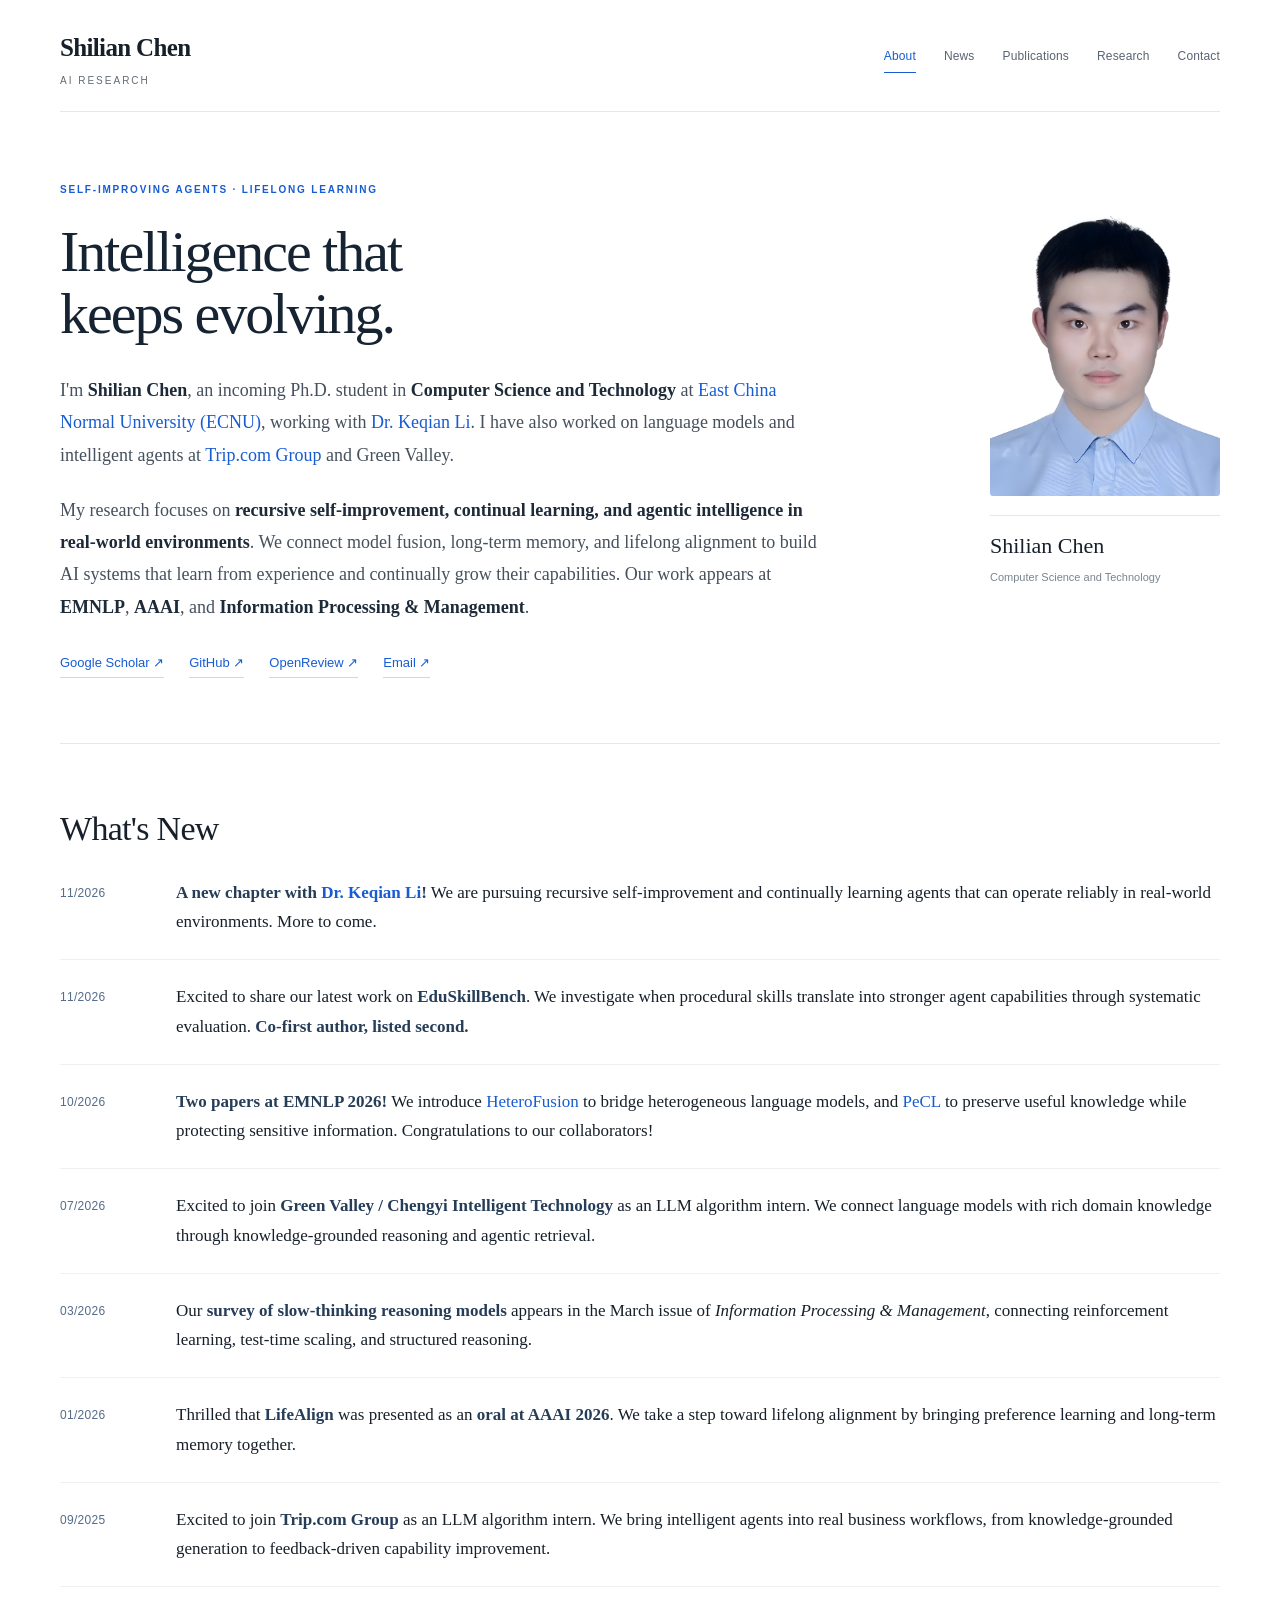
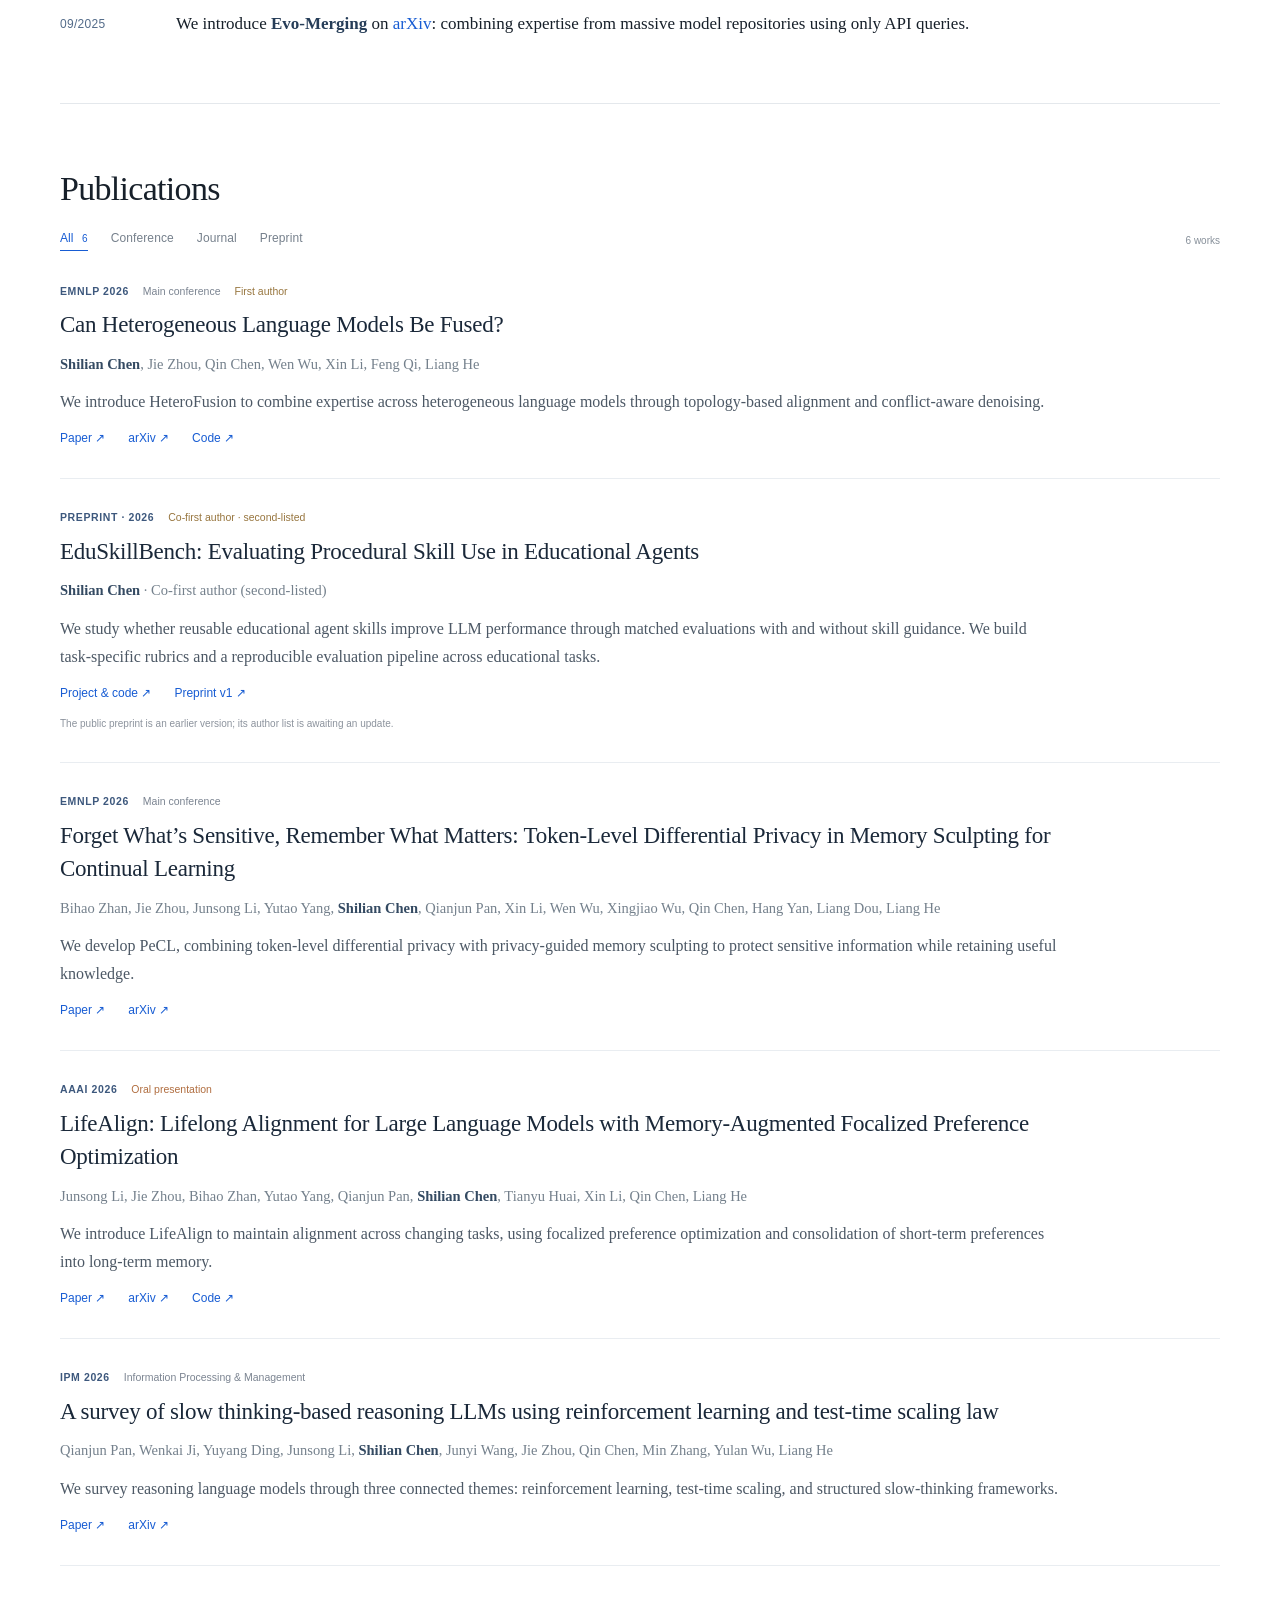
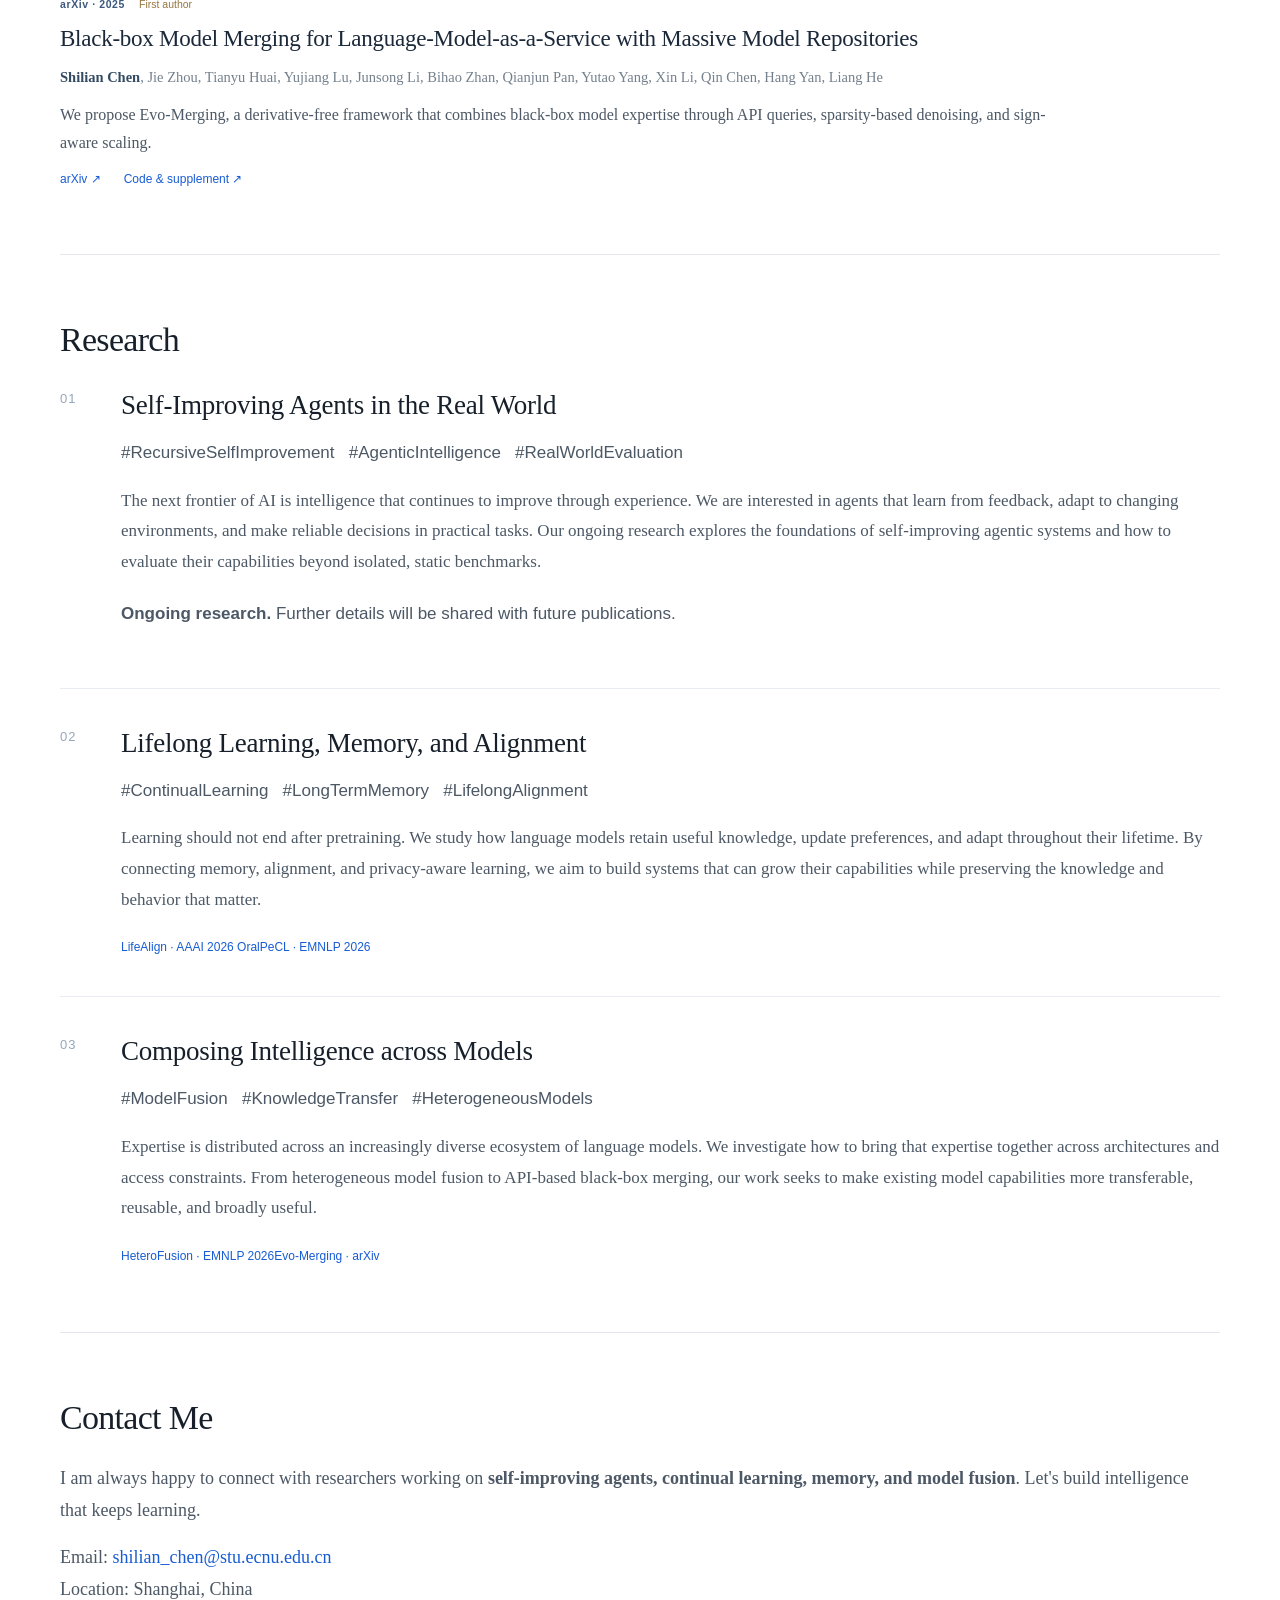
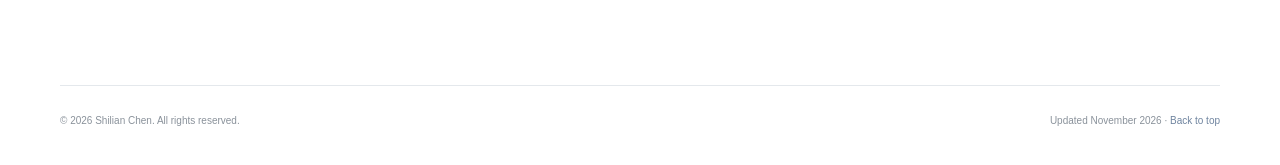
==== index.html @ fda42d35 "Use verified months and refine research announcements" ====
<!doctype html>
<html lang="en">
<head>
  <meta charset="utf-8">
  <meta name="viewport" content="width=device-width, initial-scale=1">
  <title>Shilian Chen — Recursive Self-Improvement & Agentic Intelligence</title>
  <meta name="description" content="Shilian Chen at East China Normal University. Research in recursive self-improvement, continual learning, language model fusion, and agentic intelligence in real-world environments.">
  <meta name="author" content="Shilian Chen">
  <meta name="robots" content="index, follow, max-image-preview:large">
  <meta name="theme-color" content="#0080ff">
  <link rel="canonical" href="https://chansl-lucky.github.io/">
  <meta property="og:type" content="profile">
  <meta property="og:title" content="Shilian Chen">
  <meta property="og:description" content="Recursive self-improvement, continual learning, and agentic intelligence in real-world environments. Academic homepage of Shilian Chen.">
  <meta property="og:url" content="https://chansl-lucky.github.io/">
  <meta property="og:image" content="https://chansl-lucky.github.io/assets/shilian-chen.png">
  <meta name="twitter:card" content="summary">
  <link rel="icon" href="assets/favicon.svg" type="image/svg+xml">
  <link rel="stylesheet" href="style.css">
  <script type="application/ld+json">
  {"@context":"https://schema.org","@type":"ProfilePage","url":"https://chansl-lucky.github.io/","dateModified":"2026-11-03","mainEntity":{"@type":"Person","name":"Shilian Chen","url":"https://chansl-lucky.github.io/","image":"https://chansl-lucky.github.io/assets/shilian-chen.png","email":"mailto:shilian_chen@stu.ecnu.edu.cn","description":"Incoming Ph.D. student in Computer Science and Technology at East China Normal University, researching recursive self-improvement, continual learning, and agentic intelligence.","affiliation":{"@type":"CollegeOrUniversity","name":"East China Normal University","url":"https://english.ecnu.edu.cn/"},"alumniOf":{"@type":"CollegeOrUniversity","name":"Shenzhen University"},"sameAs":["https://scholar.google.com/citations?user=aW4NPd4AAAAJ","https://openreview.net/profile?id=~Shilian_Chen2","https://github.com/Chansl-Lucky"],"knowsAbout":["Language model fusion","Continual learning","Language model alignment","Agent evaluation","Recursive self-improvement"]}}
  </script>
  <script src="script.js" defer></script>
</head>
<body>
<a class="skip-link" href="#main">Skip to content</a>
<header class="site-header">
  <a class="brand" href="#about">Shilian Chen<span>AI RESEARCH</span></a>
  <nav id="nav" aria-label="Main navigation"><a href="#about" class="active" aria-current="location">About</a><a href="#news">News</a><a href="#publications">Publications</a><a href="#research">Research</a><a href="#contact">Contact</a></nav>
</header>
<main id="main">
  <section id="about"><div class="container hero">
    <div class="hero-copy">
      <p class="eyebrow">SELF-IMPROVING AGENTS · LIFELONG LEARNING</p>
      <h1 class="hero-title">Intelligence that<br>keeps evolving.</h1>
      <p>I'm <strong>Shilian Chen</strong>, an incoming Ph.D. student in <strong>Computer Science and Technology</strong> at <a href="https://english.ecnu.edu.cn/">East China Normal University (ECNU)</a>, working with <a href="https://keqian-li.github.io/">Dr. Keqian Li</a>. I have also worked on language models and intelligent agents at <a href="https://group.trip.com/">Trip.com Group</a> and Green Valley.</p>
      <p>My research focuses on <strong>recursive self-improvement, continual learning, and agentic intelligence in real-world environments</strong>. We connect model fusion, long-term memory, and lifelong alignment to build AI systems that learn from experience and continually grow their capabilities. Our work appears at <strong>EMNLP</strong>, <strong>AAAI</strong>, and <strong>Information Processing &amp; Management</strong>.</p>
      <div class="about-links"><a href="https://scholar.google.com/citations?user=aW4NPd4AAAAJ&amp;hl=en">Google Scholar ↗</a><a href="https://github.com/Chansl-Lucky">GitHub ↗</a><a href="https://openreview.net/profile?id=~Shilian_Chen2">OpenReview ↗</a><a href="mailto:shilian_chen@stu.ecnu.edu.cn">Email ↗</a></div>
    </div>
    <figure class="hero-portrait"><img class="portrait" src="assets/shilian-chen.png" width="1392" height="1824" alt="Shilian Chen" fetchpriority="high"><figcaption><strong>Shilian Chen</strong><span>Computer Science and Technology</span></figcaption></figure>
  </div></section>
  <section id="news"><div class="container">
    <h2>What's New</h2>
    <ul class="news-list">
      <li><time class="news-date" datetime="2026-11">11/2026</time><p><strong>A new chapter with <a href="https://keqian-li.github.io/">Dr. Keqian Li</a>!</strong> We are pursuing recursive self-improvement and continually learning agents that can operate reliably in real-world environments. More to come.</p></li>
      <li><time class="news-date" datetime="2026-11">11/2026</time><p>Excited to share our latest work on <a href="#eduskillbench"><strong>EduSkillBench</strong></a>. We investigate when procedural skills translate into stronger agent capabilities through systematic evaluation. <strong>Co-first author, listed second.</strong></p></li>
      <li><time class="news-date" datetime="2026-10">10/2026</time><p><strong>Two papers at EMNLP 2026!</strong> We introduce <a href="#heterofusion">HeteroFusion</a> to bridge heterogeneous language models, and <a href="#pecl">PeCL</a> to preserve useful knowledge while protecting sensitive information. Congratulations to our collaborators!</p></li>
      <li><time class="news-date" datetime="2026-07">07/2026</time><p>Excited to join <strong>Green Valley / Chengyi Intelligent Technology</strong> as an LLM algorithm intern. We connect language models with rich domain knowledge through knowledge-grounded reasoning and agentic retrieval.</p></li>
      <li><time class="news-date" datetime="2026-03">03/2026</time><p>Our <a href="#slow-thinking"><strong>survey of slow-thinking reasoning models</strong></a> appears in the March issue of <em>Information Processing &amp; Management</em>, connecting reinforcement learning, test-time scaling, and structured reasoning.</p></li>
      <li><time class="news-date" datetime="2026-01">01/2026</time><p>Thrilled that <a href="#lifealign"><strong>LifeAlign</strong></a> was presented as an <strong>oral at AAAI 2026</strong>. We take a step toward lifelong alignment by bringing preference learning and long-term memory together.</p></li>
      <li><time class="news-date" datetime="2025-09">09/2025</time><p>Excited to join <a href="https://group.trip.com/"><strong>Trip.com Group</strong></a> as an LLM algorithm intern. We bring intelligent agents into real business workflows, from knowledge-grounded generation to feedback-driven capability improvement.</p></li>
      <li><time class="news-date" datetime="2025-09">09/2025</time><p>We introduce <a href="#evo-merging"><strong>Evo-Merging</strong></a> on <a href="https://arxiv.org/abs/2509.12951">arXiv</a>: combining expertise from massive model repositories using only API queries.</p></li>
    </ul>
  </div></section>
  <section id="publications"><div class="container">
    <h2>Publications</h2>
        <div class="publication-tools" hidden>
          <div class="filters" role="group" aria-label="Filter publications"><button type="button" class="active" data-filter="all" aria-pressed="true">All <span>6</span></button><button type="button" data-filter="conference" aria-pressed="false">Conference</button><button type="button" data-filter="journal" aria-pressed="false">Journal</button><button type="button" data-filter="preprint" aria-pressed="false">Preprint</button></div>
          <span class="result-count" role="status" aria-live="polite">6 works</span>
        </div>
        <div class="publication-list">
          <article id="heterofusion" class="publication" data-type="conference">
            <div class="pub-meta"><span class="venue">EMNLP 2026</span><span>Main conference</span><span class="author-badge">First author</span></div>
            <h3><a href="https://aclanthology.org/2026.emnlp-main.939/">Can Heterogeneous Language Models Be Fused?</a></h3>
            <p class="authors"><strong>Shilian Chen</strong>, Jie Zhou, Qin Chen, Wen Wu, Xin Li, Feng Qi, Liang He</p>
            <p class="pub-summary">We introduce HeteroFusion to combine expertise across heterogeneous language models through topology-based alignment and conflict-aware denoising.</p>
            <div class="paper-links"><a href="https://aclanthology.org/2026.emnlp-main.939/">Paper ↗</a><a href="https://arxiv.org/abs/2604.01674">arXiv ↗</a><a href="https://github.com/ECNU-ICALK/HeteroFusion">Code ↗</a></div>
          </article>
          <article id="eduskillbench" class="publication" data-type="preprint">
            <div class="pub-meta"><span class="venue preprint">PREPRINT · 2026</span><span class="author-badge">Co-first author · second-listed</span></div>
            <h3><a href="https://github.com/Airlivy/EduSkillBench">EduSkillBench: Evaluating Procedural Skill Use in Educational Agents</a></h3>
            <p class="authors"><strong>Shilian Chen</strong> · Co-first author (second-listed)</p>
            <p class="pub-summary">We study whether reusable educational agent skills improve LLM performance through matched evaluations with and without skill guidance. We build task-specific rubrics and a reproducible evaluation pipeline across educational tasks.</p>
            <div class="paper-links"><a href="https://github.com/Airlivy/EduSkillBench">Project & code ↗</a><a href="https://www.preprints.org/manuscript/202608.2214">Preprint v1 ↗</a></div>
            <p class="version-note">The public preprint is an earlier version; its author list is awaiting an update.</p>
          </article>
          <article id="pecl" class="publication" data-type="conference">
            <div class="pub-meta"><span class="venue">EMNLP 2026</span><span>Main conference</span></div>
            <h3><a href="https://aclanthology.org/2026.emnlp-main.39/">Forget What’s Sensitive, Remember What Matters: Token-Level Differential Privacy in Memory Sculpting for Continual Learning</a></h3>
            <p class="authors">Bihao Zhan, Jie Zhou, Junsong Li, Yutao Yang, <strong>Shilian Chen</strong>, Qianjun Pan, Xin Li, Wen Wu, Xingjiao Wu, Qin Chen, Hang Yan, Liang Dou, Liang He</p>
            <p class="pub-summary">We develop PeCL, combining token-level differential privacy with privacy-guided memory sculpting to protect sensitive information while retaining useful knowledge.</p>
            <div class="paper-links"><a href="https://aclanthology.org/2026.emnlp-main.39/">Paper ↗</a><a href="https://arxiv.org/abs/2509.12958">arXiv ↗</a></div>
          </article>
          <article id="lifealign" class="publication" data-type="conference">
            <div class="pub-meta"><span class="venue">AAAI 2026</span><span class="oral">Oral presentation</span></div>
            <h3><a href="https://ojs.aaai.org/index.php/AAAI/article/view/40428">LifeAlign: Lifelong Alignment for Large Language Models with Memory-Augmented Focalized Preference Optimization</a></h3>
            <p class="authors">Junsong Li, Jie Zhou, Bihao Zhan, Yutao Yang, Qianjun Pan, <strong>Shilian Chen</strong>, Tianyu Huai, Xin Li, Qin Chen, Liang He</p>
            <p class="pub-summary">We introduce LifeAlign to maintain alignment across changing tasks, using focalized preference optimization and consolidation of short-term preferences into long-term memory.</p>
            <div class="paper-links"><a href="https://ojs.aaai.org/index.php/AAAI/article/view/40428">Paper ↗</a><a href="https://arxiv.org/abs/2509.17183">arXiv ↗</a><a href="https://github.com/real-ljs/LifeAlign">Code ↗</a></div>
          </article>
          <article id="slow-thinking" class="publication" data-type="journal">
            <div class="pub-meta"><span class="venue journal">IPM 2026</span><span>Information Processing & Management</span></div>
            <h3><a href="https://doi.org/10.1016/j.ipm.2025.104394">A survey of slow thinking-based reasoning LLMs using reinforcement learning and test-time scaling law</a></h3>
            <p class="authors">Qianjun Pan, Wenkai Ji, Yuyang Ding, Junsong Li, <strong>Shilian Chen</strong>, Junyi Wang, Jie Zhou, Qin Chen, Min Zhang, Yulan Wu, Liang He</p>
            <p class="pub-summary">We survey reasoning language models through three connected themes: reinforcement learning, test-time scaling, and structured slow-thinking frameworks.</p>
            <div class="paper-links"><a href="https://doi.org/10.1016/j.ipm.2025.104394">Paper ↗</a><a href="https://arxiv.org/abs/2505.02665">arXiv ↗</a></div>
          </article>
          <article id="evo-merging" class="publication" data-type="preprint">
            <div class="pub-meta"><span class="venue preprint">arXiv · 2025</span><span class="author-badge">First author</span></div>
            <h3><a href="https://arxiv.org/abs/2509.12951">Black-box Model Merging for Language-Model-as-a-Service with Massive Model Repositories</a></h3>
            <p class="authors"><strong>Shilian Chen</strong>, Jie Zhou, Tianyu Huai, Yujiang Lu, Junsong Li, Bihao Zhan, Qianjun Pan, Yutao Yang, Xin Li, Qin Chen, Hang Yan, Liang He</p>
            <p class="pub-summary">We propose Evo-Merging, a derivative-free framework that combines black-box model expertise through API queries, sparsity-based denoising, and sign-aware scaling.</p>
            <div class="paper-links"><a href="https://arxiv.org/abs/2509.12951">arXiv ↗</a><a href="https://github.com/Chansl-Lucky/Black-Box-Merging">Code & supplement ↗</a></div>
          </article>
        </div>
      
  </div></section>
  <section id="research"><div class="container">
    <h2>Research</h2>
    <div class="research-item">
      <h3>Self-Improving Agents in the Real World</h3>
      <p class="research-tags">#RecursiveSelfImprovement &nbsp; #AgenticIntelligence &nbsp; #RealWorldEvaluation</p>
      <p>The next frontier of AI is intelligence that continues to improve through experience. We are interested in agents that learn from feedback, adapt to changing environments, and make reliable decisions in practical tasks. Our ongoing research explores the foundations of self-improving agentic systems and how to evaluate their capabilities beyond isolated, static benchmarks.</p>
      <p class="research-links"><strong>Ongoing research.</strong> Further details will be shared with future publications.</p>
    </div>
    <div class="research-item">
      <h3>Lifelong Learning, Memory, and Alignment</h3>
      <p class="research-tags">#ContinualLearning &nbsp; #LongTermMemory &nbsp; #LifelongAlignment</p>
      <p>Learning should not end after pretraining. We study how language models retain useful knowledge, update preferences, and adapt throughout their lifetime. By connecting memory, alignment, and privacy-aware learning, we aim to build systems that can grow their capabilities while preserving the knowledge and behavior that matter.</p>
      <div class="research-links"><a href="#lifealign">LifeAlign · AAAI 2026 Oral</a><a href="#pecl">PeCL · EMNLP 2026</a></div>
    </div>
    <div class="research-item">
      <h3>Composing Intelligence across Models</h3>
      <p class="research-tags">#ModelFusion &nbsp; #KnowledgeTransfer &nbsp; #HeterogeneousModels</p>
      <p>Expertise is distributed across an increasingly diverse ecosystem of language models. We investigate how to bring that expertise together across architectures and access constraints. From heterogeneous model fusion to API-based black-box merging, our work seeks to make existing model capabilities more transferable, reusable, and broadly useful.</p>
      <div class="research-links"><a href="#heterofusion">HeteroFusion · EMNLP 2026</a><a href="#evo-merging">Evo-Merging · arXiv</a></div>
    </div>
  </div></section>
  <section id="contact"><div class="container">
    <h2>Contact Me</h2>
    <p>I am always happy to connect with researchers working on <strong>self-improving agents, continual learning, memory, and model fusion</strong>. Let's build intelligence that keeps learning.</p>
    <p>Email: <a href="mailto:shilian_chen@stu.ecnu.edu.cn">shilian_chen@stu.ecnu.edu.cn</a><br>Location: Shanghai, China</p>
  </div></section>
  <footer class="page-footer"><span>© 2026 Shilian Chen. All rights reserved.</span><span>Updated November 2026 · <a href="#about">Back to top</a></span></footer>
</main>
</body>
</html>
---- style.css ----
:root{--ink:#17202a;--muted:#626b74;--link:#175cd3;--line:#e4e8ec;--soft:#f7f9fb;--serif:Georgia,"Times New Roman",Times,serif;--sans:-apple-system,BlinkMacSystemFont,"Segoe UI",Arial,sans-serif}
*{box-sizing:border-box}
html{scroll-behavior:smooth;scroll-padding-top:100px}
body{margin:0;background:#fff;color:var(--ink);font-family:var(--serif);font-size:18px;line-height:1.75;-webkit-font-smoothing:antialiased}
a{color:var(--link);text-decoration:none;text-underline-offset:4px}a:hover{text-decoration:underline}a:focus-visible,button:focus-visible{outline:3px solid #91b4ed;outline-offset:5px}
p{margin:0 0 1.25em}strong{font-weight:700}h1,h2,h3,h4{line-height:1.25;margin:0 0 .8em;font-weight:500}h2{font-size:34px;letter-spacing:-.7px}h3{font-size:23px;letter-spacing:-.25px}
.skip-link{position:fixed;top:-70px;left:20px;z-index:20;padding:8px 15px;background:#17202a;color:#fff}.skip-link:focus{top:10px}
.site-header{max-width:1160px;margin:0 auto;padding:26px 0 23px;display:flex;align-items:center;justify-content:space-between;gap:30px;border-bottom:1px solid var(--line)}
.brand span{display:block;font-family:var(--sans);font-size:10px;font-weight:500;line-height:1.4;letter-spacing:2px;color:var(--muted);margin-top:4px}
.brand{font-family:var(--serif);font-size:25px;font-weight:600;letter-spacing:-.65px;white-space:nowrap;color:var(--ink)}.brand:hover{text-decoration:none;color:var(--link)}
#nav{display:flex;gap:28px;align-items:center;flex-wrap:wrap;font-family:var(--sans);font-size:12px;letter-spacing:.15px}#nav a{color:#596473;padding:5px 0;border-bottom:1px solid transparent}#nav a:hover,#nav a.active,#nav a[aria-current="location"]{color:var(--link);text-decoration:none;border-bottom-color:var(--link)}
#main{width:100%}.container{max-width:1160px;margin:0 auto;padding:64px 0}.container.hero{display:grid;grid-template-columns:minmax(0,1fr) 230px;gap:76px;padding-top:70px;padding-bottom:65px;align-items:start}
#main>section{scroll-margin-top:15px}#main>section+section>.container{border-top:1px solid var(--line)}
.eyebrow{font-family:var(--sans);font-size:10px;font-weight:600;letter-spacing:1.8px;color:var(--link);margin:0 0 23px;line-height:1.6}
.hero-title{font-size:58px;line-height:1.08;letter-spacing:-2px;font-weight:400;margin:0 0 28px;color:#162332}
.hero-copy>p:not(.eyebrow){font-size:18px;line-height:1.8;color:#46515d;max-width:760px}.hero-copy>p strong{font-weight:600;color:#1d2a38}
.about-links{display:flex;gap:25px;flex-wrap:wrap;margin:29px 0 0;font-family:var(--sans);font-size:13px}.about-links a{white-space:nowrap;border-bottom:1px solid #cbd8eb;padding-bottom:2px}.about-links a:hover{text-decoration:none;border-color:var(--link)}
.hero-portrait{margin:13px 0 0}.portrait{width:230px;max-width:100%;height:auto;display:block;border-radius:3px;background:#fff}
.hero-portrait figcaption{font-family:var(--sans);font-size:11px;line-height:1.7;color:#7a838e;margin-top:19px;padding-top:15px;border-top:1px solid var(--line)}
.hero-portrait figcaption strong,.hero-portrait figcaption .portrait-name{display:block;font-family:var(--serif);font-size:22px;font-weight:500;line-height:1.35;color:var(--ink);margin-bottom:7px}.hero-portrait figcaption span{display:block}
.section-heading{display:flex;align-items:baseline;justify-content:space-between;gap:20px;margin-bottom:31px}.section-heading h2{margin-bottom:0}.section-aside{font-family:var(--sans);font-size:12px;color:#7a8593}
.news-list{padding:0;margin:0;list-style:none}.news-list li{padding:0 0 19px;margin-bottom:19px;border-bottom:1px solid #eef0f3}.news-list li:last-child{padding-bottom:0;margin-bottom:0;border-bottom:0}.news-list p{margin:0;font-size:17px;line-height:1.75}.news-date{font-family:var(--sans);font-size:11px;letter-spacing:.35px;color:#7b8591;white-space:nowrap;margin-right:15px;font-variant-numeric:tabular-nums}.news-date:after{content:" "}.news-list strong{color:#263d58}.news-highlight{color:#a44026}
.publication-tools{margin:-7px 0 32px;display:flex;justify-content:space-between;align-items:center;gap:20px;font-family:var(--sans)}.publication-tools[hidden]{display:none}.filters{display:flex;flex-wrap:wrap;gap:23px}.filters button{font-family:inherit;font-size:12px;letter-spacing:.1px;border:0;border-bottom:1px solid transparent;padding:0 0 5px;background:transparent;color:#76808c;cursor:pointer}.filters button:hover,.filters button.active{color:var(--link);border-bottom-color:var(--link)}.filters button span{font-size:10px;margin-left:5px}.result-count{font-size:10px;color:#87909a;white-space:nowrap}
.publication{padding:0 0 30px;margin-bottom:30px;border-bottom:1px solid #e9edf1;scroll-margin-top:30px}.publication:last-child{padding-bottom:0;margin-bottom:0;border-bottom:0}.publication[hidden]{display:none}
.pub-meta{font-family:var(--sans);font-size:10.5px;display:flex;flex-wrap:wrap;gap:6px 14px;color:#7b8491;line-height:1.6;margin-bottom:9px}.venue{font-weight:650;letter-spacing:.6px;color:#3d587d}.author-badge{color:#97753e}.oral{color:#b06d3f}
.publication h3{font-size:23px;line-height:1.45;font-weight:500;margin-bottom:10px;max-width:1000px}.publication h3 a{color:#1a2839}.publication h3 a:hover{color:var(--link)}
.authors{font-size:14.5px;line-height:1.75;color:#74808c;margin-bottom:11px}.authors strong{font-weight:600;color:#344a62}.pub-summary{font-size:16px;line-height:1.75;color:#4c5865;margin-bottom:13px;max-width:1000px}.paper-links{display:flex;flex-wrap:wrap;gap:12px 23px;font-family:var(--sans);font-size:12px;line-height:1.6}.version-note{font-family:var(--sans);font-size:10px;line-height:1.7;color:#8c939d;margin:12px 0 0}
#research>.container{counter-reset:research}.research-item{position:relative;padding:0 0 37px 61px;margin-bottom:37px;border-bottom:1px solid #e9edf1;counter-increment:research}.research-item:before{content:"0" counter(research);position:absolute;left:0;top:0;font-family:var(--sans);font-size:13px;letter-spacing:1px;color:#94a7bd}.research-item:last-child{padding-bottom:0;margin-bottom:0;border-bottom:0}.research-item h3{font-size:27px;line-height:1.3;margin-bottom:15px}.research-item p{font-size:17px;line-height:1.8;color:#4c5865}.research-tags{display:flex;flex-wrap:wrap;gap:8px 18px;font-family:var(--sans);font-size:11px;line-height:1.7;color:#7d8fa6;margin-bottom:17px}.research-links{font-family:var(--sans);font-size:12px;line-height:1.9}.research-item img,.research-item svg{max-width:100%;height:auto}.research-figure{width:100%;margin-bottom:24px}
#contact h2{margin-bottom:24px}#contact p{font-size:18px;color:#4c5865;margin-bottom:16px}#contact .container>a{font-size:20px}
.page-footer{max-width:1160px;margin:0 auto;border-top:1px solid var(--line);padding:26px 0 35px;color:#8a929b;font-family:var(--sans);font-size:10px;line-height:1.8;display:flex;justify-content:space-between;gap:20px;flex-wrap:wrap}.page-footer a{color:#6f849f}
@media(min-width:1600px){.site-header,.container,.page-footer{max-width:1200px}.container.hero{gap:95px;grid-template-columns:minmax(0,1fr) 250px;padding-top:83px;padding-bottom:78px}.portrait{width:250px}.hero-title{font-size:64px}.hero-copy>p:not(.eyebrow){font-size:19px}.container{padding:72px 0}}
@media(max-width:1260px){.site-header,.container,.page-footer{margin-left:42px;margin-right:42px}.container.hero{gap:58px;grid-template-columns:minmax(0,1fr) 210px}.portrait{width:210px}.hero-title{font-size:53px}.hero-copy>p:not(.eyebrow){font-size:17px}}
@media(max-width:960px){.site-header,.container,.page-footer{margin-left:32px;margin-right:32px}#nav{gap:21px;font-size:11px}.brand{font-size:23px}.container.hero{gap:37px;grid-template-columns:minmax(0,1fr) 180px;padding-top:53px;padding-bottom:53px}.portrait{width:180px}.hero-title{font-size:46px;letter-spacing:-1.6px}.eyebrow{font-size:8.5px;letter-spacing:1.3px}.hero-copy>p:not(.eyebrow){font-size:16px}.hero-portrait figcaption{font-size:10px}.hero-portrait figcaption strong,.hero-portrait figcaption .portrait-name{font-size:20px}.about-links{gap:19px;font-size:12px}.container{padding:48px 0}h2{font-size:31px}.news-list p{font-size:16px}.publication h3{font-size:22px}.research-item p{font-size:16px}.research-item h3{font-size:25px}}
@media(max-width:760px){html{scroll-padding-top:20px}.site-header{padding:22px 0 18px;flex-wrap:wrap;gap:13px}.brand{font-size:25px}#nav{width:100%;gap:23px;font-size:11px}.site-header,.container,.page-footer{margin-left:24px;margin-right:24px}.container.hero{display:flex;flex-direction:column;gap:29px;padding-top:38px;padding-bottom:40px}.hero-copy{width:100%}.hero-title{font-size:48px;letter-spacing:-1.8px;margin-bottom:25px}.eyebrow{font-size:8.5px;letter-spacing:1.4px;margin-bottom:19px}.hero-copy>p:not(.eyebrow){font-size:17px;line-height:1.75}.hero-portrait{display:flex;align-items:center;gap:22px;margin:0}.portrait{width:104px;flex-shrink:0}.hero-portrait figcaption{font-size:11px;border-top:0;padding:0;margin:0;line-height:1.8}.hero-portrait figcaption strong,.hero-portrait figcaption .portrait-name{font-size:25px}.about-links{font-size:12px;gap:15px 22px;margin-top:24px}.container{padding:38px 0}.section-heading{gap:10px;flex-wrap:wrap;margin-bottom:27px}h2{font-size:30px}.section-aside{font-size:10px}.news-list p{font-size:16px}.news-date{font-size:10px;margin-right:9px}.publication-tools{gap:12px;margin-bottom:26px}.filters{gap:17px}.filters button{font-size:11px}.result-count{font-size:9px}.publication{padding-bottom:25px;margin-bottom:25px}.publication h3{font-size:21px}.pub-meta{font-size:9px;gap:5px 11px}.authors{font-size:13px}.pub-summary{font-size:15px}.paper-links{font-size:11px;gap:12px 19px}.version-note{font-size:9px}.research-item{padding-left:38px;padding-bottom:27px;margin-bottom:27px}.research-item:before{font-size:11px;top:4px}.research-item h3{font-size:24px}.research-item p{font-size:16px}.research-tags{font-size:10px;gap:6px 13px}.research-links{font-size:11px}#contact p{font-size:17px}#contact .container>a{font-size:17px}.page-footer{font-size:9px;padding:22px 0 28px;gap:10px}}
@media(max-width:390px){.site-header,.container,.page-footer{margin-left:21px;margin-right:21px}.hero-title{font-size:42px}.eyebrow{font-size:8px;letter-spacing:1.05px}#nav{gap:17px;font-size:10px}.about-links{gap:13px 17px}.publication-tools{flex-wrap:wrap}.filters{gap:16px}}
@media(prefers-reduced-motion:reduce){html{scroll-behavior:auto}}

/* Month-led research announcements. */
.news-list li{display:grid;grid-template-columns:90px minmax(0,1fr);gap:26px;padding-bottom:22px;margin-bottom:22px}
.news-date{display:block;margin:0;padding-top:5px;color:#536b89;font-size:12px;font-weight:500;letter-spacing:.3px}
.news-date:after{content:none}
@media(max-width:760px){.news-list li{grid-template-columns:68px minmax(0,1fr);gap:16px;padding-bottom:19px;margin-bottom:19px}.news-date{font-size:10px;padding-top:5px}}
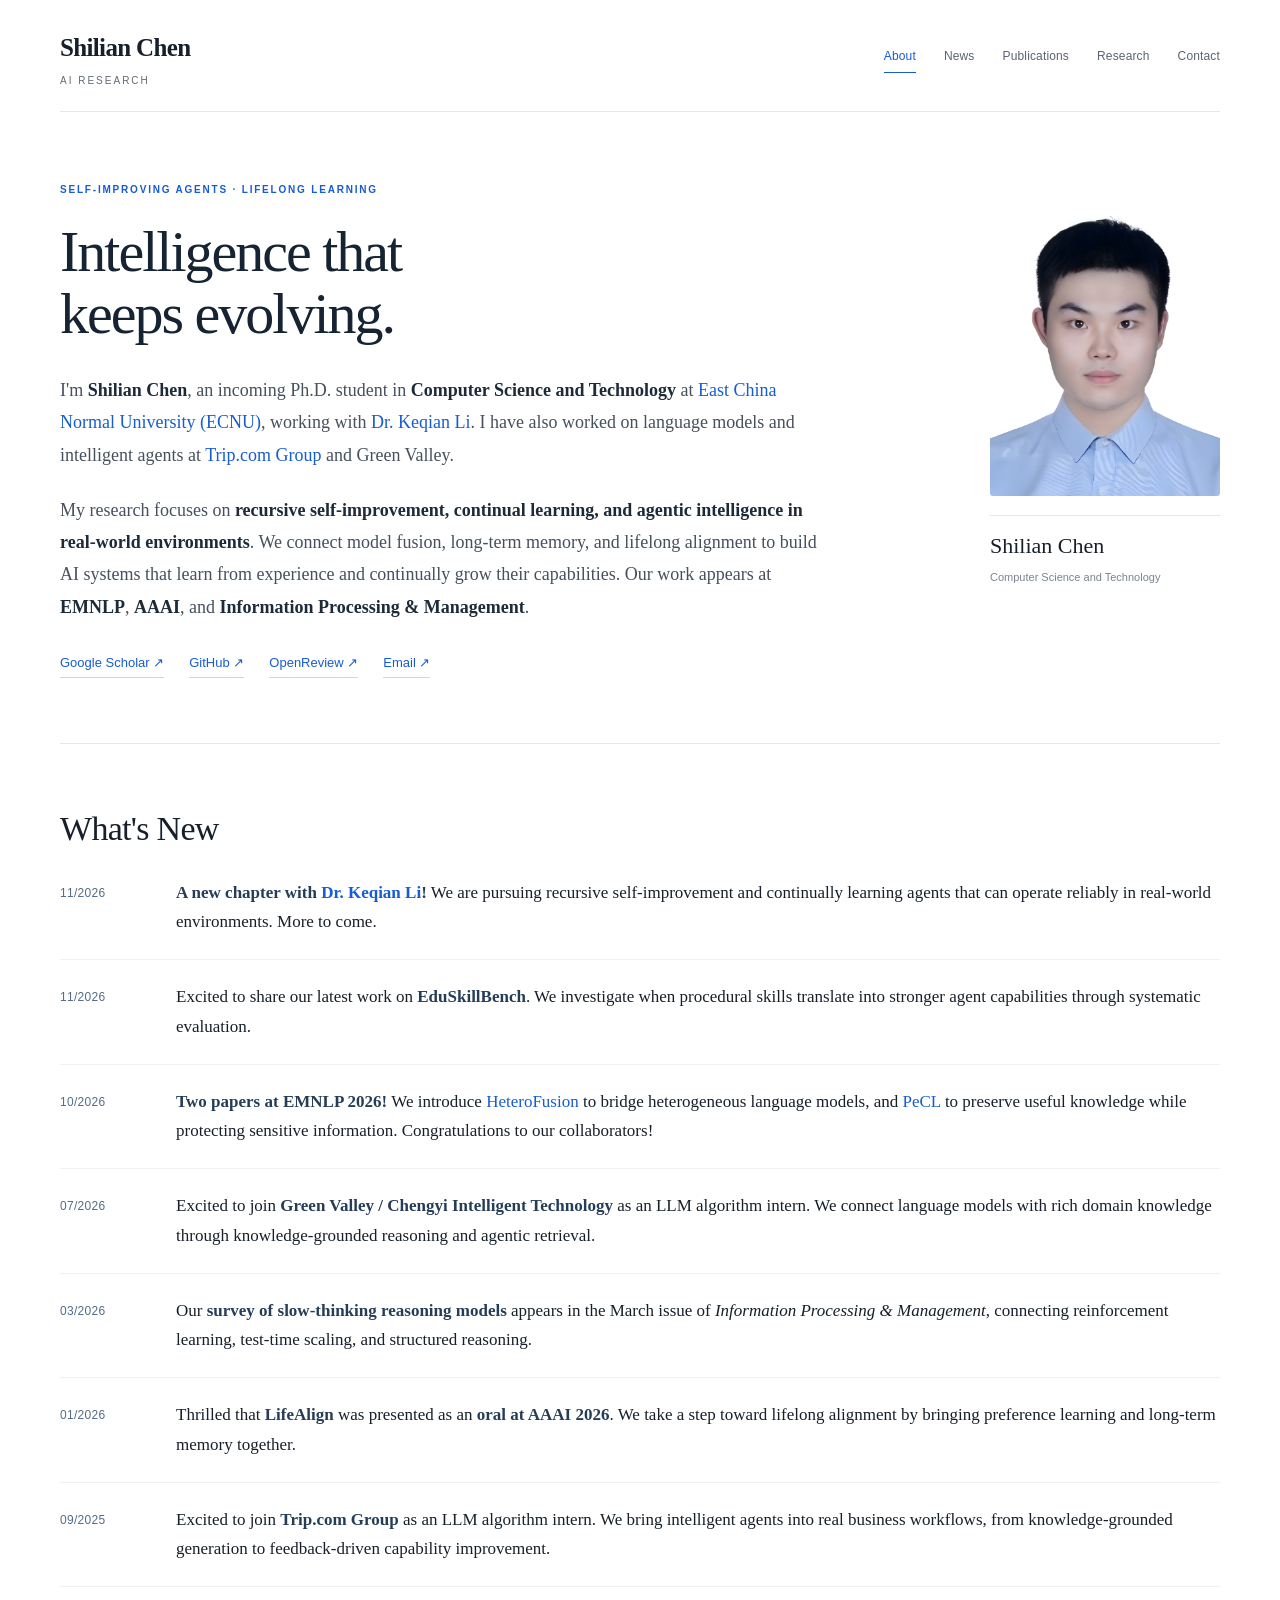
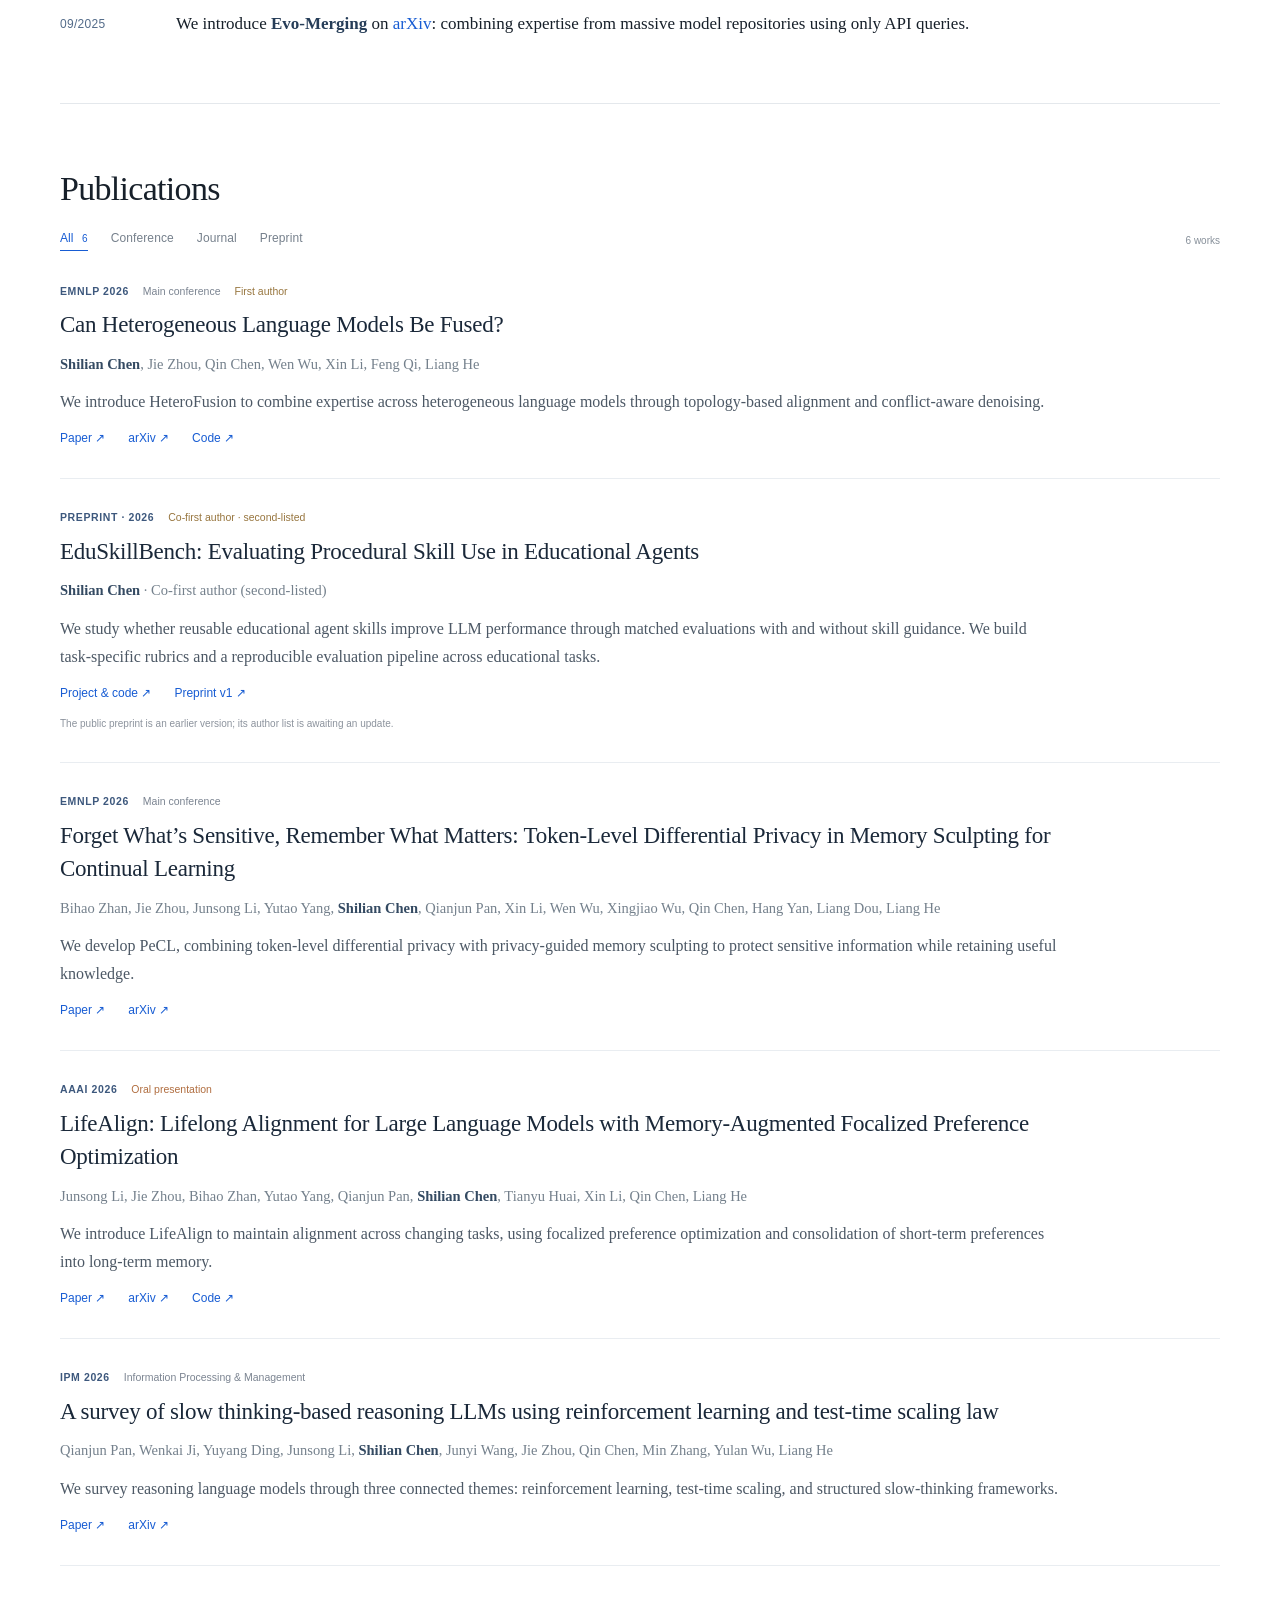
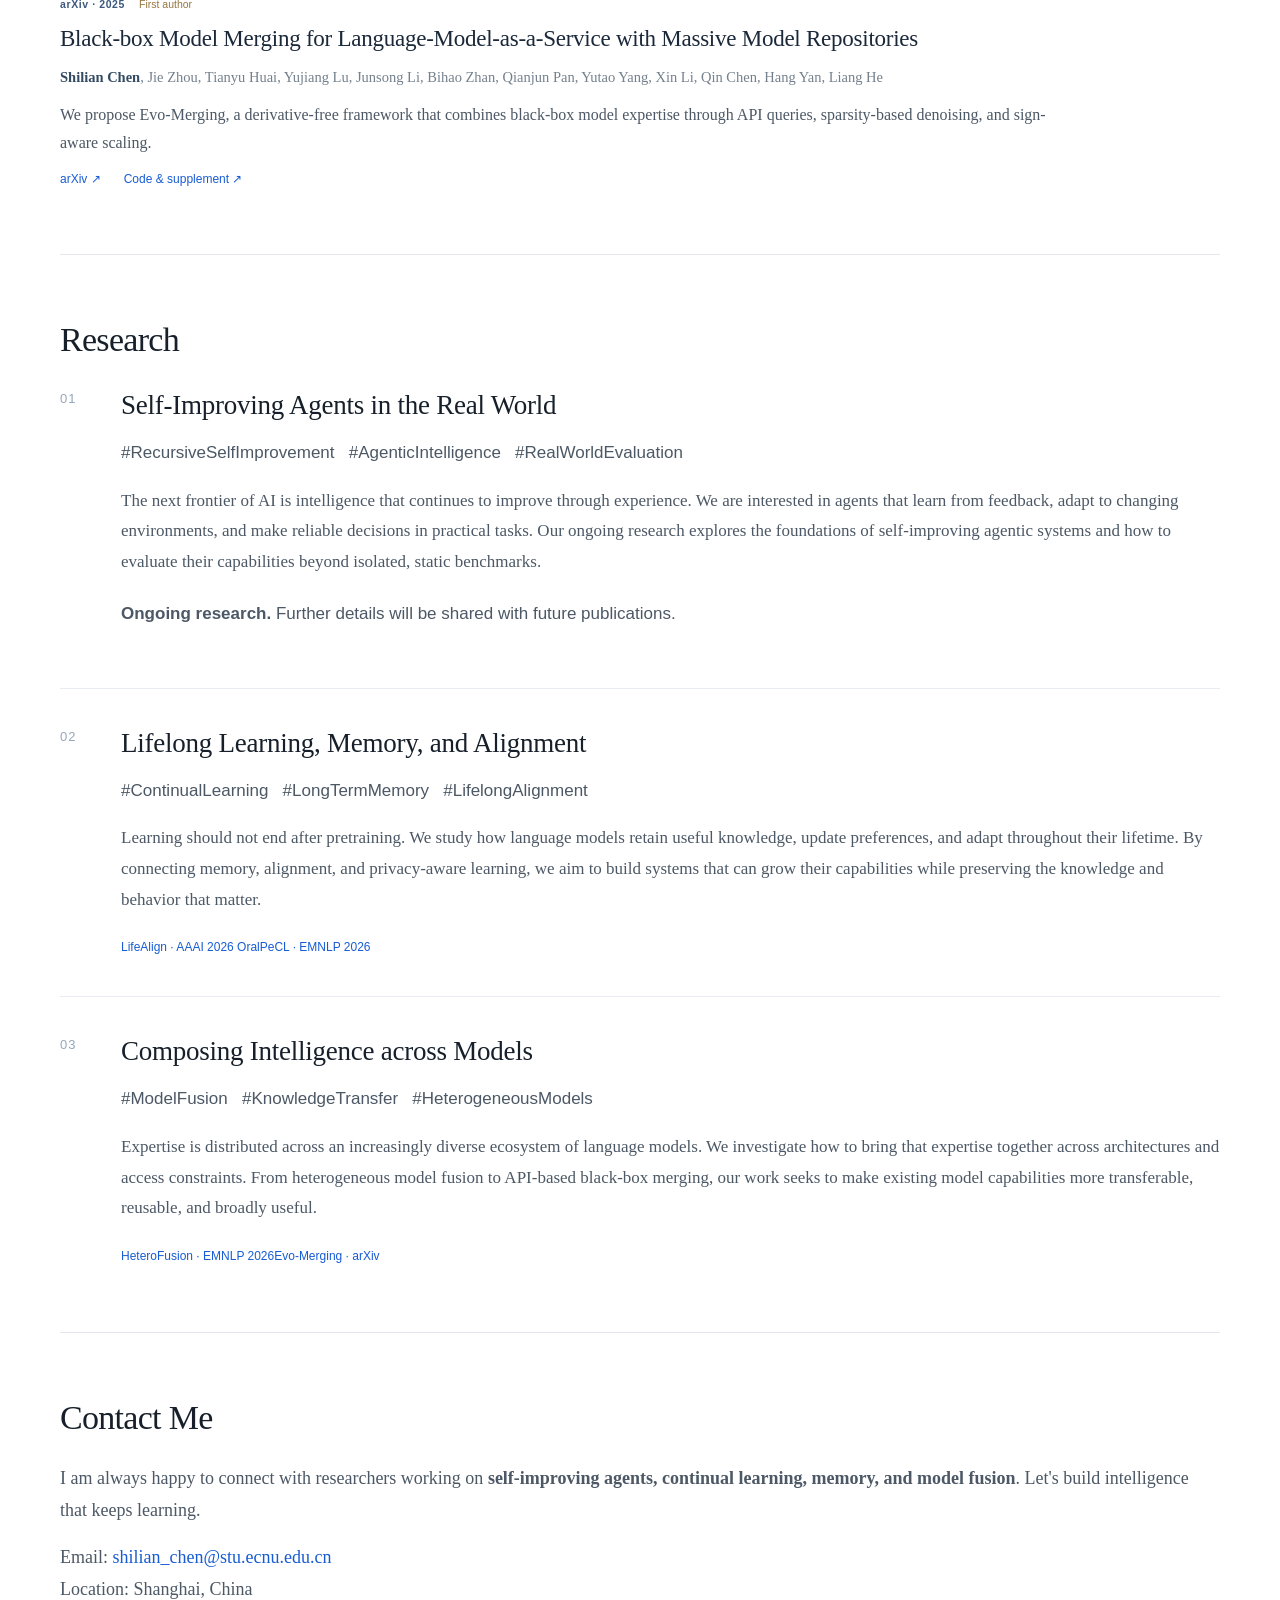
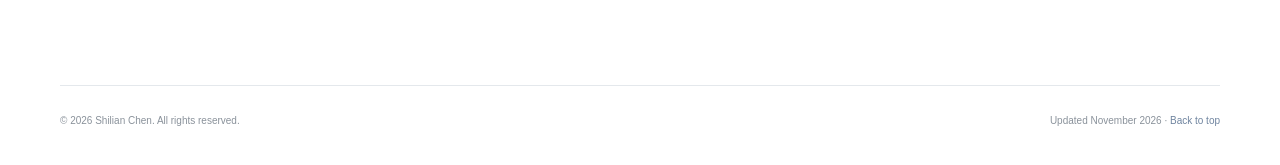
==== commit 73647cc7: "Simplify EduSkillBench news announcement" ====
--- a/index.html
+++ b/index.html
@@ -43,7 +43,7 @@
     <h2>What's New</h2>
     <ul class="news-list">
       <li><time class="news-date" datetime="2026-11">11/2026</time><p><strong>A new chapter with <a href="https://keqian-li.github.io/">Dr. Keqian Li</a>!</strong> We are pursuing recursive self-improvement and continually learning agents that can operate reliably in real-world environments. More to come.</p></li>
-      <li><time class="news-date" datetime="2026-11">11/2026</time><p>Excited to share our latest work on <a href="#eduskillbench"><strong>EduSkillBench</strong></a>. We investigate when procedural skills translate into stronger agent capabilities through systematic evaluation. <strong>Co-first author, listed second.</strong></p></li>
+      <li><time class="news-date" datetime="2026-11">11/2026</time><p>Excited to share our latest work on <a href="#eduskillbench"><strong>EduSkillBench</strong></a>. We investigate when procedural skills translate into stronger agent capabilities through systematic evaluation.</p></li>
       <li><time class="news-date" datetime="2026-10">10/2026</time><p><strong>Two papers at EMNLP 2026!</strong> We introduce <a href="#heterofusion">HeteroFusion</a> to bridge heterogeneous language models, and <a href="#pecl">PeCL</a> to preserve useful knowledge while protecting sensitive information. Congratulations to our collaborators!</p></li>
       <li><time class="news-date" datetime="2026-07">07/2026</time><p>Excited to join <strong>Green Valley / Chengyi Intelligent Technology</strong> as an LLM algorithm intern. We connect language models with rich domain knowledge through knowledge-grounded reasoning and agentic retrieval.</p></li>
       <li><time class="news-date" datetime="2026-03">03/2026</time><p>Our <a href="#slow-thinking"><strong>survey of slow-thinking reasoning models</strong></a> appears in the March issue of <em>Information Processing &amp; Management</em>, connecting reinforcement learning, test-time scaling, and structured reasoning.</p></li>
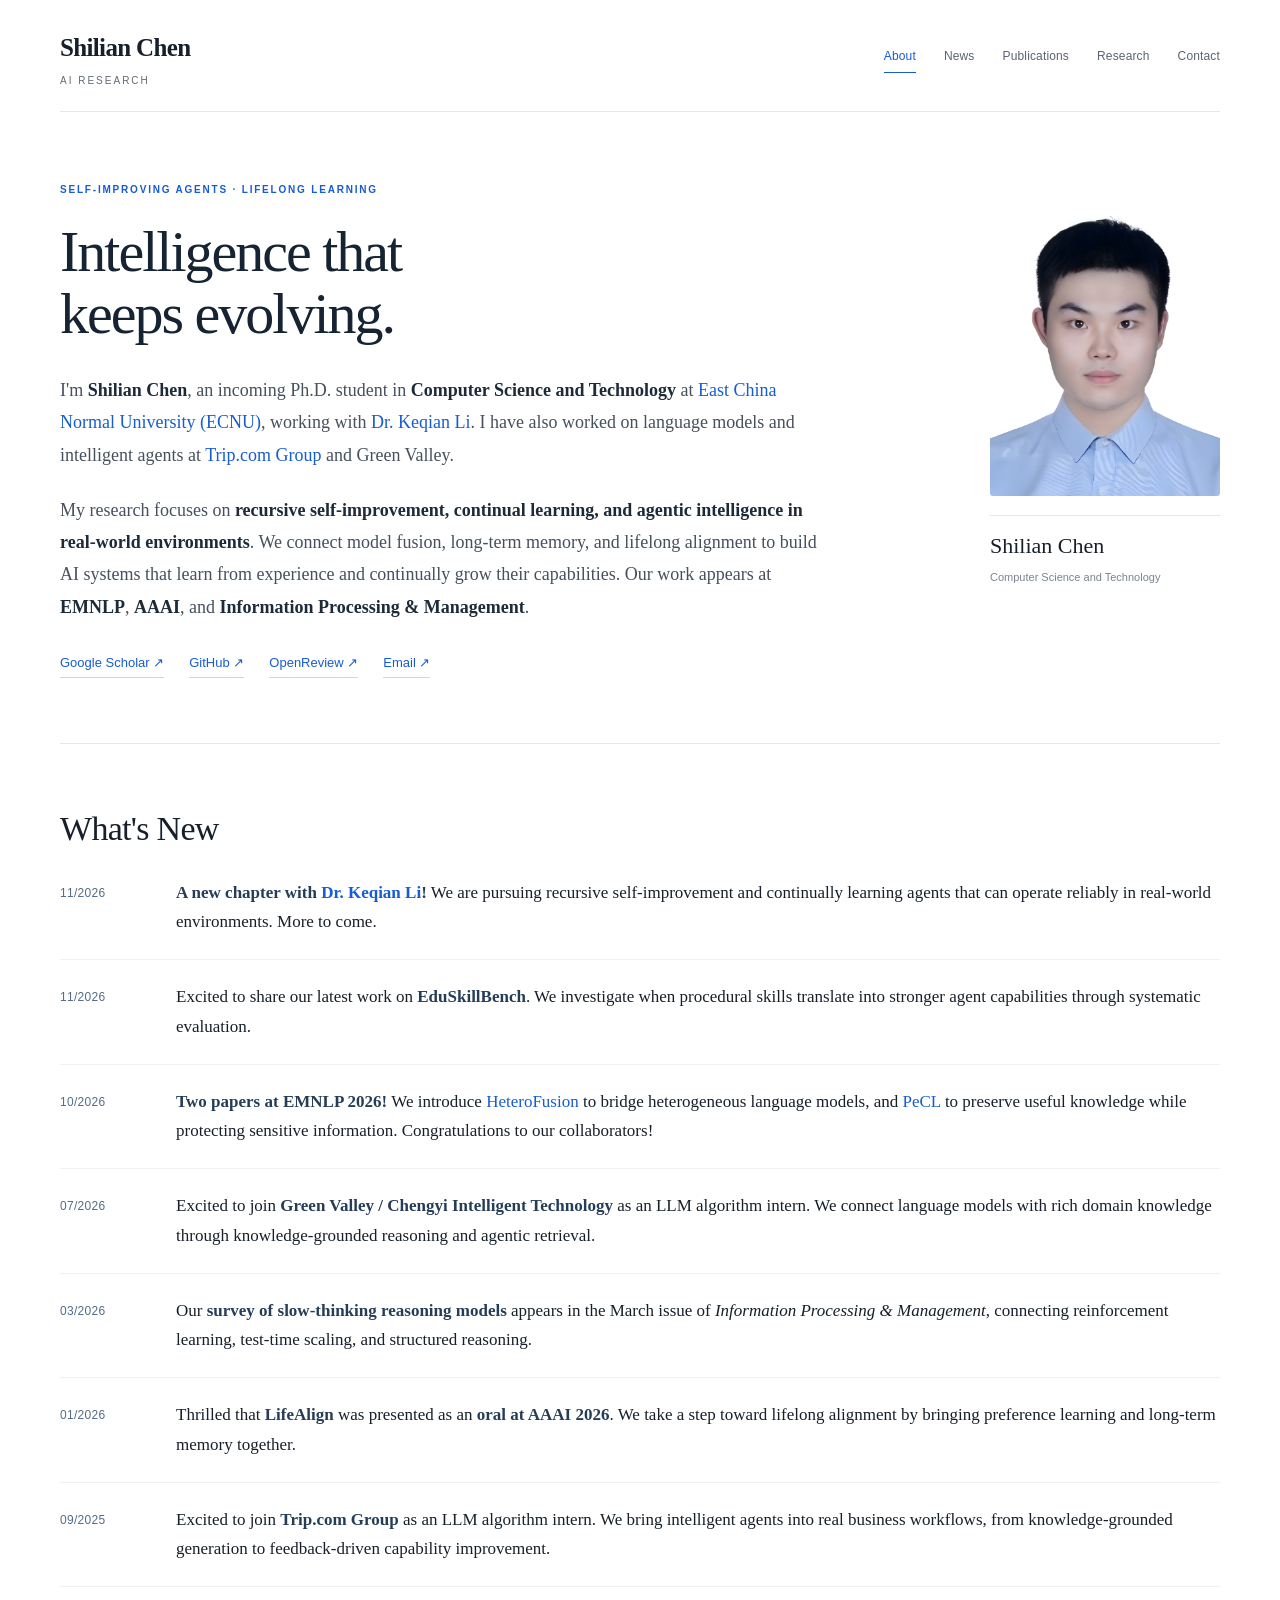
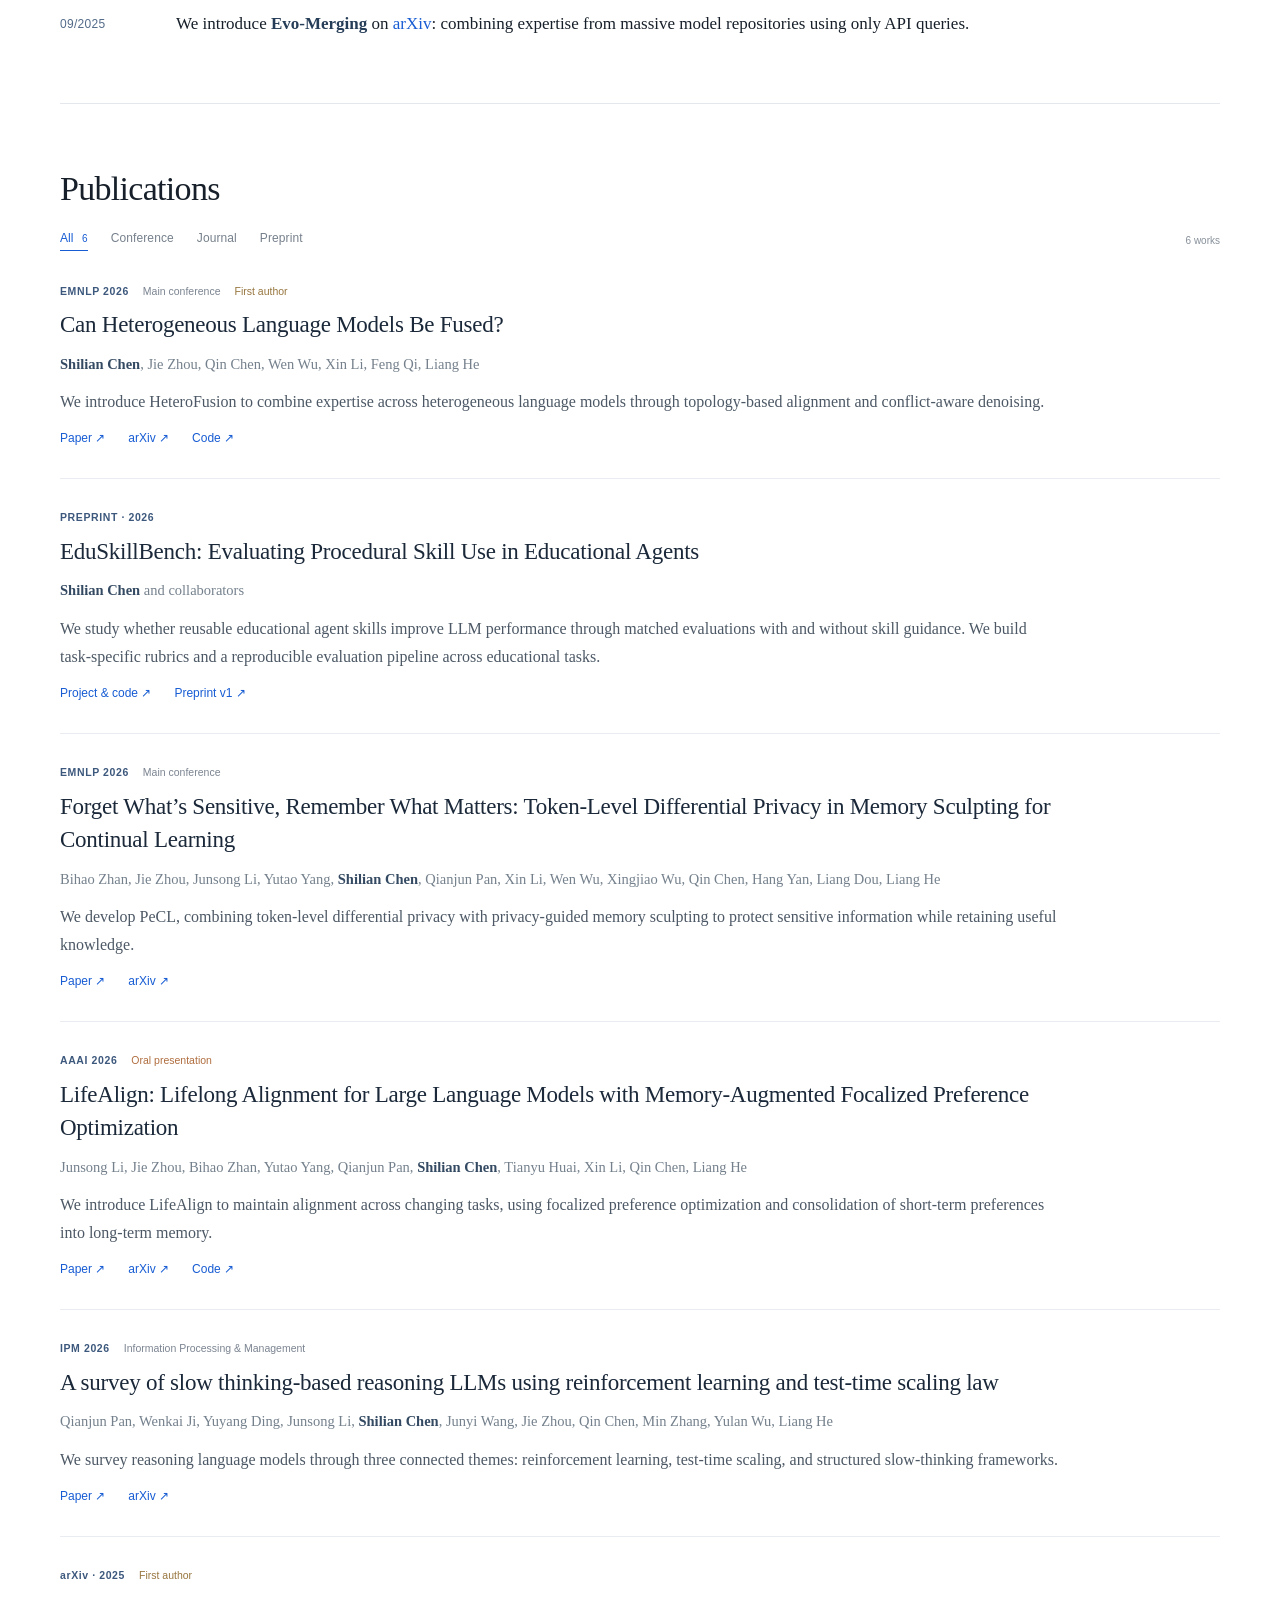
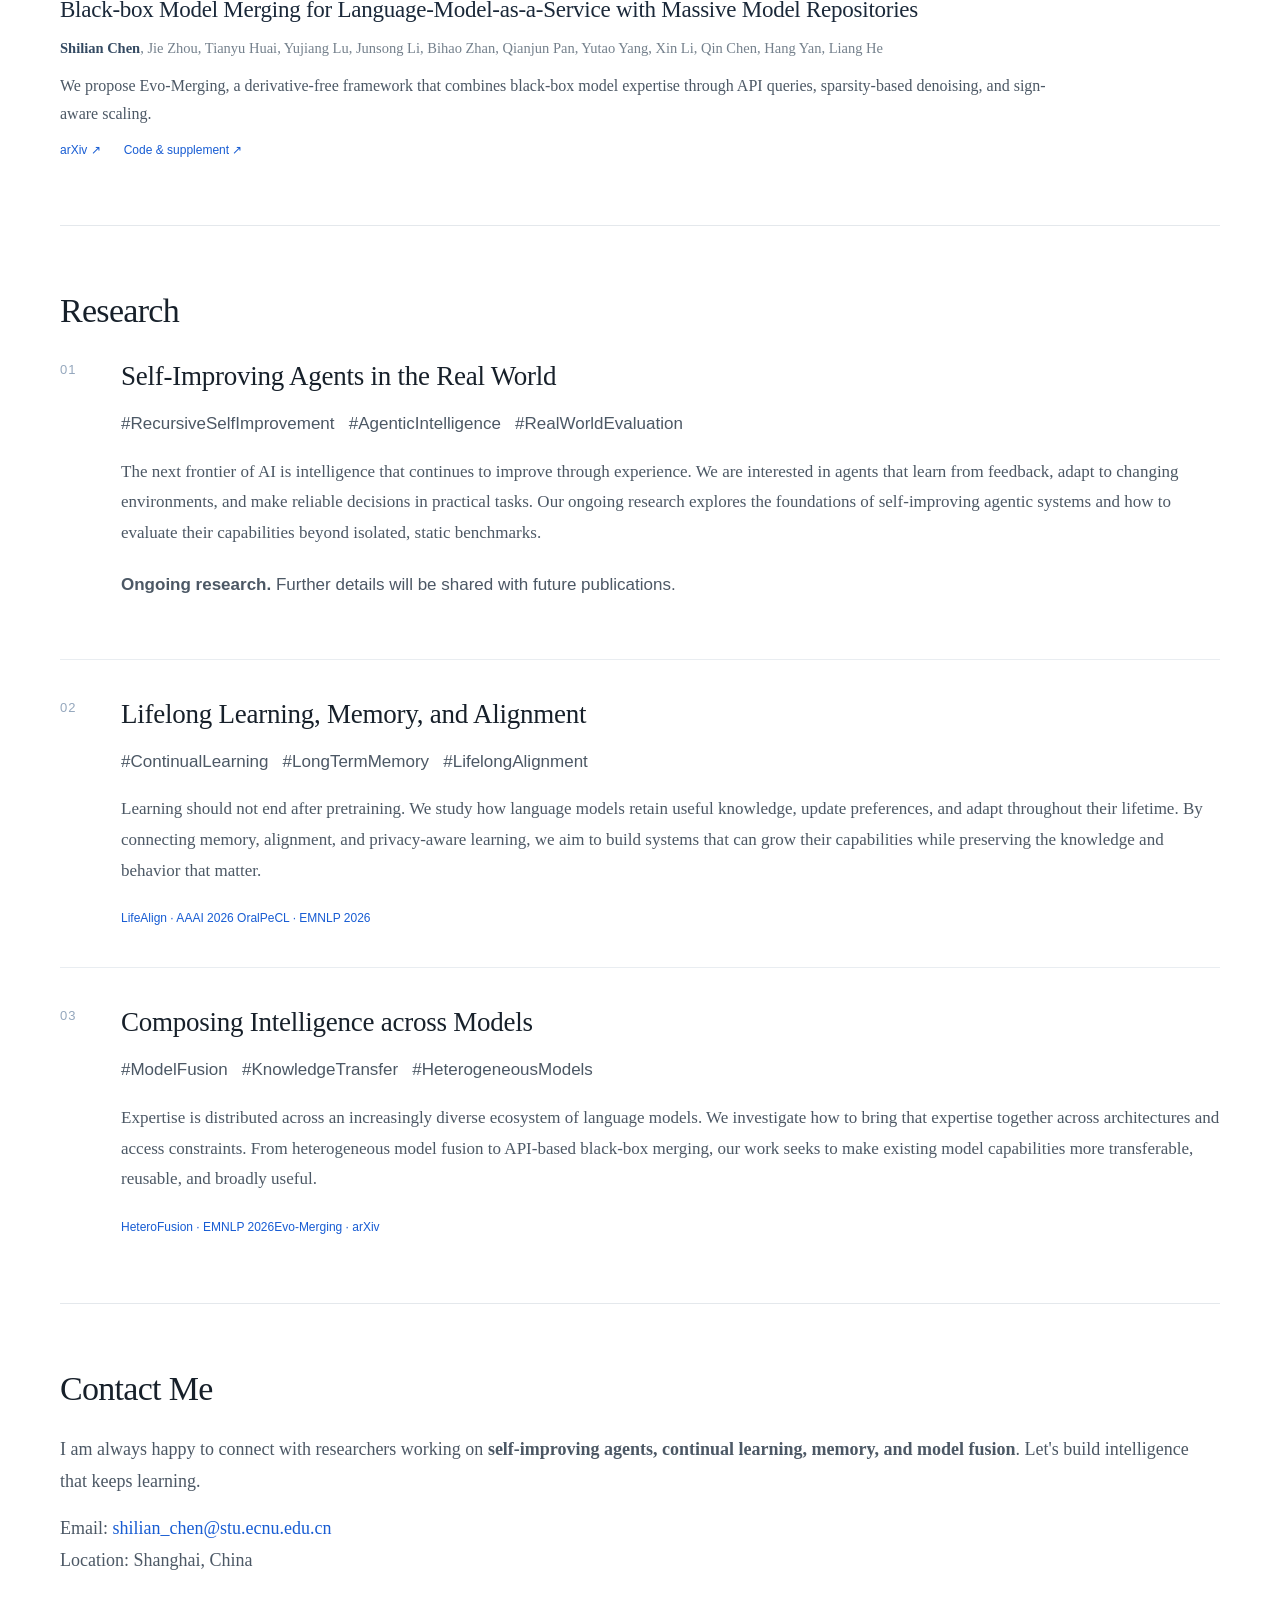
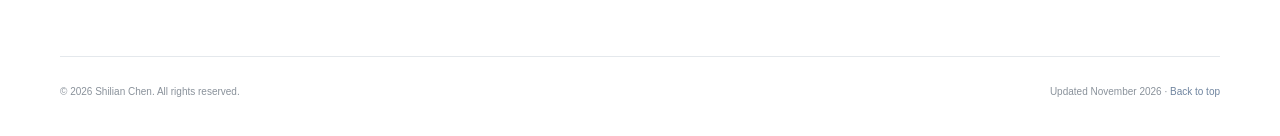
==== commit ad927ca9: "Present EduSkillBench without author-order annotations" ====
--- a/index.html
+++ b/index.html
@@ -67,12 +67,11 @@
             <div class="paper-links"><a href="https://aclanthology.org/2026.emnlp-main.939/">Paper ↗</a><a href="https://arxiv.org/abs/2604.01674">arXiv ↗</a><a href="https://github.com/ECNU-ICALK/HeteroFusion">Code ↗</a></div>
           </article>
           <article id="eduskillbench" class="publication" data-type="preprint">
-            <div class="pub-meta"><span class="venue preprint">PREPRINT · 2026</span><span class="author-badge">Co-first author · second-listed</span></div>
+            <div class="pub-meta"><span class="venue preprint">PREPRINT · 2026</span></div>
             <h3><a href="https://github.com/Airlivy/EduSkillBench">EduSkillBench: Evaluating Procedural Skill Use in Educational Agents</a></h3>
-            <p class="authors"><strong>Shilian Chen</strong> · Co-first author (second-listed)</p>
+            <p class="authors"><strong>Shilian Chen</strong> and collaborators</p>
             <p class="pub-summary">We study whether reusable educational agent skills improve LLM performance through matched evaluations with and without skill guidance. We build task-specific rubrics and a reproducible evaluation pipeline across educational tasks.</p>
             <div class="paper-links"><a href="https://github.com/Airlivy/EduSkillBench">Project & code ↗</a><a href="https://www.preprints.org/manuscript/202608.2214">Preprint v1 ↗</a></div>
-            <p class="version-note">The public preprint is an earlier version; its author list is awaiting an update.</p>
           </article>
           <article id="pecl" class="publication" data-type="conference">
             <div class="pub-meta"><span class="venue">EMNLP 2026</span><span>Main conference</span></div>
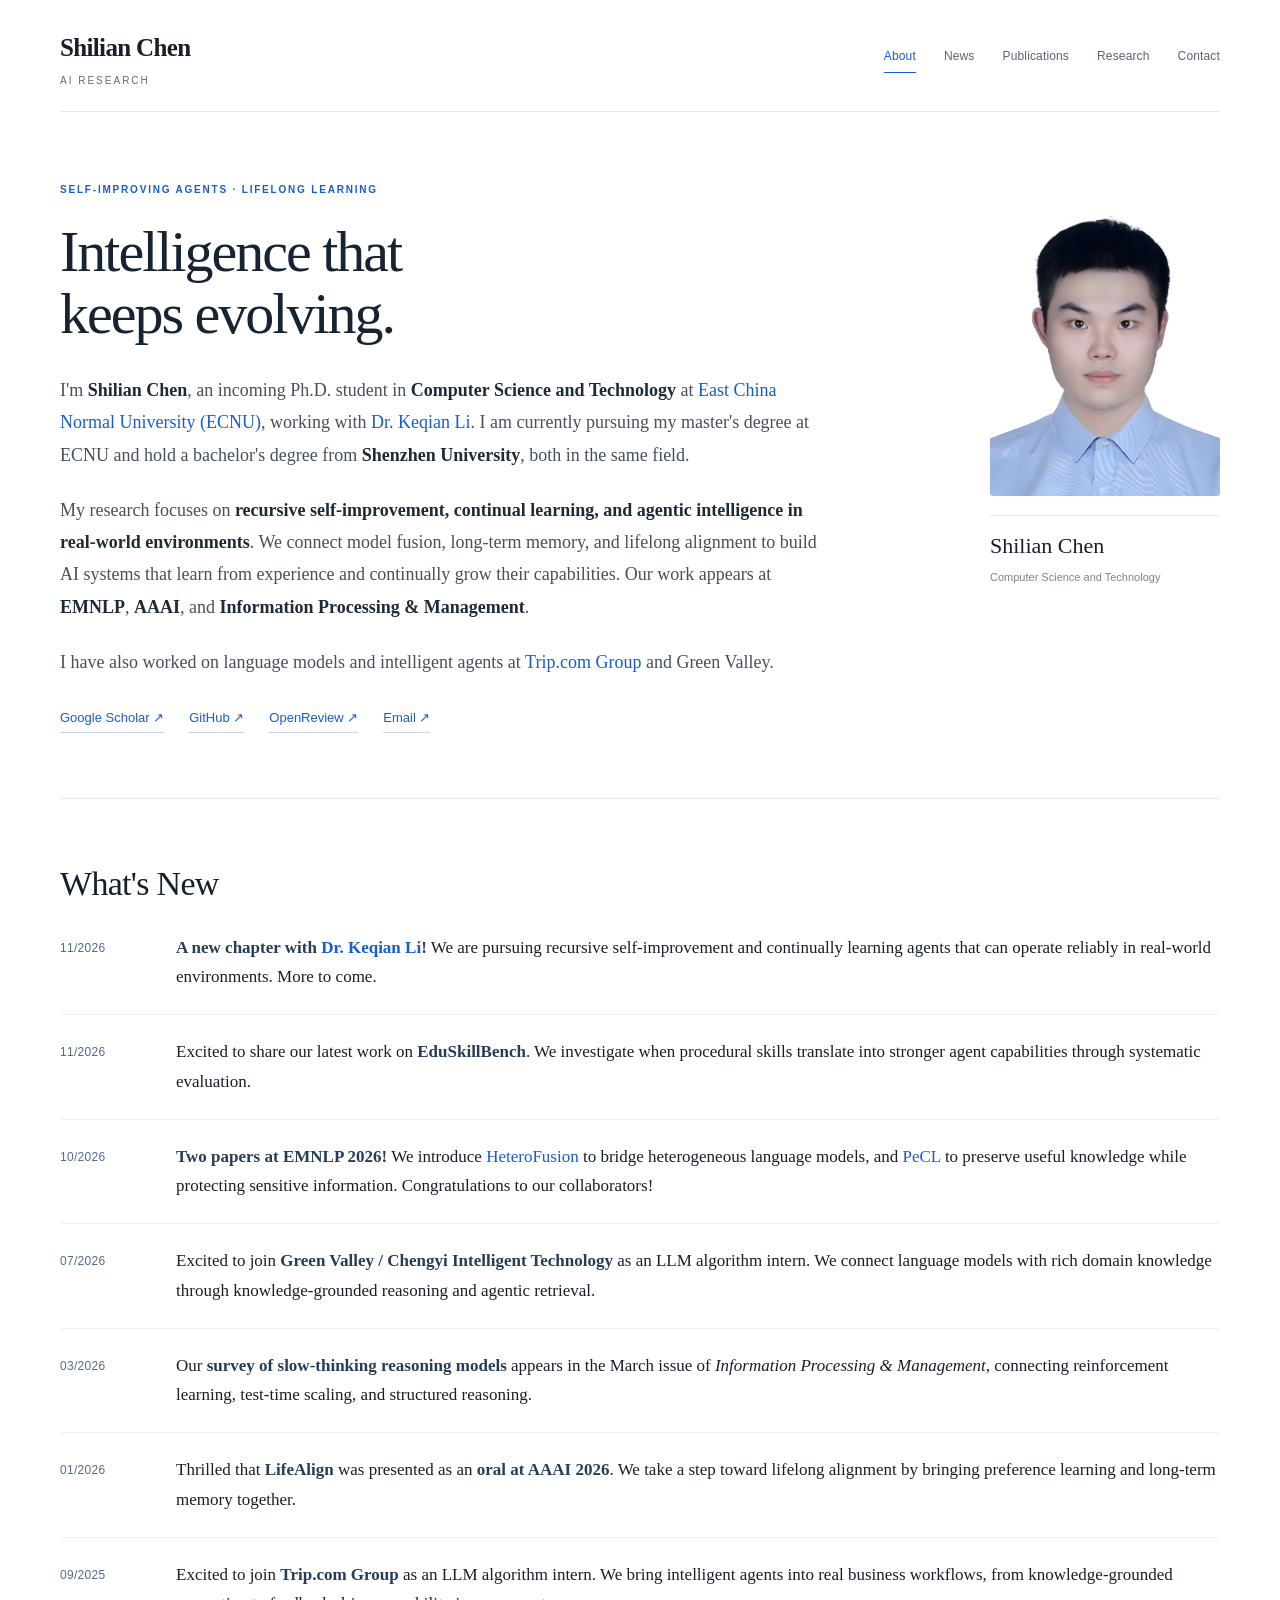
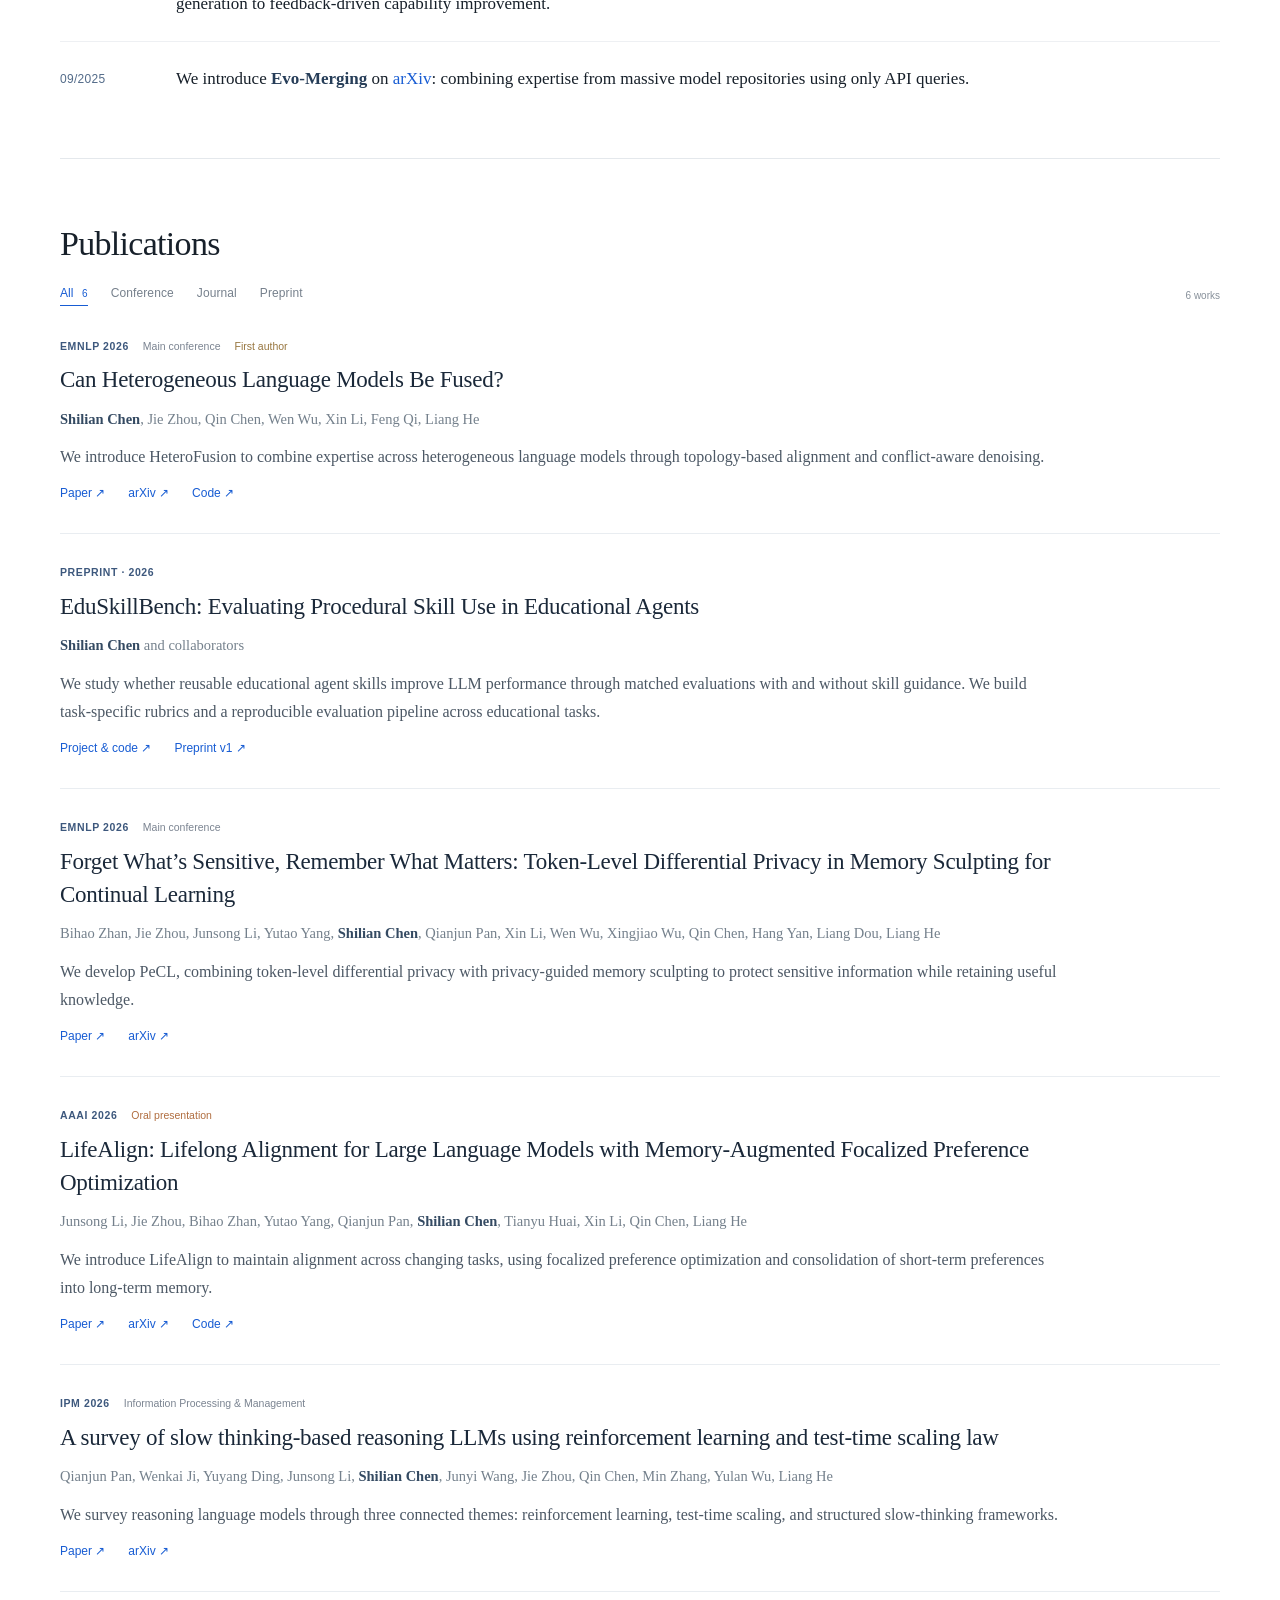
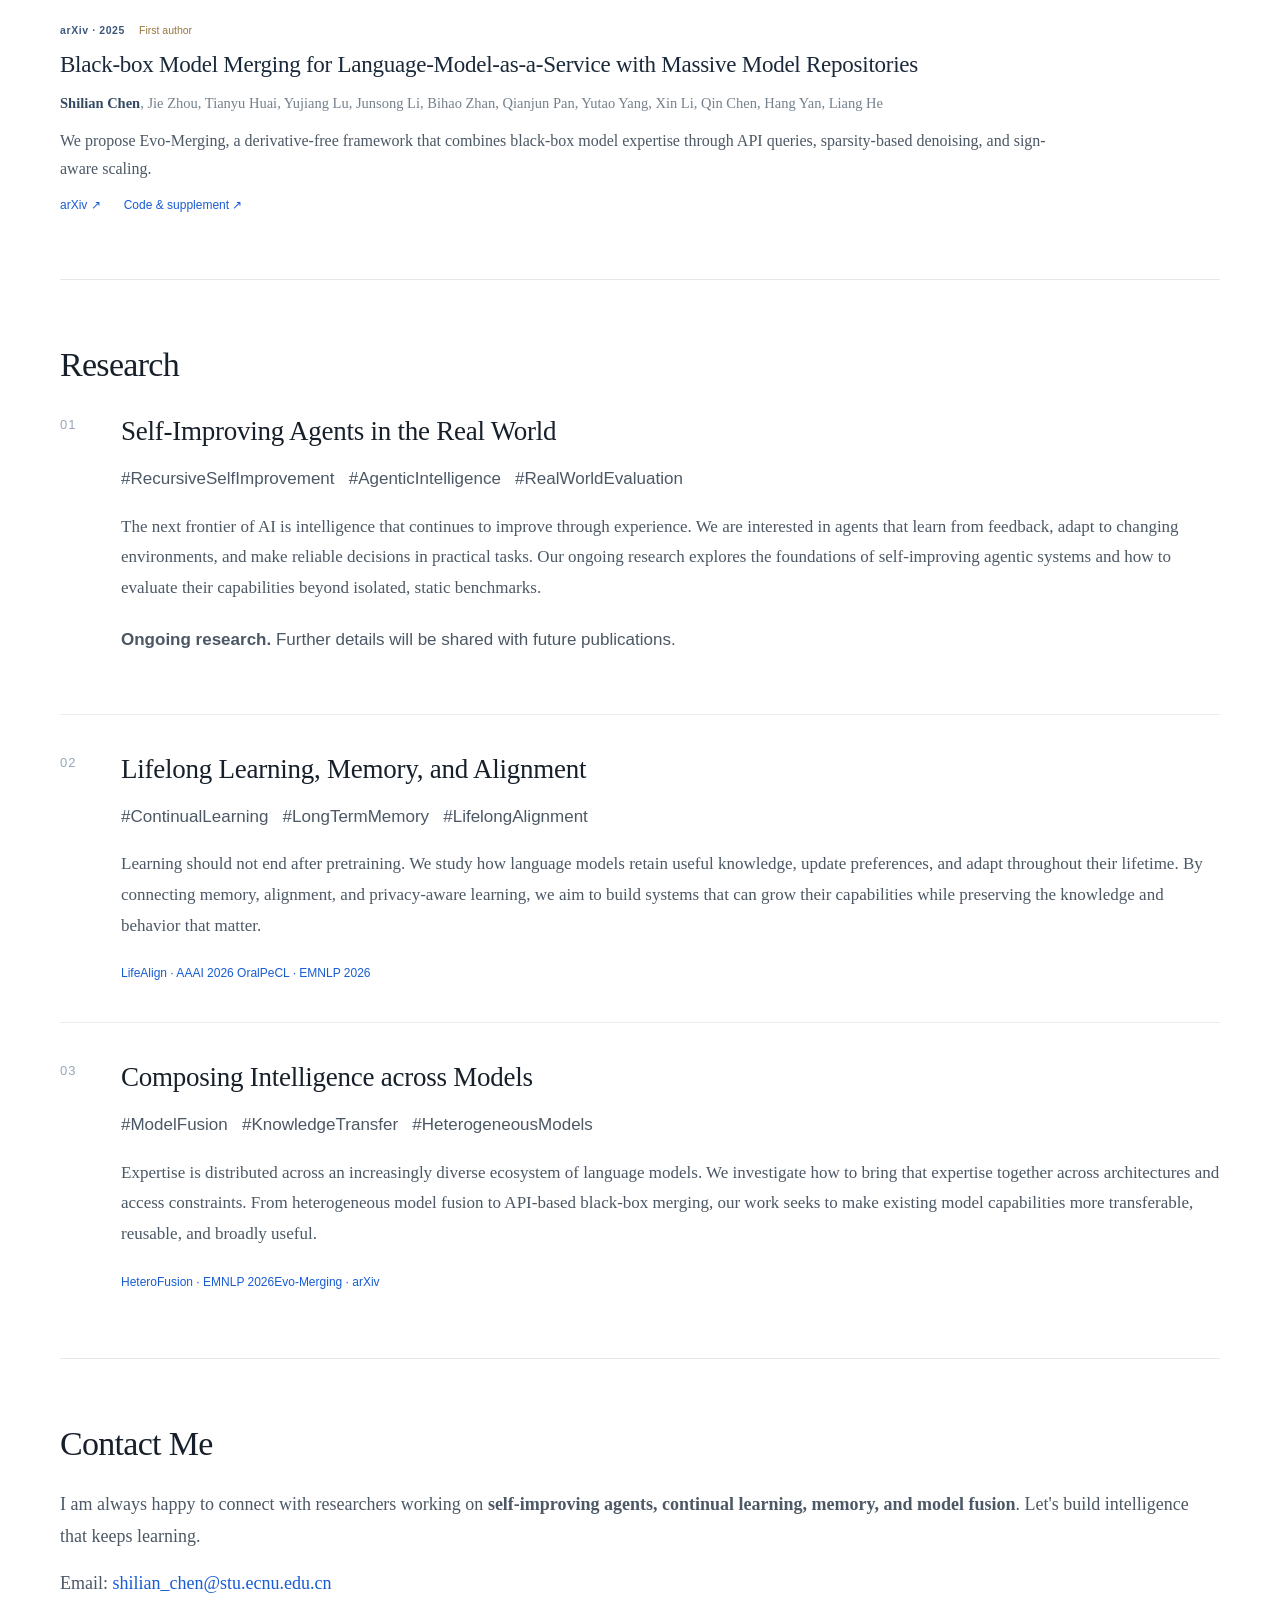
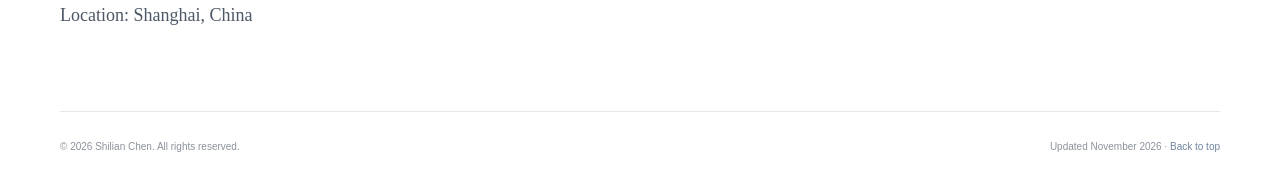
==== commit 3db2e540: "Include undergraduate and masters CS background in biography" ====
--- a/index.html
+++ b/index.html
@@ -18,7 +18,7 @@
   <link rel="icon" href="assets/favicon.svg" type="image/svg+xml">
   <link rel="stylesheet" href="style.css">
   <script type="application/ld+json">
-  {"@context":"https://schema.org","@type":"ProfilePage","url":"https://chansl-lucky.github.io/","dateModified":"2026-11-03","mainEntity":{"@type":"Person","name":"Shilian Chen","url":"https://chansl-lucky.github.io/","image":"https://chansl-lucky.github.io/assets/shilian-chen.png","email":"mailto:shilian_chen@stu.ecnu.edu.cn","description":"Incoming Ph.D. student in Computer Science and Technology at East China Normal University, researching recursive self-improvement, continual learning, and agentic intelligence.","affiliation":{"@type":"CollegeOrUniversity","name":"East China Normal University","url":"https://english.ecnu.edu.cn/"},"alumniOf":{"@type":"CollegeOrUniversity","name":"Shenzhen University"},"sameAs":["https://scholar.google.com/citations?user=aW4NPd4AAAAJ","https://openreview.net/profile?id=~Shilian_Chen2","https://github.com/Chansl-Lucky"],"knowsAbout":["Language model fusion","Continual learning","Language model alignment","Agent evaluation","Recursive self-improvement"]}}
+  {"@context":"https://schema.org","@type":"ProfilePage","url":"https://chansl-lucky.github.io/","dateModified":"2026-11-03","mainEntity":{"@type":"Person","name":"Shilian Chen","url":"https://chansl-lucky.github.io/","image":"https://chansl-lucky.github.io/assets/shilian-chen.png","email":"mailto:shilian_chen@stu.ecnu.edu.cn","description":"Master's student and incoming Ph.D. student in Computer Science and Technology at East China Normal University, with a bachelor's degree in the same field from Shenzhen University. Researching recursive self-improvement, continual learning, and agentic intelligence.","affiliation":{"@type":"CollegeOrUniversity","name":"East China Normal University","url":"https://english.ecnu.edu.cn/"},"alumniOf":{"@type":"CollegeOrUniversity","name":"Shenzhen University"},"sameAs":["https://scholar.google.com/citations?user=aW4NPd4AAAAJ","https://openreview.net/profile?id=~Shilian_Chen2","https://github.com/Chansl-Lucky"],"knowsAbout":["Language model fusion","Continual learning","Language model alignment","Agent evaluation","Recursive self-improvement"]}}
   </script>
   <script src="script.js" defer></script>
 </head>
@@ -33,8 +33,9 @@
     <div class="hero-copy">
       <p class="eyebrow">SELF-IMPROVING AGENTS · LIFELONG LEARNING</p>
       <h1 class="hero-title">Intelligence that<br>keeps evolving.</h1>
-      <p>I'm <strong>Shilian Chen</strong>, an incoming Ph.D. student in <strong>Computer Science and Technology</strong> at <a href="https://english.ecnu.edu.cn/">East China Normal University (ECNU)</a>, working with <a href="https://keqian-li.github.io/">Dr. Keqian Li</a>. I have also worked on language models and intelligent agents at <a href="https://group.trip.com/">Trip.com Group</a> and Green Valley.</p>
+      <p>I'm <strong>Shilian Chen</strong>, an incoming Ph.D. student in <strong>Computer Science and Technology</strong> at <a href="https://english.ecnu.edu.cn/">East China Normal University (ECNU)</a>, working with <a href="https://keqian-li.github.io/">Dr. Keqian Li</a>. I am currently pursuing my master's degree at ECNU and hold a bachelor's degree from <strong>Shenzhen University</strong>, both in the same field.</p>
       <p>My research focuses on <strong>recursive self-improvement, continual learning, and agentic intelligence in real-world environments</strong>. We connect model fusion, long-term memory, and lifelong alignment to build AI systems that learn from experience and continually grow their capabilities. Our work appears at <strong>EMNLP</strong>, <strong>AAAI</strong>, and <strong>Information Processing &amp; Management</strong>.</p>
+      <p>I have also worked on language models and intelligent agents at <a href="https://group.trip.com/">Trip.com Group</a> and Green Valley.</p>
       <div class="about-links"><a href="https://scholar.google.com/citations?user=aW4NPd4AAAAJ&amp;hl=en">Google Scholar ↗</a><a href="https://github.com/Chansl-Lucky">GitHub ↗</a><a href="https://openreview.net/profile?id=~Shilian_Chen2">OpenReview ↗</a><a href="mailto:shilian_chen@stu.ecnu.edu.cn">Email ↗</a></div>
     </div>
     <figure class="hero-portrait"><img class="portrait" src="assets/shilian-chen.png" width="1392" height="1824" alt="Shilian Chen" fetchpriority="high"><figcaption><strong>Shilian Chen</strong><span>Computer Science and Technology</span></figcaption></figure>
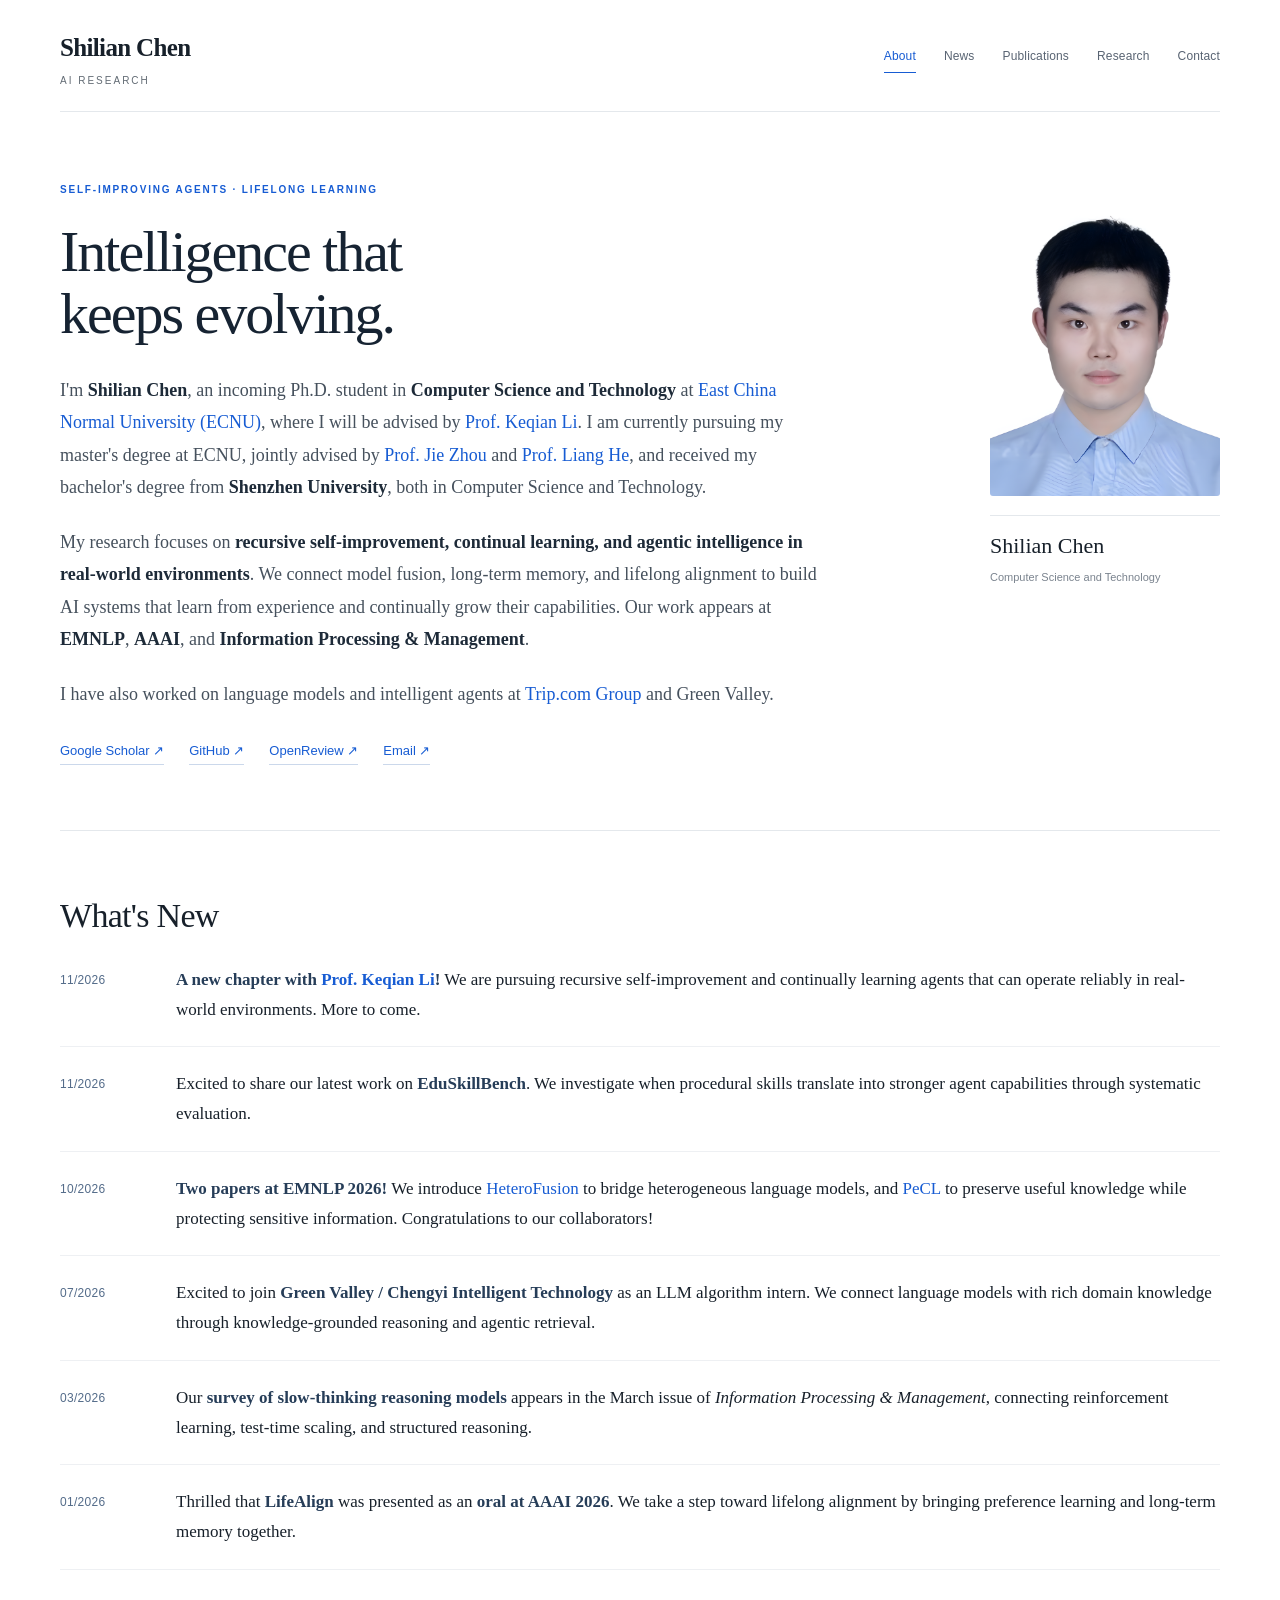
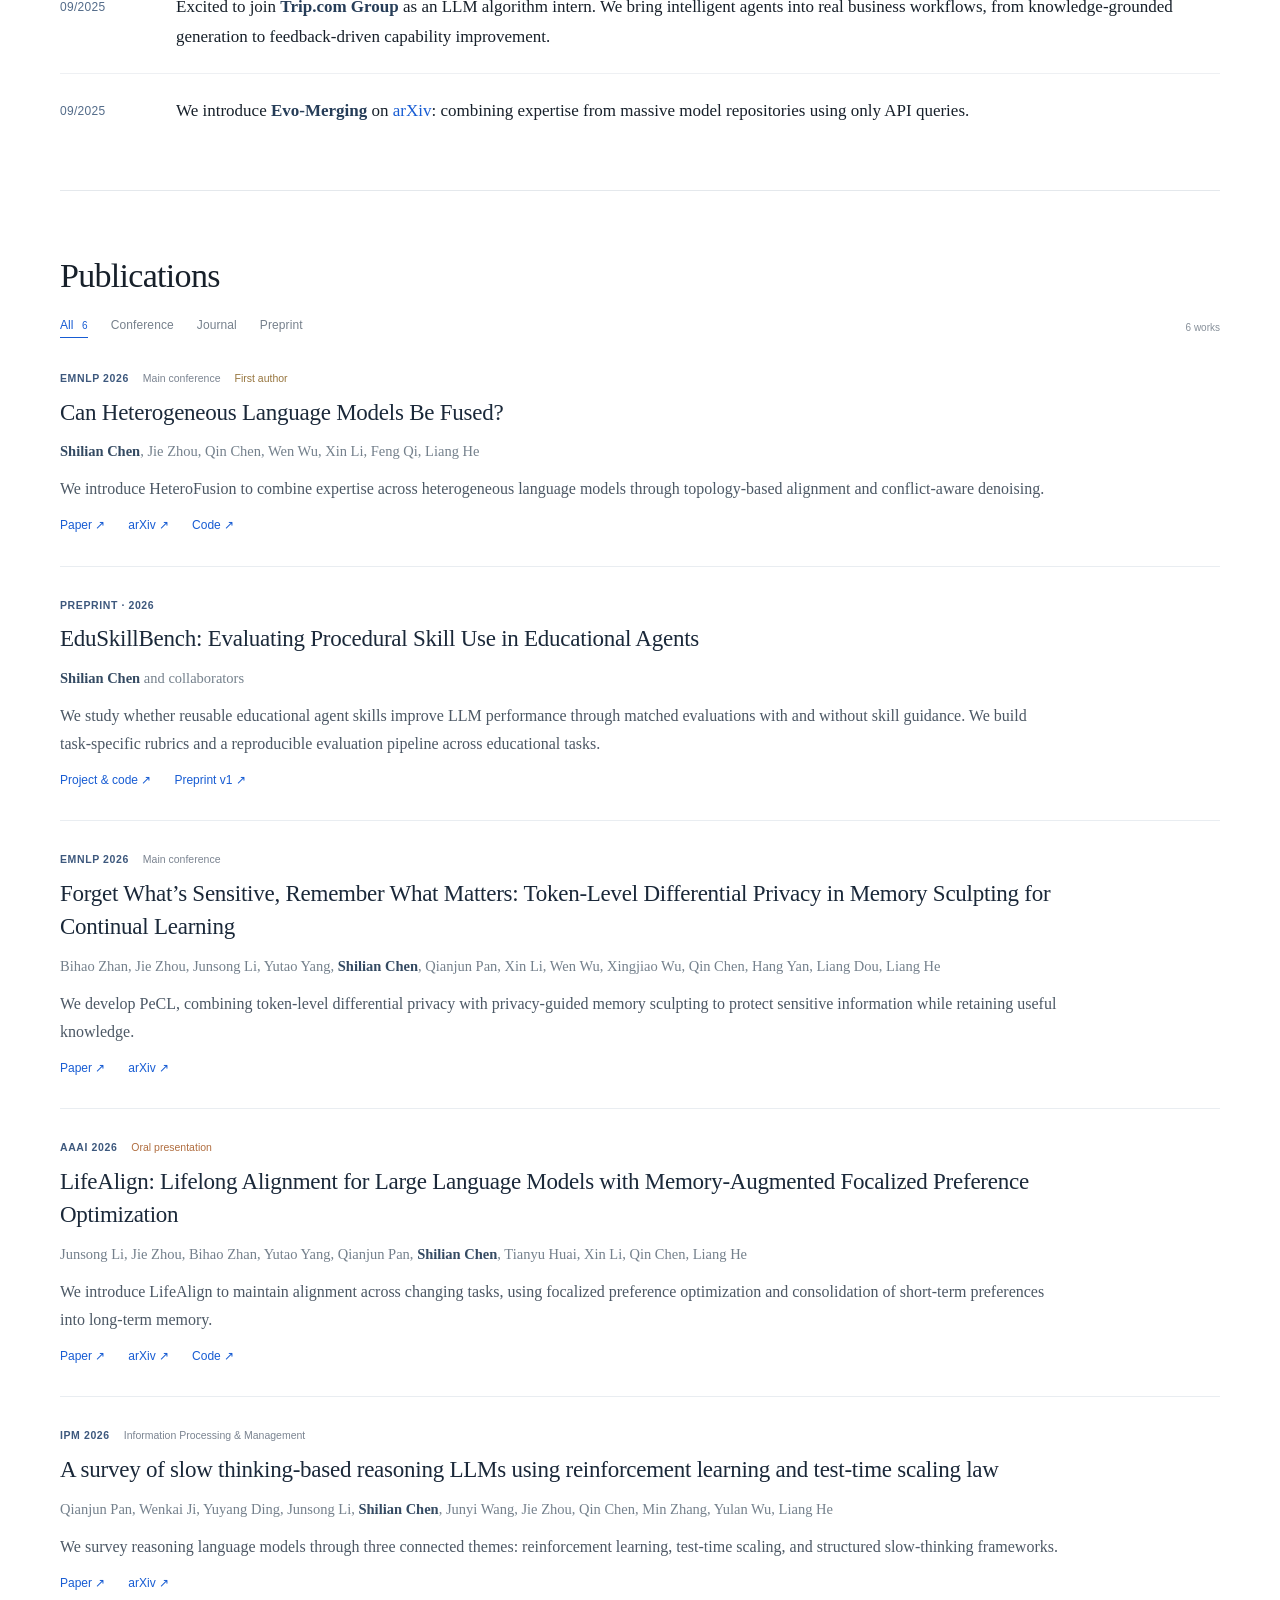
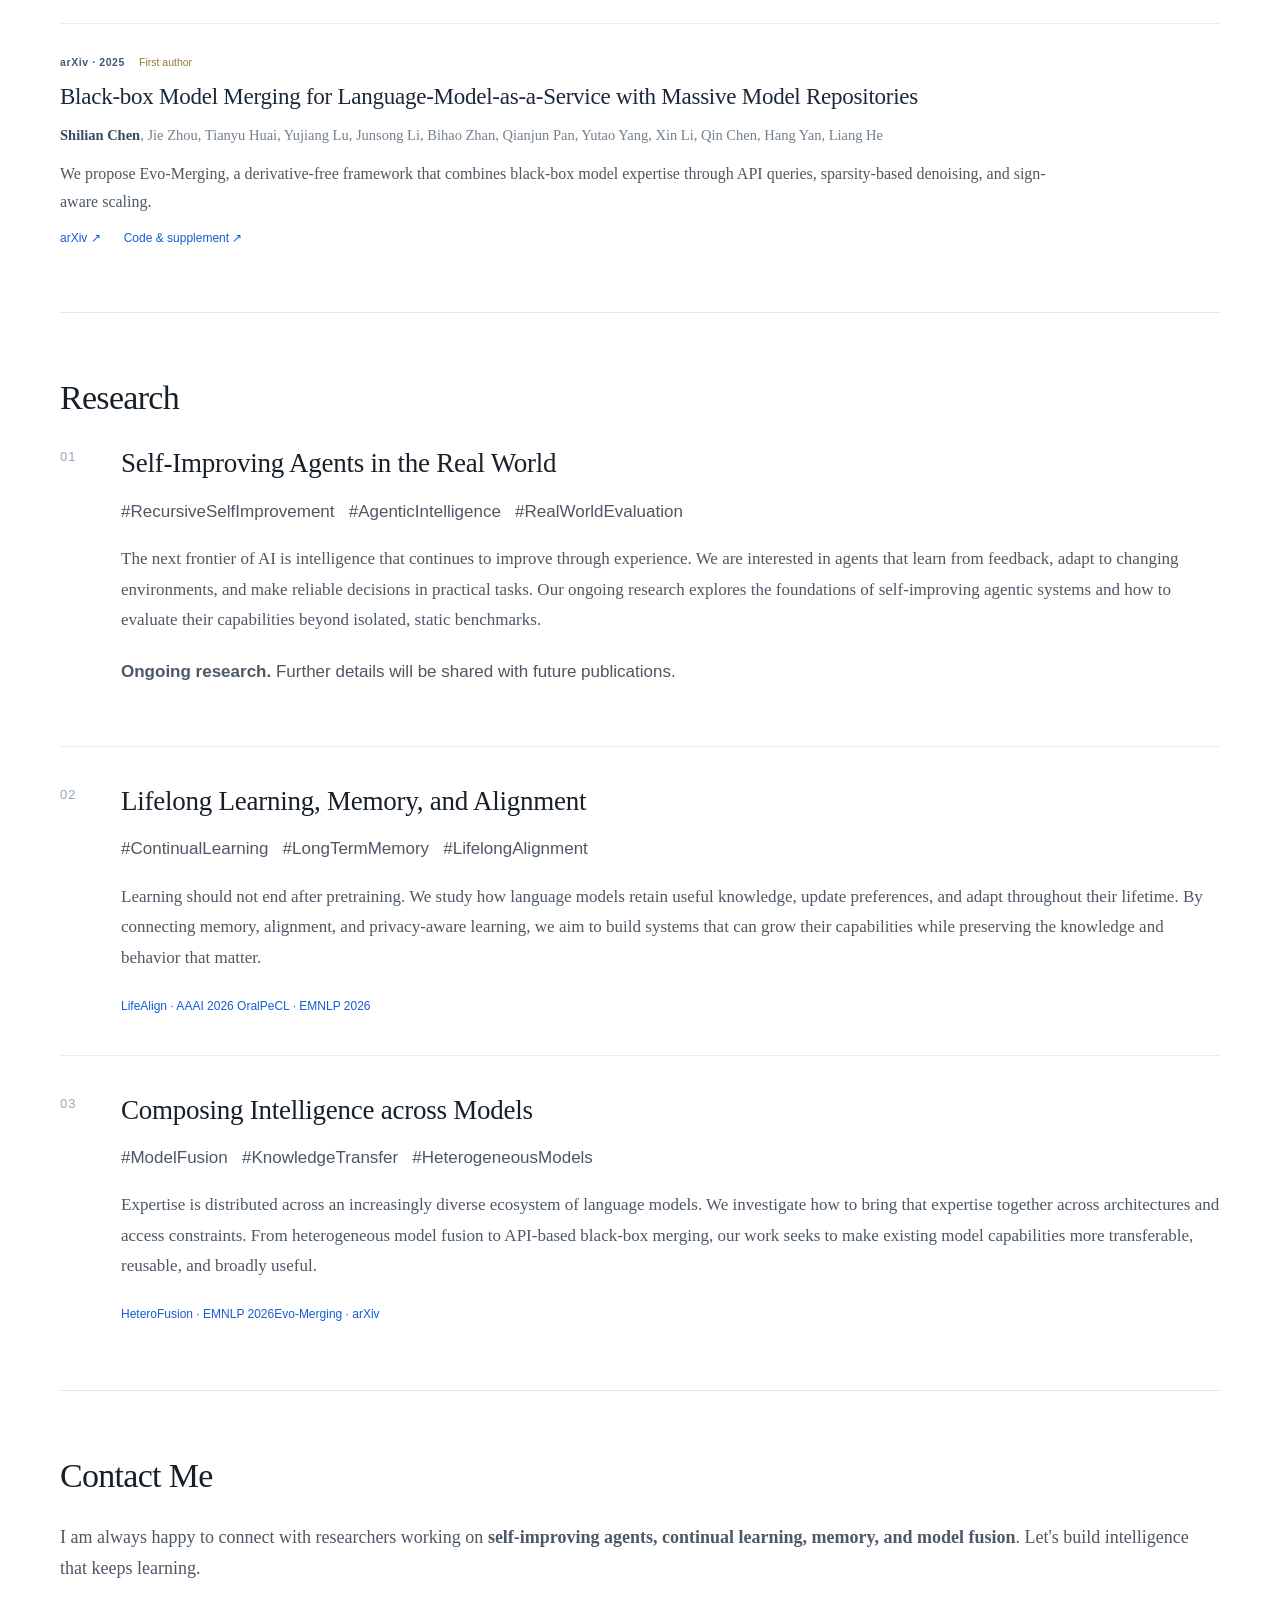
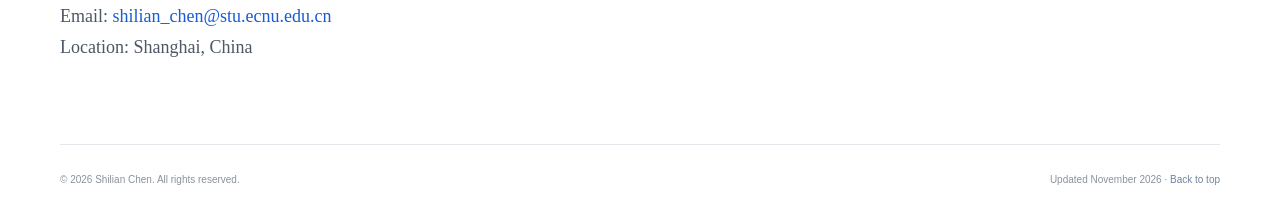
==== commit d48228cf: "Clarify masters and doctoral advisors in academic biography" ====
--- a/index.html
+++ b/index.html
@@ -33,7 +33,7 @@
     <div class="hero-copy">
       <p class="eyebrow">SELF-IMPROVING AGENTS · LIFELONG LEARNING</p>
       <h1 class="hero-title">Intelligence that<br>keeps evolving.</h1>
-      <p>I'm <strong>Shilian Chen</strong>, an incoming Ph.D. student in <strong>Computer Science and Technology</strong> at <a href="https://english.ecnu.edu.cn/">East China Normal University (ECNU)</a>, working with <a href="https://keqian-li.github.io/">Dr. Keqian Li</a>. I am currently pursuing my master's degree at ECNU and hold a bachelor's degree from <strong>Shenzhen University</strong>, both in the same field.</p>
+      <p>I'm <strong>Shilian Chen</strong>, an incoming Ph.D. student in <strong>Computer Science and Technology</strong> at <a href="https://english.ecnu.edu.cn/">East China Normal University (ECNU)</a>, where I will be advised by <a href="https://keqian-li.github.io/">Prof. Keqian Li</a>. I am currently pursuing my master's degree at ECNU, jointly advised by <a href="https://drjzhou.github.io/">Prof. Jie Zhou</a> and <a href="https://faculty.ecnu.edu.cn/_s16/hl2/main.psp">Prof. Liang He</a>, and received my bachelor's degree from <strong>Shenzhen University</strong>, both in Computer Science and Technology.</p>
       <p>My research focuses on <strong>recursive self-improvement, continual learning, and agentic intelligence in real-world environments</strong>. We connect model fusion, long-term memory, and lifelong alignment to build AI systems that learn from experience and continually grow their capabilities. Our work appears at <strong>EMNLP</strong>, <strong>AAAI</strong>, and <strong>Information Processing &amp; Management</strong>.</p>
       <p>I have also worked on language models and intelligent agents at <a href="https://group.trip.com/">Trip.com Group</a> and Green Valley.</p>
       <div class="about-links"><a href="https://scholar.google.com/citations?user=aW4NPd4AAAAJ&amp;hl=en">Google Scholar ↗</a><a href="https://github.com/Chansl-Lucky">GitHub ↗</a><a href="https://openreview.net/profile?id=~Shilian_Chen2">OpenReview ↗</a><a href="mailto:shilian_chen@stu.ecnu.edu.cn">Email ↗</a></div>
@@ -43,7 +43,7 @@
   <section id="news"><div class="container">
     <h2>What's New</h2>
     <ul class="news-list">
-      <li><time class="news-date" datetime="2026-11">11/2026</time><p><strong>A new chapter with <a href="https://keqian-li.github.io/">Dr. Keqian Li</a>!</strong> We are pursuing recursive self-improvement and continually learning agents that can operate reliably in real-world environments. More to come.</p></li>
+      <li><time class="news-date" datetime="2026-11">11/2026</time><p><strong>A new chapter with <a href="https://keqian-li.github.io/">Prof. Keqian Li</a>!</strong> We are pursuing recursive self-improvement and continually learning agents that can operate reliably in real-world environments. More to come.</p></li>
       <li><time class="news-date" datetime="2026-11">11/2026</time><p>Excited to share our latest work on <a href="#eduskillbench"><strong>EduSkillBench</strong></a>. We investigate when procedural skills translate into stronger agent capabilities through systematic evaluation.</p></li>
       <li><time class="news-date" datetime="2026-10">10/2026</time><p><strong>Two papers at EMNLP 2026!</strong> We introduce <a href="#heterofusion">HeteroFusion</a> to bridge heterogeneous language models, and <a href="#pecl">PeCL</a> to preserve useful knowledge while protecting sensitive information. Congratulations to our collaborators!</p></li>
       <li><time class="news-date" datetime="2026-07">07/2026</time><p>Excited to join <strong>Green Valley / Chengyi Intelligent Technology</strong> as an LLM algorithm intern. We connect language models with rich domain knowledge through knowledge-grounded reasoning and agentic retrieval.</p></li>
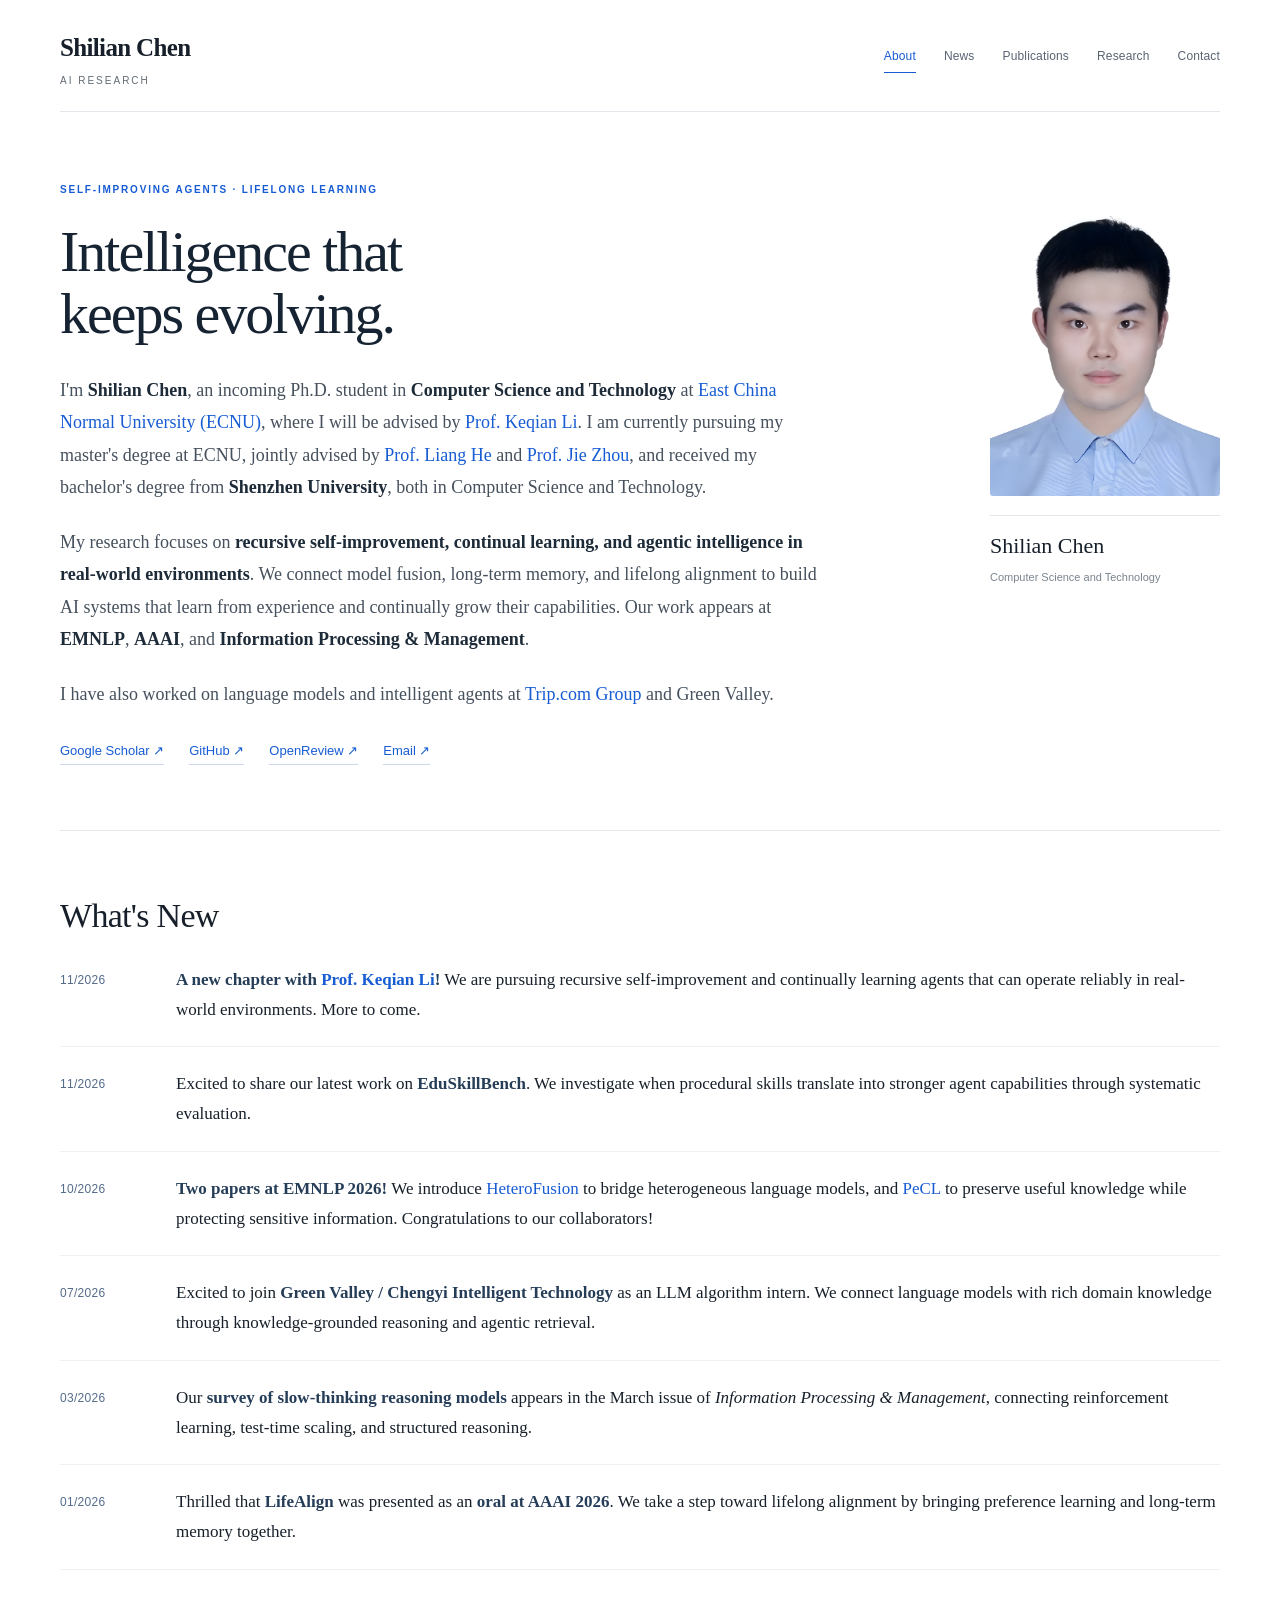
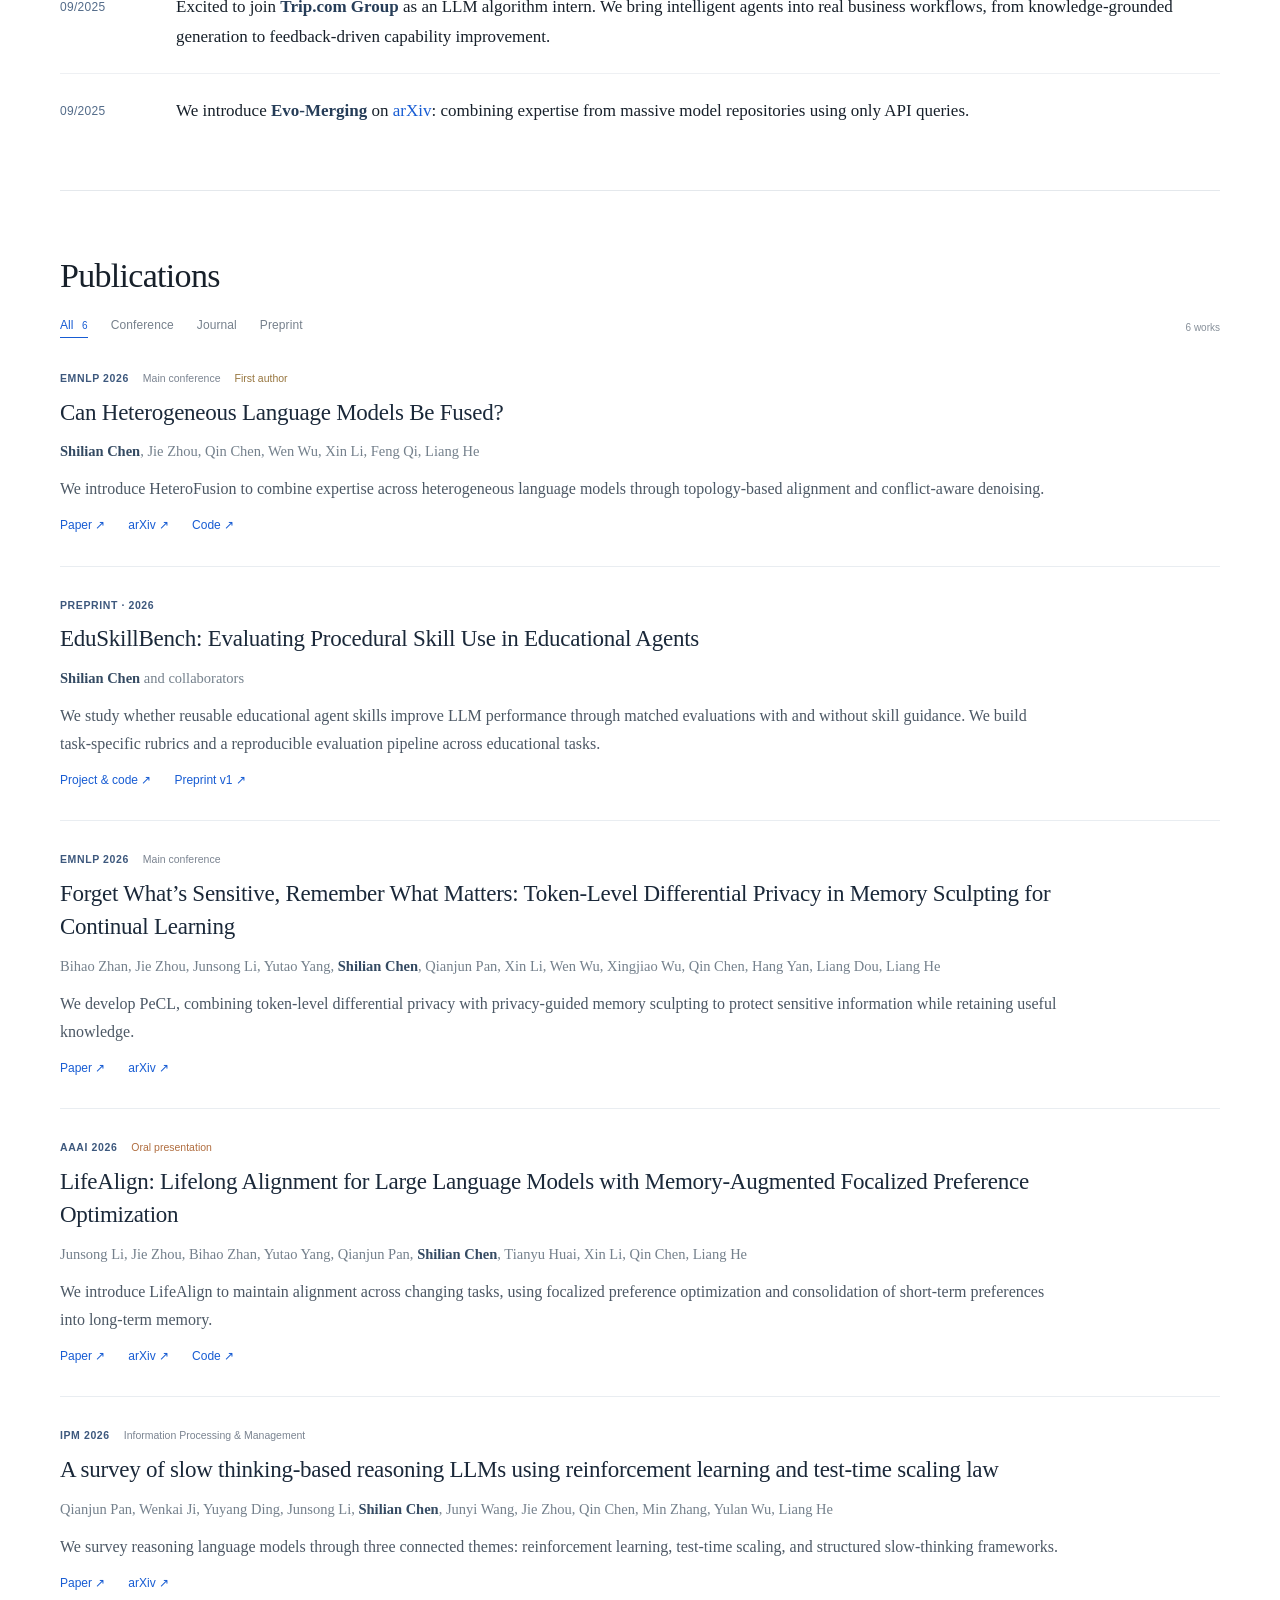
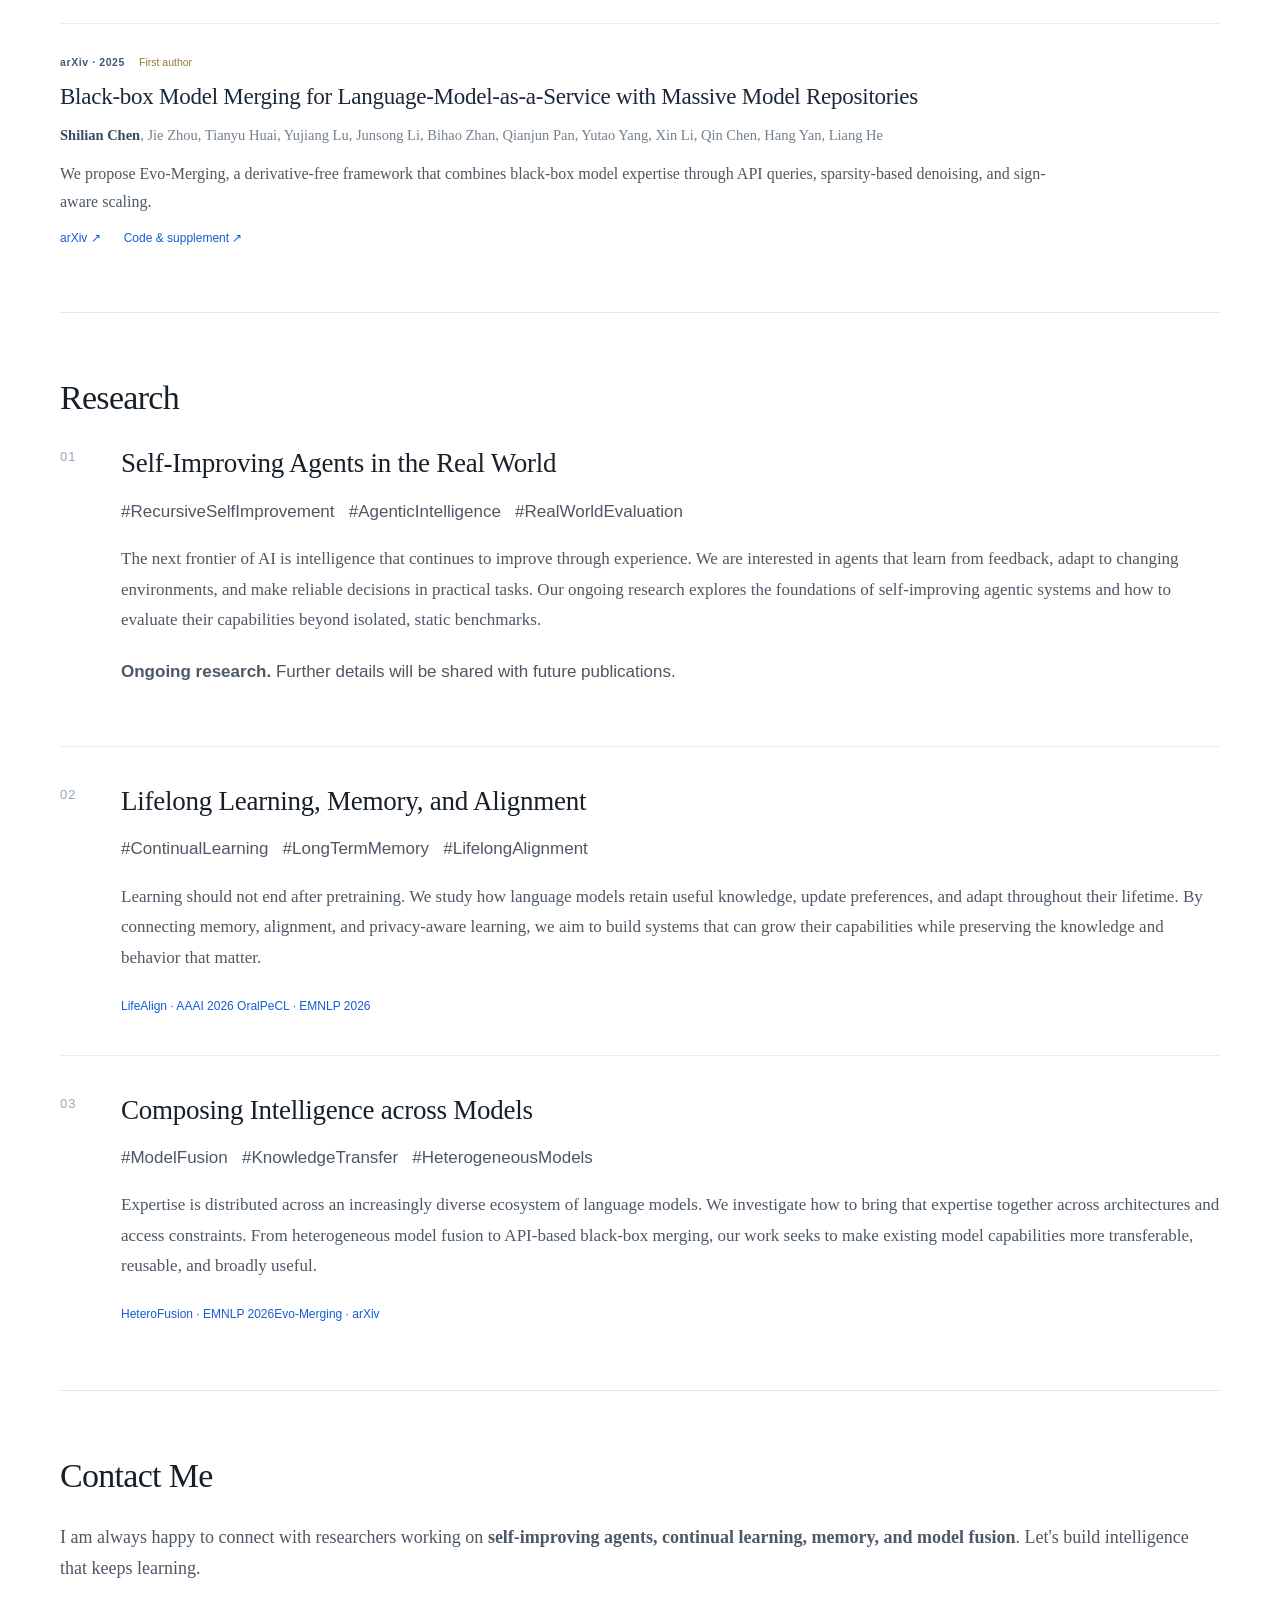
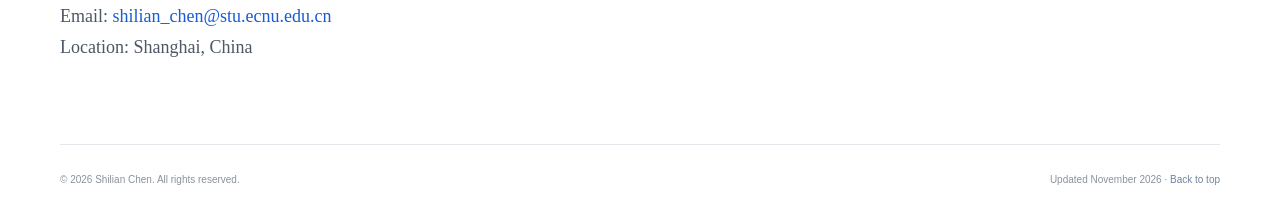
==== commit 9904696b: "List Liang He before Jie Zhou in advisor attribution" ====
--- a/index.html
+++ b/index.html
@@ -33,7 +33,7 @@
     <div class="hero-copy">
       <p class="eyebrow">SELF-IMPROVING AGENTS · LIFELONG LEARNING</p>
       <h1 class="hero-title">Intelligence that<br>keeps evolving.</h1>
-      <p>I'm <strong>Shilian Chen</strong>, an incoming Ph.D. student in <strong>Computer Science and Technology</strong> at <a href="https://english.ecnu.edu.cn/">East China Normal University (ECNU)</a>, where I will be advised by <a href="https://keqian-li.github.io/">Prof. Keqian Li</a>. I am currently pursuing my master's degree at ECNU, jointly advised by <a href="https://drjzhou.github.io/">Prof. Jie Zhou</a> and <a href="https://faculty.ecnu.edu.cn/_s16/hl2/main.psp">Prof. Liang He</a>, and received my bachelor's degree from <strong>Shenzhen University</strong>, both in Computer Science and Technology.</p>
+      <p>I'm <strong>Shilian Chen</strong>, an incoming Ph.D. student in <strong>Computer Science and Technology</strong> at <a href="https://english.ecnu.edu.cn/">East China Normal University (ECNU)</a>, where I will be advised by <a href="https://keqian-li.github.io/">Prof. Keqian Li</a>. I am currently pursuing my master's degree at ECNU, jointly advised by <a href="https://faculty.ecnu.edu.cn/_s16/hl2/main.psp">Prof. Liang He</a> and <a href="https://drjzhou.github.io/">Prof. Jie Zhou</a>, and received my bachelor's degree from <strong>Shenzhen University</strong>, both in Computer Science and Technology.</p>
       <p>My research focuses on <strong>recursive self-improvement, continual learning, and agentic intelligence in real-world environments</strong>. We connect model fusion, long-term memory, and lifelong alignment to build AI systems that learn from experience and continually grow their capabilities. Our work appears at <strong>EMNLP</strong>, <strong>AAAI</strong>, and <strong>Information Processing &amp; Management</strong>.</p>
       <p>I have also worked on language models and intelligent agents at <a href="https://group.trip.com/">Trip.com Group</a> and Green Valley.</p>
       <div class="about-links"><a href="https://scholar.google.com/citations?user=aW4NPd4AAAAJ&amp;hl=en">Google Scholar ↗</a><a href="https://github.com/Chansl-Lucky">GitHub ↗</a><a href="https://openreview.net/profile?id=~Shilian_Chen2">OpenReview ↗</a><a href="mailto:shilian_chen@stu.ecnu.edu.cn">Email ↗</a></div>
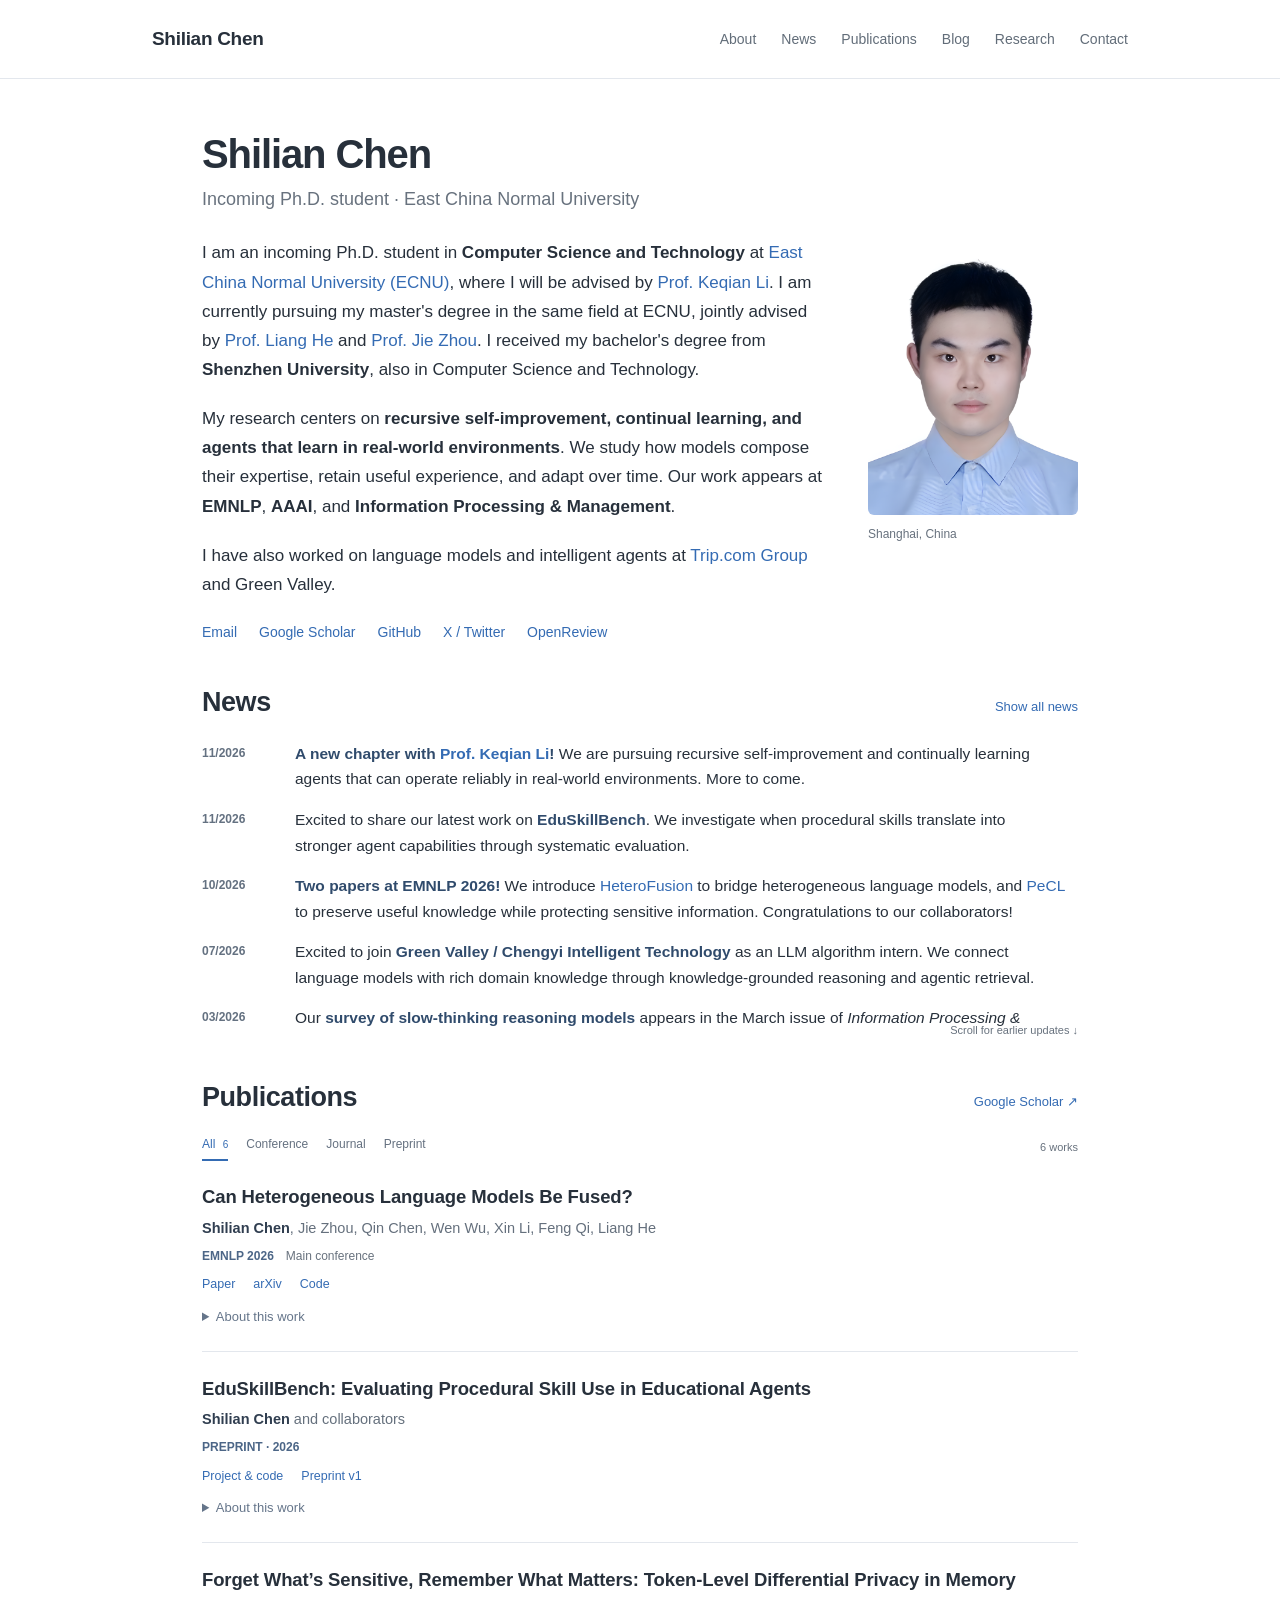
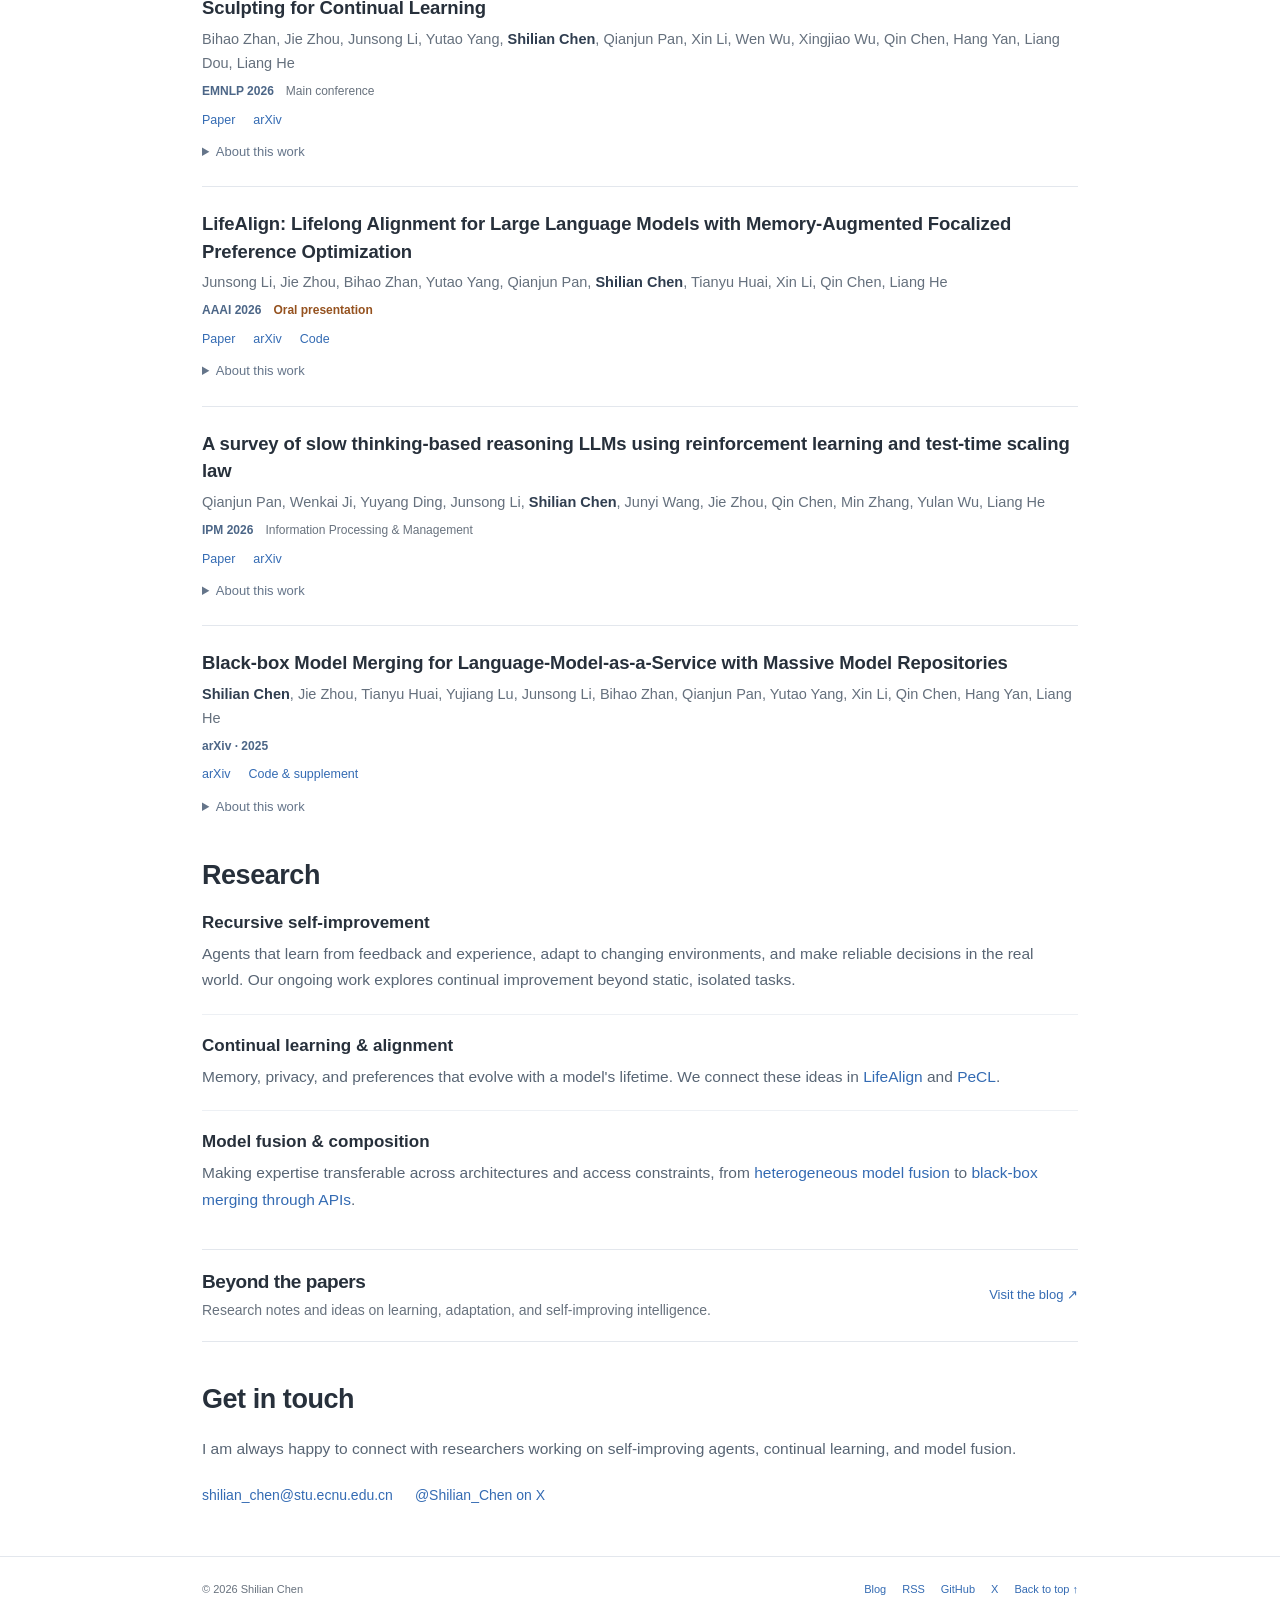
==== commit 9d5a959d: "Redesign academic homepage and add research blog with X profile" ====
--- a/index.html
+++ b/index.html
@@ -3,11 +3,11 @@
 <head>
   <meta charset="utf-8">
   <meta name="viewport" content="width=device-width, initial-scale=1">
-  <title>Shilian Chen — Recursive Self-Improvement & Agentic Intelligence</title>
+  <title>Shilian Chen | AI Researcher at ECNU</title>
   <meta name="description" content="Shilian Chen at East China Normal University. Research in recursive self-improvement, continual learning, language model fusion, and agentic intelligence in real-world environments.">
   <meta name="author" content="Shilian Chen">
   <meta name="robots" content="index, follow, max-image-preview:large">
-  <meta name="theme-color" content="#0080ff">
+  <meta name="theme-color" content="#346bb3">
   <link rel="canonical" href="https://chansl-lucky.github.io/">
   <meta property="og:type" content="profile">
   <meta property="og:title" content="Shilian Chen">
@@ -15,34 +15,52 @@
   <meta property="og:url" content="https://chansl-lucky.github.io/">
   <meta property="og:image" content="https://chansl-lucky.github.io/assets/shilian-chen.png">
   <meta name="twitter:card" content="summary">
-  <link rel="icon" href="assets/favicon.svg" type="image/svg+xml">
-  <link rel="stylesheet" href="style.css">
+  <meta name="twitter:creator" content="@Shilian_Chen">
+  <link rel="alternate" type="application/rss+xml" title="Shilian Chen — Blog" href="/blog/feed.xml">
+  <link rel="icon" href="/assets/favicon.svg" type="image/svg+xml">
+  <link rel="stylesheet" href="/style.css">
   <script type="application/ld+json">
-  {"@context":"https://schema.org","@type":"ProfilePage","url":"https://chansl-lucky.github.io/","dateModified":"2026-11-03","mainEntity":{"@type":"Person","name":"Shilian Chen","url":"https://chansl-lucky.github.io/","image":"https://chansl-lucky.github.io/assets/shilian-chen.png","email":"mailto:shilian_chen@stu.ecnu.edu.cn","description":"Master's student and incoming Ph.D. student in Computer Science and Technology at East China Normal University, with a bachelor's degree in the same field from Shenzhen University. Researching recursive self-improvement, continual learning, and agentic intelligence.","affiliation":{"@type":"CollegeOrUniversity","name":"East China Normal University","url":"https://english.ecnu.edu.cn/"},"alumniOf":{"@type":"CollegeOrUniversity","name":"Shenzhen University"},"sameAs":["https://scholar.google.com/citations?user=aW4NPd4AAAAJ","https://openreview.net/profile?id=~Shilian_Chen2","https://github.com/Chansl-Lucky"],"knowsAbout":["Language model fusion","Continual learning","Language model alignment","Agent evaluation","Recursive self-improvement"]}}
+  {"@context":"https://schema.org","@type":"ProfilePage","url":"https://chansl-lucky.github.io/","dateModified":"2026-11-05","mainEntity":{"@type":"Person","name":"Shilian Chen","url":"https://chansl-lucky.github.io/","image":"https://chansl-lucky.github.io/assets/shilian-chen.png","email":"mailto:shilian_chen@stu.ecnu.edu.cn","description":"Master's student and incoming Ph.D. student in Computer Science and Technology at East China Normal University, with a bachelor's degree in the same field from Shenzhen University. Researching recursive self-improvement, continual learning, and agentic intelligence.","affiliation":{"@type":"CollegeOrUniversity","name":"East China Normal University","url":"https://english.ecnu.edu.cn/"},"alumniOf":{"@type":"CollegeOrUniversity","name":"Shenzhen University"},"sameAs":["https://scholar.google.com/citations?user=aW4NPd4AAAAJ","https://openreview.net/profile?id=~Shilian_Chen2","https://github.com/Chansl-Lucky","https://x.com/Shilian_Chen"],"knowsAbout":["Language model fusion","Continual learning","Language model alignment","Agent evaluation","Recursive self-improvement"]}}
   </script>
-  <script src="script.js" defer></script>
+  <script src="/script.js" defer></script>
 </head>
 <body>
 <a class="skip-link" href="#main">Skip to content</a>
+<!-- SITE_HEADER_START -->
 <header class="site-header">
-  <a class="brand" href="#about">Shilian Chen<span>AI RESEARCH</span></a>
-  <nav id="nav" aria-label="Main navigation"><a href="#about" class="active" aria-current="location">About</a><a href="#news">News</a><a href="#publications">Publications</a><a href="#research">Research</a><a href="#contact">Contact</a></nav>
+  <div class="header-inner">
+    <a class="brand" href="/">Shilian Chen</a>
+    <nav id="nav" aria-label="Main navigation">
+      <a href="/#about">About</a><a href="/#news">News</a><a href="/#publications">Publications</a><a href="/blog/">Blog</a><a href="/#research">Research</a><a href="/#contact">Contact</a>
+    </nav>
+  </div>
 </header>
-<main id="main">
-  <section id="about"><div class="container hero">
-    <div class="hero-copy">
-      <p class="eyebrow">SELF-IMPROVING AGENTS · LIFELONG LEARNING</p>
-      <h1 class="hero-title">Intelligence that<br>keeps evolving.</h1>
-      <p>I'm <strong>Shilian Chen</strong>, an incoming Ph.D. student in <strong>Computer Science and Technology</strong> at <a href="https://english.ecnu.edu.cn/">East China Normal University (ECNU)</a>, where I will be advised by <a href="https://keqian-li.github.io/">Prof. Keqian Li</a>. I am currently pursuing my master's degree at ECNU, jointly advised by <a href="https://faculty.ecnu.edu.cn/_s16/hl2/main.psp">Prof. Liang He</a> and <a href="https://drjzhou.github.io/">Prof. Jie Zhou</a>, and received my bachelor's degree from <strong>Shenzhen University</strong>, both in Computer Science and Technology.</p>
-      <p>My research focuses on <strong>recursive self-improvement, continual learning, and agentic intelligence in real-world environments</strong>. We connect model fusion, long-term memory, and lifelong alignment to build AI systems that learn from experience and continually grow their capabilities. Our work appears at <strong>EMNLP</strong>, <strong>AAAI</strong>, and <strong>Information Processing &amp; Management</strong>.</p>
-      <p>I have also worked on language models and intelligent agents at <a href="https://group.trip.com/">Trip.com Group</a> and Green Valley.</p>
-      <div class="about-links"><a href="https://scholar.google.com/citations?user=aW4NPd4AAAAJ&amp;hl=en">Google Scholar ↗</a><a href="https://github.com/Chansl-Lucky">GitHub ↗</a><a href="https://openreview.net/profile?id=~Shilian_Chen2">OpenReview ↗</a><a href="mailto:shilian_chen@stu.ecnu.edu.cn">Email ↗</a></div>
+<!-- SITE_HEADER_END -->
+<main id="main" class="page-shell">
+  <section id="about" class="intro section-block" aria-labelledby="profile-name">
+    <div class="intro-heading">
+      <h1 id="profile-name">Shilian Chen</h1>
+      <p class="position">Incoming Ph.D. student · East China Normal University</p>
     </div>
-    <figure class="hero-portrait"><img class="portrait" src="assets/shilian-chen.png" width="1392" height="1824" alt="Shilian Chen" fetchpriority="high"><figcaption><strong>Shilian Chen</strong><span>Computer Science and Technology</span></figcaption></figure>
-  </div></section>
-  <section id="news"><div class="container">
-    <h2>What's New</h2>
-    <ul class="news-list">
+    <div class="intro-grid">
+      <div class="intro-copy">
+        <p>I am an incoming Ph.D. student in <strong>Computer Science and Technology</strong> at <a href="https://english.ecnu.edu.cn/">East China Normal University (ECNU)</a>, where I will be advised by <a href="https://keqian-li.github.io/">Prof. Keqian Li</a>. I am currently pursuing my master's degree in the same field at ECNU, jointly advised by <a href="https://faculty.ecnu.edu.cn/_s16/hl2/main.psp">Prof. Liang He</a> and <a href="https://drjzhou.github.io/">Prof. Jie Zhou</a>. I received my bachelor's degree from <strong>Shenzhen University</strong>, also in Computer Science and Technology.</p>
+        <p>My research centers on <strong>recursive self-improvement, continual learning, and agents that learn in real-world environments</strong>. We study how models compose their expertise, retain useful experience, and adapt over time. Our work appears at <strong>EMNLP</strong>, <strong>AAAI</strong>, and <strong>Information Processing &amp; Management</strong>.</p>
+        <p>I have also worked on language models and intelligent agents at <a href="https://group.trip.com/">Trip.com Group</a> and Green Valley.</p>
+        <div class="social-links" aria-label="Profiles and contact">
+          <a href="mailto:shilian_chen@stu.ecnu.edu.cn">Email</a><a href="https://scholar.google.com/citations?user=aW4NPd4AAAAJ&amp;hl=en">Google Scholar</a><a href="https://github.com/Chansl-Lucky">GitHub</a><a href="https://x.com/Shilian_Chen">X / Twitter</a><a href="https://openreview.net/profile?id=~Shilian_Chen2">OpenReview</a>
+        </div>
+      </div>
+      <figure class="hero-portrait">
+        <img class="portrait" src="/assets/shilian-chen.png" width="1392" height="1824" alt="Portrait of Shilian Chen" fetchpriority="high">
+        <figcaption class="portrait-caption">Shanghai, China</figcaption>
+      </figure>
+    </div>
+  </section>
+  <section id="news" class="section-block" aria-labelledby="news-title">
+    <div class="section-heading"><h2 id="news-title">News</h2><button class="section-link" id="news-toggle" aria-expanded="false" aria-controls="news-window" hidden>Show all news</button></div>
+    <div class="news-window" id="news-window" role="region" aria-label="News, newest first" tabindex="0">
+      <ul class="news-list">
       <li><time class="news-date" datetime="2026-11">11/2026</time><p><strong>A new chapter with <a href="https://keqian-li.github.io/">Prof. Keqian Li</a>!</strong> We are pursuing recursive self-improvement and continually learning agents that can operate reliably in real-world environments. More to come.</p></li>
       <li><time class="news-date" datetime="2026-11">11/2026</time><p>Excited to share our latest work on <a href="#eduskillbench"><strong>EduSkillBench</strong></a>. We investigate when procedural skills translate into stronger agent capabilities through systematic evaluation.</p></li>
       <li><time class="news-date" datetime="2026-10">10/2026</time><p><strong>Two papers at EMNLP 2026!</strong> We introduce <a href="#heterofusion">HeteroFusion</a> to bridge heterogeneous language models, and <a href="#pecl">PeCL</a> to preserve useful knowledge while protecting sensitive information. Congratulations to our collaborators!</p></li>
@@ -52,86 +70,95 @@
       <li><time class="news-date" datetime="2025-09">09/2025</time><p>Excited to join <a href="https://group.trip.com/"><strong>Trip.com Group</strong></a> as an LLM algorithm intern. We bring intelligent agents into real business workflows, from knowledge-grounded generation to feedback-driven capability improvement.</p></li>
       <li><time class="news-date" datetime="2025-09">09/2025</time><p>We introduce <a href="#evo-merging"><strong>Evo-Merging</strong></a> on <a href="https://arxiv.org/abs/2509.12951">arXiv</a>: combining expertise from massive model repositories using only API queries.</p></li>
     </ul>
-  </div></section>
-  <section id="publications"><div class="container">
-    <h2>Publications</h2>
-        <div class="publication-tools" hidden>
-          <div class="filters" role="group" aria-label="Filter publications"><button type="button" class="active" data-filter="all" aria-pressed="true">All <span>6</span></button><button type="button" data-filter="conference" aria-pressed="false">Conference</button><button type="button" data-filter="journal" aria-pressed="false">Journal</button><button type="button" data-filter="preprint" aria-pressed="false">Preprint</button></div>
-          <span class="result-count" role="status" aria-live="polite">6 works</span>
-        </div>
-        <div class="publication-list">
-          <article id="heterofusion" class="publication" data-type="conference">
-            <div class="pub-meta"><span class="venue">EMNLP 2026</span><span>Main conference</span><span class="author-badge">First author</span></div>
+    </div>
+    <p class="news-hint" id="news-hint" hidden>Scroll for earlier updates ↓</p>
+  </section>
+
+  <section id="publications" class="section-block" aria-labelledby="publications-title">
+    <div class="section-heading"><h2 id="publications-title">Publications</h2><a class="section-link" href="https://scholar.google.com/citations?user=aW4NPd4AAAAJ&amp;hl=en">Google Scholar ↗</a></div>
+    <div class="publication-tools" hidden>
+      <div class="filters" role="group" aria-label="Filter publications">
+        <button class="active" data-filter="all" aria-pressed="true">All <span>6</span></button>
+        <button data-filter="conference" aria-pressed="false">Conference</button>
+        <button data-filter="journal" aria-pressed="false">Journal</button>
+        <button data-filter="preprint" aria-pressed="false">Preprint</button>
+      </div>
+      <span class="result-count" role="status" aria-live="polite">6 works</span>
+    </div>
+    <div class="publications-list">
+      <article id="heterofusion" class="publication" data-type="conference">
             <h3><a href="https://aclanthology.org/2026.emnlp-main.939/">Can Heterogeneous Language Models Be Fused?</a></h3>
             <p class="authors"><strong>Shilian Chen</strong>, Jie Zhou, Qin Chen, Wen Wu, Xin Li, Feng Qi, Liang He</p>
-            <p class="pub-summary">We introduce HeteroFusion to combine expertise across heterogeneous language models through topology-based alignment and conflict-aware denoising.</p>
-            <div class="paper-links"><a href="https://aclanthology.org/2026.emnlp-main.939/">Paper ↗</a><a href="https://arxiv.org/abs/2604.01674">arXiv ↗</a><a href="https://github.com/ECNU-ICALK/HeteroFusion">Code ↗</a></div>
+            <div class="pub-meta"><span class="venue">EMNLP 2026</span><span>Main conference</span></div>
+
+            <div class="paper-links"><a href="https://aclanthology.org/2026.emnlp-main.939/">Paper</a><a href="https://arxiv.org/abs/2604.01674">arXiv</a><a href="https://github.com/ECNU-ICALK/HeteroFusion">Code</a></div>
+          <details class="paper-abstract"><summary>About this work</summary><p>We introduce HeteroFusion to combine expertise across heterogeneous language models through topology-based alignment and conflict-aware denoising.</p></details>
           </article>
-          <article id="eduskillbench" class="publication" data-type="preprint">
-            <div class="pub-meta"><span class="venue preprint">PREPRINT · 2026</span></div>
+      <article id="eduskillbench" class="publication" data-type="preprint">
             <h3><a href="https://github.com/Airlivy/EduSkillBench">EduSkillBench: Evaluating Procedural Skill Use in Educational Agents</a></h3>
             <p class="authors"><strong>Shilian Chen</strong> and collaborators</p>
-            <p class="pub-summary">We study whether reusable educational agent skills improve LLM performance through matched evaluations with and without skill guidance. We build task-specific rubrics and a reproducible evaluation pipeline across educational tasks.</p>
-            <div class="paper-links"><a href="https://github.com/Airlivy/EduSkillBench">Project & code ↗</a><a href="https://www.preprints.org/manuscript/202608.2214">Preprint v1 ↗</a></div>
+            <div class="pub-meta"><span class="venue preprint">PREPRINT · 2026</span></div>
+
+            <div class="paper-links"><a href="https://github.com/Airlivy/EduSkillBench">Project & code</a><a href="https://www.preprints.org/manuscript/202608.2214">Preprint v1</a></div>
+          <details class="paper-abstract"><summary>About this work</summary><p>We study whether reusable educational agent skills improve LLM performance through matched evaluations with and without skill guidance. We build task-specific rubrics and a reproducible evaluation pipeline across educational tasks.</p></details>
           </article>
-          <article id="pecl" class="publication" data-type="conference">
-            <div class="pub-meta"><span class="venue">EMNLP 2026</span><span>Main conference</span></div>
+      <article id="pecl" class="publication" data-type="conference">
             <h3><a href="https://aclanthology.org/2026.emnlp-main.39/">Forget What’s Sensitive, Remember What Matters: Token-Level Differential Privacy in Memory Sculpting for Continual Learning</a></h3>
             <p class="authors">Bihao Zhan, Jie Zhou, Junsong Li, Yutao Yang, <strong>Shilian Chen</strong>, Qianjun Pan, Xin Li, Wen Wu, Xingjiao Wu, Qin Chen, Hang Yan, Liang Dou, Liang He</p>
-            <p class="pub-summary">We develop PeCL, combining token-level differential privacy with privacy-guided memory sculpting to protect sensitive information while retaining useful knowledge.</p>
-            <div class="paper-links"><a href="https://aclanthology.org/2026.emnlp-main.39/">Paper ↗</a><a href="https://arxiv.org/abs/2509.12958">arXiv ↗</a></div>
+            <div class="pub-meta"><span class="venue">EMNLP 2026</span><span>Main conference</span></div>
+
+            <div class="paper-links"><a href="https://aclanthology.org/2026.emnlp-main.39/">Paper</a><a href="https://arxiv.org/abs/2509.12958">arXiv</a></div>
+          <details class="paper-abstract"><summary>About this work</summary><p>We develop PeCL, combining token-level differential privacy with privacy-guided memory sculpting to protect sensitive information while retaining useful knowledge.</p></details>
           </article>
-          <article id="lifealign" class="publication" data-type="conference">
-            <div class="pub-meta"><span class="venue">AAAI 2026</span><span class="oral">Oral presentation</span></div>
+      <article id="lifealign" class="publication" data-type="conference">
             <h3><a href="https://ojs.aaai.org/index.php/AAAI/article/view/40428">LifeAlign: Lifelong Alignment for Large Language Models with Memory-Augmented Focalized Preference Optimization</a></h3>
             <p class="authors">Junsong Li, Jie Zhou, Bihao Zhan, Yutao Yang, Qianjun Pan, <strong>Shilian Chen</strong>, Tianyu Huai, Xin Li, Qin Chen, Liang He</p>
-            <p class="pub-summary">We introduce LifeAlign to maintain alignment across changing tasks, using focalized preference optimization and consolidation of short-term preferences into long-term memory.</p>
-            <div class="paper-links"><a href="https://ojs.aaai.org/index.php/AAAI/article/view/40428">Paper ↗</a><a href="https://arxiv.org/abs/2509.17183">arXiv ↗</a><a href="https://github.com/real-ljs/LifeAlign">Code ↗</a></div>
+            <div class="pub-meta"><span class="venue">AAAI 2026</span><span class="oral">Oral presentation</span></div>
+
+            <div class="paper-links"><a href="https://ojs.aaai.org/index.php/AAAI/article/view/40428">Paper</a><a href="https://arxiv.org/abs/2509.17183">arXiv</a><a href="https://github.com/real-ljs/LifeAlign">Code</a></div>
+          <details class="paper-abstract"><summary>About this work</summary><p>We introduce LifeAlign to maintain alignment across changing tasks, using focalized preference optimization and consolidation of short-term preferences into long-term memory.</p></details>
           </article>
-          <article id="slow-thinking" class="publication" data-type="journal">
-            <div class="pub-meta"><span class="venue journal">IPM 2026</span><span>Information Processing & Management</span></div>
+      <article id="slow-thinking" class="publication" data-type="journal">
             <h3><a href="https://doi.org/10.1016/j.ipm.2025.104394">A survey of slow thinking-based reasoning LLMs using reinforcement learning and test-time scaling law</a></h3>
             <p class="authors">Qianjun Pan, Wenkai Ji, Yuyang Ding, Junsong Li, <strong>Shilian Chen</strong>, Junyi Wang, Jie Zhou, Qin Chen, Min Zhang, Yulan Wu, Liang He</p>
-            <p class="pub-summary">We survey reasoning language models through three connected themes: reinforcement learning, test-time scaling, and structured slow-thinking frameworks.</p>
-            <div class="paper-links"><a href="https://doi.org/10.1016/j.ipm.2025.104394">Paper ↗</a><a href="https://arxiv.org/abs/2505.02665">arXiv ↗</a></div>
+            <div class="pub-meta"><span class="venue journal">IPM 2026</span><span>Information Processing & Management</span></div>
+
+            <div class="paper-links"><a href="https://doi.org/10.1016/j.ipm.2025.104394">Paper</a><a href="https://arxiv.org/abs/2505.02665">arXiv</a></div>
+          <details class="paper-abstract"><summary>About this work</summary><p>We survey reasoning language models through three connected themes: reinforcement learning, test-time scaling, and structured slow-thinking frameworks.</p></details>
           </article>
-          <article id="evo-merging" class="publication" data-type="preprint">
-            <div class="pub-meta"><span class="venue preprint">arXiv · 2025</span><span class="author-badge">First author</span></div>
+      <article id="evo-merging" class="publication" data-type="preprint">
             <h3><a href="https://arxiv.org/abs/2509.12951">Black-box Model Merging for Language-Model-as-a-Service with Massive Model Repositories</a></h3>
             <p class="authors"><strong>Shilian Chen</strong>, Jie Zhou, Tianyu Huai, Yujiang Lu, Junsong Li, Bihao Zhan, Qianjun Pan, Yutao Yang, Xin Li, Qin Chen, Hang Yan, Liang He</p>
-            <p class="pub-summary">We propose Evo-Merging, a derivative-free framework that combines black-box model expertise through API queries, sparsity-based denoising, and sign-aware scaling.</p>
-            <div class="paper-links"><a href="https://arxiv.org/abs/2509.12951">arXiv ↗</a><a href="https://github.com/Chansl-Lucky/Black-Box-Merging">Code & supplement ↗</a></div>
+            <div class="pub-meta"><span class="venue preprint">arXiv · 2025</span></div>
+
+            <div class="paper-links"><a href="https://arxiv.org/abs/2509.12951">arXiv</a><a href="https://github.com/Chansl-Lucky/Black-Box-Merging">Code & supplement</a></div>
+          <details class="paper-abstract"><summary>About this work</summary><p>We propose Evo-Merging, a derivative-free framework that combines black-box model expertise through API queries, sparsity-based denoising, and sign-aware scaling.</p></details>
           </article>
-        </div>
-      
-  </div></section>
-  <section id="research"><div class="container">
-    <h2>Research</h2>
-    <div class="research-item">
-      <h3>Self-Improving Agents in the Real World</h3>
-      <p class="research-tags">#RecursiveSelfImprovement &nbsp; #AgenticIntelligence &nbsp; #RealWorldEvaluation</p>
-      <p>The next frontier of AI is intelligence that continues to improve through experience. We are interested in agents that learn from feedback, adapt to changing environments, and make reliable decisions in practical tasks. Our ongoing research explores the foundations of self-improving agentic systems and how to evaluate their capabilities beyond isolated, static benchmarks.</p>
-      <p class="research-links"><strong>Ongoing research.</strong> Further details will be shared with future publications.</p>
     </div>
-    <div class="research-item">
-      <h3>Lifelong Learning, Memory, and Alignment</h3>
-      <p class="research-tags">#ContinualLearning &nbsp; #LongTermMemory &nbsp; #LifelongAlignment</p>
-      <p>Learning should not end after pretraining. We study how language models retain useful knowledge, update preferences, and adapt throughout their lifetime. By connecting memory, alignment, and privacy-aware learning, we aim to build systems that can grow their capabilities while preserving the knowledge and behavior that matter.</p>
-      <div class="research-links"><a href="#lifealign">LifeAlign · AAAI 2026 Oral</a><a href="#pecl">PeCL · EMNLP 2026</a></div>
+  </section>
+
+  <section id="research" class="section-block" aria-labelledby="research-title">
+    <div class="section-heading"><h2 id="research-title">Research</h2></div>
+    <div class="research-list">
+      <div class="research-item"><h3>Recursive self-improvement</h3><p>Agents that learn from feedback and experience, adapt to changing environments, and make reliable decisions in the real world. Our ongoing work explores continual improvement beyond static, isolated tasks.</p></div>
+      <div class="research-item"><h3>Continual learning &amp; alignment</h3><p>Memory, privacy, and preferences that evolve with a model's lifetime. We connect these ideas in <a href="#lifealign">LifeAlign</a> and <a href="#pecl">PeCL</a>.</p></div>
+      <div class="research-item"><h3>Model fusion &amp; composition</h3><p>Making expertise transferable across architectures and access constraints, from <a href="#heterofusion">heterogeneous model fusion</a> to <a href="#evo-merging">black-box merging through APIs</a>.</p></div>
     </div>
-    <div class="research-item">
-      <h3>Composing Intelligence across Models</h3>
-      <p class="research-tags">#ModelFusion &nbsp; #KnowledgeTransfer &nbsp; #HeterogeneousModels</p>
-      <p>Expertise is distributed across an increasingly diverse ecosystem of language models. We investigate how to bring that expertise together across architectures and access constraints. From heterogeneous model fusion to API-based black-box merging, our work seeks to make existing model capabilities more transferable, reusable, and broadly useful.</p>
-      <div class="research-links"><a href="#heterofusion">HeteroFusion · EMNLP 2026</a><a href="#evo-merging">Evo-Merging · arXiv</a></div>
-    </div>
-  </div></section>
-  <section id="contact"><div class="container">
-    <h2>Contact Me</h2>
-    <p>I am always happy to connect with researchers working on <strong>self-improving agents, continual learning, memory, and model fusion</strong>. Let's build intelligence that keeps learning.</p>
-    <p>Email: <a href="mailto:shilian_chen@stu.ecnu.edu.cn">shilian_chen@stu.ecnu.edu.cn</a><br>Location: Shanghai, China</p>
-  </div></section>
-  <footer class="page-footer"><span>© 2026 Shilian Chen. All rights reserved.</span><span>Updated November 2026 · <a href="#about">Back to top</a></span></footer>
+  </section>
+  <aside class="blog-callout" aria-label="Research blog">
+    <div><h2>Beyond the papers</h2><p>Research notes and ideas on learning, adaptation, and self-improving intelligence.</p></div>
+    <a class="text-link" href="/blog/">Visit the blog <span aria-hidden="true">↗</span></a>
+  </aside>
+  <section id="contact" class="section-block" aria-labelledby="contact-title">
+    <div class="section-heading"><h2 id="contact-title">Get in touch</h2></div>
+    <p class="contact-copy">I am always happy to connect with researchers working on self-improving agents, continual learning, and model fusion.</p>
+    <div class="social-links"><a href="mailto:shilian_chen@stu.ecnu.edu.cn">shilian_chen@stu.ecnu.edu.cn</a><a href="https://x.com/Shilian_Chen">@Shilian_Chen on X</a></div>
+  </section>
 </main>
+<!-- SITE_FOOTER_START -->
+<footer class="page-footer">
+  <div class="footer-inner"><span>© 2026 Shilian Chen</span><div class="footer-links"><a href="/blog/">Blog</a><a href="/blog/feed.xml">RSS</a><a href="https://github.com/Chansl-Lucky">GitHub</a><a href="https://x.com/Shilian_Chen">X</a><a href="/#about">Back to top ↑</a></div></div>
+</footer>
+<!-- SITE_FOOTER_END -->
 </body>
 </html>
--- a/style.css
+++ b/style.css
@@ -1,42 +1,330 @@
-:root{--ink:#17202a;--muted:#626b74;--link:#175cd3;--line:#e4e8ec;--soft:#f7f9fb;--serif:Georgia,"Times New Roman",Times,serif;--sans:-apple-system,BlinkMacSystemFont,"Segoe UI",Arial,sans-serif}
-*{box-sizing:border-box}
-html{scroll-behavior:smooth;scroll-padding-top:100px}
-body{margin:0;background:#fff;color:var(--ink);font-family:var(--serif);font-size:18px;line-height:1.75;-webkit-font-smoothing:antialiased}
-a{color:var(--link);text-decoration:none;text-underline-offset:4px}a:hover{text-decoration:underline}a:focus-visible,button:focus-visible{outline:3px solid #91b4ed;outline-offset:5px}
-p{margin:0 0 1.25em}strong{font-weight:700}h1,h2,h3,h4{line-height:1.25;margin:0 0 .8em;font-weight:500}h2{font-size:34px;letter-spacing:-.7px}h3{font-size:23px;letter-spacing:-.25px}
-.skip-link{position:fixed;top:-70px;left:20px;z-index:20;padding:8px 15px;background:#17202a;color:#fff}.skip-link:focus{top:10px}
-.site-header{max-width:1160px;margin:0 auto;padding:26px 0 23px;display:flex;align-items:center;justify-content:space-between;gap:30px;border-bottom:1px solid var(--line)}
-.brand span{display:block;font-family:var(--sans);font-size:10px;font-weight:500;line-height:1.4;letter-spacing:2px;color:var(--muted);margin-top:4px}
-.brand{font-family:var(--serif);font-size:25px;font-weight:600;letter-spacing:-.65px;white-space:nowrap;color:var(--ink)}.brand:hover{text-decoration:none;color:var(--link)}
-#nav{display:flex;gap:28px;align-items:center;flex-wrap:wrap;font-family:var(--sans);font-size:12px;letter-spacing:.15px}#nav a{color:#596473;padding:5px 0;border-bottom:1px solid transparent}#nav a:hover,#nav a.active,#nav a[aria-current="location"]{color:var(--link);text-decoration:none;border-bottom-color:var(--link)}
-#main{width:100%}.container{max-width:1160px;margin:0 auto;padding:64px 0}.container.hero{display:grid;grid-template-columns:minmax(0,1fr) 230px;gap:76px;padding-top:70px;padding-bottom:65px;align-items:start}
-#main>section{scroll-margin-top:15px}#main>section+section>.container{border-top:1px solid var(--line)}
-.eyebrow{font-family:var(--sans);font-size:10px;font-weight:600;letter-spacing:1.8px;color:var(--link);margin:0 0 23px;line-height:1.6}
-.hero-title{font-size:58px;line-height:1.08;letter-spacing:-2px;font-weight:400;margin:0 0 28px;color:#162332}
-.hero-copy>p:not(.eyebrow){font-size:18px;line-height:1.8;color:#46515d;max-width:760px}.hero-copy>p strong{font-weight:600;color:#1d2a38}
-.about-links{display:flex;gap:25px;flex-wrap:wrap;margin:29px 0 0;font-family:var(--sans);font-size:13px}.about-links a{white-space:nowrap;border-bottom:1px solid #cbd8eb;padding-bottom:2px}.about-links a:hover{text-decoration:none;border-color:var(--link)}
-.hero-portrait{margin:13px 0 0}.portrait{width:230px;max-width:100%;height:auto;display:block;border-radius:3px;background:#fff}
-.hero-portrait figcaption{font-family:var(--sans);font-size:11px;line-height:1.7;color:#7a838e;margin-top:19px;padding-top:15px;border-top:1px solid var(--line)}
-.hero-portrait figcaption strong,.hero-portrait figcaption .portrait-name{display:block;font-family:var(--serif);font-size:22px;font-weight:500;line-height:1.35;color:var(--ink);margin-bottom:7px}.hero-portrait figcaption span{display:block}
-.section-heading{display:flex;align-items:baseline;justify-content:space-between;gap:20px;margin-bottom:31px}.section-heading h2{margin-bottom:0}.section-aside{font-family:var(--sans);font-size:12px;color:#7a8593}
-.news-list{padding:0;margin:0;list-style:none}.news-list li{padding:0 0 19px;margin-bottom:19px;border-bottom:1px solid #eef0f3}.news-list li:last-child{padding-bottom:0;margin-bottom:0;border-bottom:0}.news-list p{margin:0;font-size:17px;line-height:1.75}.news-date{font-family:var(--sans);font-size:11px;letter-spacing:.35px;color:#7b8591;white-space:nowrap;margin-right:15px;font-variant-numeric:tabular-nums}.news-date:after{content:" "}.news-list strong{color:#263d58}.news-highlight{color:#a44026}
-.publication-tools{margin:-7px 0 32px;display:flex;justify-content:space-between;align-items:center;gap:20px;font-family:var(--sans)}.publication-tools[hidden]{display:none}.filters{display:flex;flex-wrap:wrap;gap:23px}.filters button{font-family:inherit;font-size:12px;letter-spacing:.1px;border:0;border-bottom:1px solid transparent;padding:0 0 5px;background:transparent;color:#76808c;cursor:pointer}.filters button:hover,.filters button.active{color:var(--link);border-bottom-color:var(--link)}.filters button span{font-size:10px;margin-left:5px}.result-count{font-size:10px;color:#87909a;white-space:nowrap}
-.publication{padding:0 0 30px;margin-bottom:30px;border-bottom:1px solid #e9edf1;scroll-margin-top:30px}.publication:last-child{padding-bottom:0;margin-bottom:0;border-bottom:0}.publication[hidden]{display:none}
-.pub-meta{font-family:var(--sans);font-size:10.5px;display:flex;flex-wrap:wrap;gap:6px 14px;color:#7b8491;line-height:1.6;margin-bottom:9px}.venue{font-weight:650;letter-spacing:.6px;color:#3d587d}.author-badge{color:#97753e}.oral{color:#b06d3f}
-.publication h3{font-size:23px;line-height:1.45;font-weight:500;margin-bottom:10px;max-width:1000px}.publication h3 a{color:#1a2839}.publication h3 a:hover{color:var(--link)}
-.authors{font-size:14.5px;line-height:1.75;color:#74808c;margin-bottom:11px}.authors strong{font-weight:600;color:#344a62}.pub-summary{font-size:16px;line-height:1.75;color:#4c5865;margin-bottom:13px;max-width:1000px}.paper-links{display:flex;flex-wrap:wrap;gap:12px 23px;font-family:var(--sans);font-size:12px;line-height:1.6}.version-note{font-family:var(--sans);font-size:10px;line-height:1.7;color:#8c939d;margin:12px 0 0}
-#research>.container{counter-reset:research}.research-item{position:relative;padding:0 0 37px 61px;margin-bottom:37px;border-bottom:1px solid #e9edf1;counter-increment:research}.research-item:before{content:"0" counter(research);position:absolute;left:0;top:0;font-family:var(--sans);font-size:13px;letter-spacing:1px;color:#94a7bd}.research-item:last-child{padding-bottom:0;margin-bottom:0;border-bottom:0}.research-item h3{font-size:27px;line-height:1.3;margin-bottom:15px}.research-item p{font-size:17px;line-height:1.8;color:#4c5865}.research-tags{display:flex;flex-wrap:wrap;gap:8px 18px;font-family:var(--sans);font-size:11px;line-height:1.7;color:#7d8fa6;margin-bottom:17px}.research-links{font-family:var(--sans);font-size:12px;line-height:1.9}.research-item img,.research-item svg{max-width:100%;height:auto}.research-figure{width:100%;margin-bottom:24px}
-#contact h2{margin-bottom:24px}#contact p{font-size:18px;color:#4c5865;margin-bottom:16px}#contact .container>a{font-size:20px}
-.page-footer{max-width:1160px;margin:0 auto;border-top:1px solid var(--line);padding:26px 0 35px;color:#8a929b;font-family:var(--sans);font-size:10px;line-height:1.8;display:flex;justify-content:space-between;gap:20px;flex-wrap:wrap}.page-footer a{color:#6f849f}
-@media(min-width:1600px){.site-header,.container,.page-footer{max-width:1200px}.container.hero{gap:95px;grid-template-columns:minmax(0,1fr) 250px;padding-top:83px;padding-bottom:78px}.portrait{width:250px}.hero-title{font-size:64px}.hero-copy>p:not(.eyebrow){font-size:19px}.container{padding:72px 0}}
-@media(max-width:1260px){.site-header,.container,.page-footer{margin-left:42px;margin-right:42px}.container.hero{gap:58px;grid-template-columns:minmax(0,1fr) 210px}.portrait{width:210px}.hero-title{font-size:53px}.hero-copy>p:not(.eyebrow){font-size:17px}}
-@media(max-width:960px){.site-header,.container,.page-footer{margin-left:32px;margin-right:32px}#nav{gap:21px;font-size:11px}.brand{font-size:23px}.container.hero{gap:37px;grid-template-columns:minmax(0,1fr) 180px;padding-top:53px;padding-bottom:53px}.portrait{width:180px}.hero-title{font-size:46px;letter-spacing:-1.6px}.eyebrow{font-size:8.5px;letter-spacing:1.3px}.hero-copy>p:not(.eyebrow){font-size:16px}.hero-portrait figcaption{font-size:10px}.hero-portrait figcaption strong,.hero-portrait figcaption .portrait-name{font-size:20px}.about-links{gap:19px;font-size:12px}.container{padding:48px 0}h2{font-size:31px}.news-list p{font-size:16px}.publication h3{font-size:22px}.research-item p{font-size:16px}.research-item h3{font-size:25px}}
-@media(max-width:760px){html{scroll-padding-top:20px}.site-header{padding:22px 0 18px;flex-wrap:wrap;gap:13px}.brand{font-size:25px}#nav{width:100%;gap:23px;font-size:11px}.site-header,.container,.page-footer{margin-left:24px;margin-right:24px}.container.hero{display:flex;flex-direction:column;gap:29px;padding-top:38px;padding-bottom:40px}.hero-copy{width:100%}.hero-title{font-size:48px;letter-spacing:-1.8px;margin-bottom:25px}.eyebrow{font-size:8.5px;letter-spacing:1.4px;margin-bottom:19px}.hero-copy>p:not(.eyebrow){font-size:17px;line-height:1.75}.hero-portrait{display:flex;align-items:center;gap:22px;margin:0}.portrait{width:104px;flex-shrink:0}.hero-portrait figcaption{font-size:11px;border-top:0;padding:0;margin:0;line-height:1.8}.hero-portrait figcaption strong,.hero-portrait figcaption .portrait-name{font-size:25px}.about-links{font-size:12px;gap:15px 22px;margin-top:24px}.container{padding:38px 0}.section-heading{gap:10px;flex-wrap:wrap;margin-bottom:27px}h2{font-size:30px}.section-aside{font-size:10px}.news-list p{font-size:16px}.news-date{font-size:10px;margin-right:9px}.publication-tools{gap:12px;margin-bottom:26px}.filters{gap:17px}.filters button{font-size:11px}.result-count{font-size:9px}.publication{padding-bottom:25px;margin-bottom:25px}.publication h3{font-size:21px}.pub-meta{font-size:9px;gap:5px 11px}.authors{font-size:13px}.pub-summary{font-size:15px}.paper-links{font-size:11px;gap:12px 19px}.version-note{font-size:9px}.research-item{padding-left:38px;padding-bottom:27px;margin-bottom:27px}.research-item:before{font-size:11px;top:4px}.research-item h3{font-size:24px}.research-item p{font-size:16px}.research-tags{font-size:10px;gap:6px 13px}.research-links{font-size:11px}#contact p{font-size:17px}#contact .container>a{font-size:17px}.page-footer{font-size:9px;padding:22px 0 28px;gap:10px}}
-@media(max-width:390px){.site-header,.container,.page-footer{margin-left:21px;margin-right:21px}.hero-title{font-size:42px}.eyebrow{font-size:8px;letter-spacing:1.05px}#nav{gap:17px;font-size:10px}.about-links{gap:13px 17px}.publication-tools{flex-wrap:wrap}.filters{gap:16px}}
-@media(prefers-reduced-motion:reduce){html{scroll-behavior:auto}}
-
-/* Month-led research announcements. */
-.news-list li{display:grid;grid-template-columns:90px minmax(0,1fr);gap:26px;padding-bottom:22px;margin-bottom:22px}
-.news-date{display:block;margin:0;padding-top:5px;color:#536b89;font-size:12px;font-weight:500;letter-spacing:.3px}
-.news-date:after{content:none}
-@media(max-width:760px){.news-list li{grid-template-columns:68px minmax(0,1fr);gap:16px;padding-bottom:19px;margin-bottom:19px}.news-date{font-size:10px;padding-top:5px}}
+:root {
+  --ink: #27303b;
+  --muted: #68727e;
+  --blue: #346bb3;
+  --blue-dark: #214f8b;
+  --line: #e3e7ed;
+  --soft: #f7f9fc;
+  --sans: -apple-system, BlinkMacSystemFont, "Segoe UI", Roboto, "Helvetica Neue", Arial, sans-serif;
+}
+
+* { box-sizing: border-box; }
+html { scroll-behavior: smooth; scroll-padding-top: 28px; }
+body {
+  margin: 0;
+  color: var(--ink);
+  background: #fff;
+  font-family: var(--sans);
+  font-size: 17px;
+  line-height: 1.7;
+  -webkit-font-smoothing: antialiased;
+}
+[hidden] { display: none !important; }
+a { color: var(--blue); text-decoration: none; text-underline-offset: 3px; }
+a:hover { color: var(--blue-dark); text-decoration: underline; }
+a:focus-visible, button:focus-visible, summary:focus-visible, [tabindex]:focus-visible {
+  outline: 3px solid #3876c7;
+  outline-offset: 4px;
+}
+button, summary { -webkit-tap-highlight-color: transparent; }
+button { font: inherit; }
+img { max-width: 100%; height: auto; }
+p { margin: 0 0 1.15em; }
+strong { font-weight: 650; }
+h1, h2, h3, h4 { margin: 0; line-height: 1.3; font-weight: 650; }
+h1 { letter-spacing: -1.1px; }
+h2 { letter-spacing: -.45px; }
+.skip-link {
+  position: fixed;
+  top: -80px;
+  left: 16px;
+  z-index: 20;
+  padding: 9px 16px;
+  color: #fff;
+  background: var(--ink);
+}
+.skip-link:focus { top: 12px; }
+
+/* Shared academic navigation and page width. */
+.site-header { border-bottom: 1px solid var(--line); }
+.header-inner {
+  max-width: 1040px;
+  margin: 0 auto;
+  padding: 23px 32px;
+  display: flex;
+  align-items: center;
+  justify-content: space-between;
+  gap: 24px;
+}
+.brand {
+  color: var(--ink);
+  font-size: 19px;
+  font-weight: 700;
+  letter-spacing: -.3px;
+  white-space: nowrap;
+}
+.brand:hover { text-decoration: none; }
+#nav { display: flex; align-items: center; flex-wrap: wrap; gap: 25px; }
+#nav a { color: #626d79; font-size: 14px; line-height: 1.5; }
+#nav a:hover, #nav a.active, #nav a[aria-current] { color: var(--blue); }
+#nav a[aria-current="page"] { font-weight: 600; }
+.page-shell { max-width: 940px; margin: 0 auto; padding: 43px 32px 0; }
+#main { min-width: 0; }
+.section-block { margin-top: 40px; scroll-margin-top: 28px; }
+.intro.section-block { margin-top: 8px; }
+.section-heading {
+  display: flex;
+  align-items: baseline;
+  justify-content: space-between;
+  gap: 20px;
+  margin-bottom: 19px;
+}
+.section-heading h2 { font-size: 27px; }
+.section-link { font-size: 13px; white-space: nowrap; }
+button.section-link { border: 0; background: none; color: var(--blue); padding: 0; cursor: pointer; }
+button.section-link:hover { color: var(--blue-dark); text-decoration: underline; text-underline-offset: 3px; }
+
+/* The person and their academic background lead the page. */
+.intro-heading { margin-bottom: 25px; }
+.intro-heading h1 { font-size: 40px; line-height: 1.2; }
+.position { color: var(--muted); font-size: 18px; margin: 8px 0 0; line-height: 1.5; }
+.intro-grid { display: grid; grid-template-columns: minmax(0, 1fr) 210px; gap: 44px; align-items: start; }
+.intro-copy { min-width: 0; }
+.intro-copy p { font-size: 17px; line-height: 1.72; }
+.intro-copy p:last-child { margin-bottom: 0; }
+.hero-portrait { margin: 2px 0 0; }
+.portrait { display: block; width: 210px; height: auto; border-radius: 6px; }
+.portrait-caption { display: block; margin-top: 10px; color: var(--muted); font-size: 12px; line-height: 1.5; }
+.social-links { display: flex; align-items: center; flex-wrap: wrap; gap: 10px 22px; margin-top: 22px; font-size: 14px; }
+.social-links a { white-space: nowrap; }
+
+/* Compact, independently scrollable updates. */
+.news-hint { margin: -8px 0 8px; color: var(--muted); text-align: right; font-size: 11px; }
+.news-window {
+  max-height: 290px;
+  overflow-y: auto;
+  scrollbar-width: thin;
+  scrollbar-color: #c8d3e1 transparent;
+  padding: 2px 13px 2px 0;
+  overscroll-behavior: contain;
+}
+.news-window.is-expanded { max-height: none; overflow: visible; }
+.news-list { list-style: none; margin: 0; padding: 0; }
+.news-list li { display: grid; grid-template-columns: 78px minmax(0, 1fr); column-gap: 15px; margin-bottom: 15px; }
+.news-list li:last-child { margin-bottom: 0; }
+.news-date { color: #647181; font-size: 12px; font-weight: 600; line-height: 1.8; padding-top: 2px; font-variant-numeric: tabular-nums; }
+.news-list p { min-width: 0; margin: 0; font-size: 15.5px; line-height: 1.65; overflow-wrap: break-word; }
+.news-list strong { color: #304b6c; }
+
+/* Bibliography: title, authors, venue, links, optional abstract. */
+.publication-tools { display: flex; align-items: center; justify-content: space-between; gap: 18px; margin: 0 0 22px; }
+.filters { display: flex; flex-wrap: wrap; gap: 18px; }
+.filters button {
+  border: 0;
+  border-bottom: 2px solid transparent;
+  padding: 1px 0 5px;
+  background: none;
+  color: #657180;
+  font-size: 12px;
+  line-height: 1.6;
+  cursor: pointer;
+}
+.filters button:hover, .filters button.active, .filters button[aria-pressed="true"] { color: var(--blue); border-bottom-color: var(--blue); }
+.filters button span { margin-left: 4px; font-size: 10px; }
+.result-count { color: var(--muted); font-size: 11px; white-space: nowrap; }
+.publication { margin: 0 0 23px; padding: 0 0 23px; border-bottom: 1px solid var(--line); scroll-margin-top: 25px; }
+.publication:last-child { margin-bottom: 0; padding-bottom: 0; border-bottom: 0; }
+.publication h3 { margin-bottom: 6px; font-size: 18.5px; line-height: 1.5; font-weight: 650; letter-spacing: -.12px; }
+.publication h3 a { color: var(--ink); }
+.publication h3 a:hover { color: var(--blue); }
+.authors { margin-bottom: 6px; font-size: 14.5px; line-height: 1.65; color: #65707d; }
+.authors strong { color: #303e50; font-weight: 650; }
+.pub-meta { display: flex; flex-wrap: wrap; align-items: baseline; gap: 4px 12px; margin-bottom: 8px; color: var(--muted); font-size: 12px; line-height: 1.65; }
+.venue { color: #4c6687; font-weight: 650; }
+.author-badge { color: #766140; }
+.oral { color: #95521f; font-weight: 600; }
+.paper-links { display: flex; flex-wrap: wrap; gap: 6px 18px; font-size: 12.5px; line-height: 1.7; }
+.paper-abstract { margin-top: 10px; }
+.paper-abstract summary { width: fit-content; color: #65758a; font-size: 13px; cursor: pointer; }
+.paper-abstract summary:hover { color: var(--blue); }
+.paper-abstract p { font-size: 15px; line-height: 1.7; color: #536171; margin: 9px 0 0; }
+.pub-summary { margin: 9px 0; color: #536171; font-size: 15px; line-height: 1.7; }
+.version-note { font-size: 11px; color: var(--muted); line-height: 1.6; margin: 9px 0 0; }
+
+.research-list { margin: 0; padding: 0; list-style: none; }
+.research-item { padding: 0 0 20px; margin-bottom: 20px; border-bottom: 1px solid #edf0f4; }
+.research-item:last-child { padding-bottom: 0; margin-bottom: 0; border-bottom: 0; }
+.research-item h3 { font-size: 17px; margin-bottom: 7px; }
+.research-item p { color: #586574; font-size: 15.5px; line-height: 1.7; margin: 0; }
+.research-tags, .research-links { font-size: 12px; color: #6a7e99; margin-top: 10px; }
+.blog-callout { display: flex; align-items: center; justify-content: space-between; gap: 25px; margin-top: 36px; border-top: 1px solid var(--line); border-bottom: 1px solid var(--line); padding: 20px 0; }
+.blog-callout h2, .blog-callout h3 { font-size: 19px; margin-bottom: 4px; }
+.blog-callout p { margin: 0; color: var(--muted); font-size: 14px; line-height: 1.6; }
+.text-link { font-size: 13px; white-space: nowrap; }
+.contact-copy { color: #586574; font-size: 15.5px; }
+.contact-copy p:last-child { margin-bottom: 0; }
+.page-footer { margin-top: 48px; border-top: 1px solid var(--line); }
+.footer-inner { max-width: 940px; margin: 0 auto; padding: 23px 32px 28px; display: flex; align-items: baseline; justify-content: space-between; flex-wrap: wrap; gap: 10px 25px; color: var(--muted); font-size: 11px; }
+.footer-inner p { margin: 0; }
+.footer-links { display: flex; flex-wrap: wrap; gap: 16px; }
+
+/* Blog index; a truthful empty state until articles are supplied. */
+.blog-header { margin-bottom: 31px; }
+.kicker, .empty-eyebrow { color: #627f9f; font-size: 10px; font-weight: 650; letter-spacing: 1.6px; text-transform: uppercase; }
+.kicker { margin-bottom: 11px; }
+.blog-header h1 { font-size: 38px; }
+.blog-intro { color: var(--muted); font-size: 17px; line-height: 1.7; margin: 13px 0 0; }
+.blog-layout { display: block; }
+.blog-empty { padding: 28px 30px; border: 1px solid var(--line); border-left: 3px solid #6890c4; background: #fcfdff; }
+.empty-eyebrow { margin: 0 0 12px; }
+.blog-empty h2 { font-size: 25px; margin-bottom: 12px; }
+.blog-empty p { font-size: 16px; color: #657180; line-height: 1.7; }
+.blog-empty p:last-child { margin-bottom: 0; }
+.blog-empty .empty-eyebrow { margin-bottom: 12px; color: #627f9f; font-size: 10px; line-height: 1.6; }
+.empty-links { display: flex; align-items: center; flex-wrap: wrap; gap: 9px 23px; margin-top: 20px; font-size: 13px; }
+.blog-topics { list-style: none; padding: 0; margin: 20px 0 0; display: flex; flex-wrap: wrap; gap: 6px 0; color: #647991; font-size: 12px; }
+.blog-topics > span + span::before, .blog-topics li + li::before { content: "·"; padding: 0 12px; color: #98a7b8; }
+.blog-topics > a { margin-left: 22px; white-space: nowrap; }
+.blog-author { display: flex; align-items: center; gap: 16px; padding-top: 24px; margin-top: 30px; border-top: 1px solid var(--line); }
+.blog-author img { width: 48px; height: 48px; border-radius: 50%; object-fit: cover; object-position: 50% 30%; flex-shrink: 0; }
+.author-copy { font-size: 13px; color: var(--muted); line-height: 1.65; }
+.author-copy p { margin: 0; }
+.author-copy strong, .author-copy h3 { color: var(--ink); font-size: 14px; font-weight: 650; }
+.author-copy h2 { margin: 0 0 5px; color: var(--ink); font-size: 16px; font-weight: 650; letter-spacing: 0; }
+.author-copy .kicker { margin: 0 0 6px; color: #627f9f; font-size: 9px; letter-spacing: 1.3px; }
+.author-links { display: flex; align-items: center; flex-wrap: wrap; gap: 5px 17px; margin-top: 9px; font-size: 12px; }
+.blog-list { display: grid; gap: 24px; list-style: none; margin: 0; padding: 0; }
+.blog-post { padding-bottom: 24px; border-bottom: 1px solid var(--line); }
+.blog-post:has(.post-image) { display: grid; grid-template-columns: 210px minmax(0, 1fr); gap: 25px; align-items: start; }
+.post-image { display: block; margin: 0; width: 100%; border-radius: 5px; }
+.post-image img { display: block; width: 100%; border-radius: 5px; }
+.post-card-copy { min-width: 0; }
+.post-card-copy h2, .post-card-copy h3 { font-size: 22px; line-height: 1.4; margin: 6px 0 10px; }
+.post-card-copy h2 a, .post-card-copy h3 a { color: var(--ink); }
+.post-card-copy h2 a:hover, .post-card-copy h3 a:hover { color: var(--blue); }
+.post-card-copy p { font-size: 15px; color: #657180; margin: 0; line-height: 1.7; }
+.post-card-copy .post-tags { margin-top: 12px; color: #73869e; font-size: 11px; }
+.post-meta, .article-meta { color: var(--muted); font-size: 12px; line-height: 1.65; }
+
+/* Shared future article layout. */
+.back-link { display: inline-block; font-size: 13px; margin-bottom: 27px; }
+.article-header { margin-bottom: 30px; }
+.article-header h1 { font-size: 38px; line-height: 1.25; margin: 0 0 16px; }
+.article-meta { display: flex; flex-wrap: wrap; gap: 5px 16px; }
+.article-header .article-meta { margin-top: 18px; }
+.article-body { max-width: 780px; font-size: 17px; line-height: 1.8; overflow-wrap: break-word; }
+.article-body h2 { font-size: 27px; margin: 1.8em 0 .7em; }
+.article-body h3 { font-size: 21px; margin: 1.6em 0 .6em; }
+.article-body h4 { font-size: 18px; margin: 1.4em 0 .5em; }
+.article-body ul, .article-body ol { padding-left: 1.4em; margin: 0 0 1.2em; }
+.article-body li { margin-bottom: .4em; }
+.article-body figure { margin: 28px 0; }
+.article-body figure img { display: block; margin: 0 auto; }
+.article-body figcaption { margin-top: 10px; color: var(--muted); text-align: center; font-size: 12px; line-height: 1.6; }
+.article-body blockquote { margin: 25px 0; border-left: 3px solid #b3c7e2; padding: 3px 0 3px 21px; color: #647180; }
+.article-body blockquote p:last-child { margin-bottom: 0; }
+.article-body code { font-family: ui-monospace, SFMono-Regular, Menlo, Consolas, monospace; font-size: .85em; background: #f0f3f7; border-radius: 3px; padding: 2px 5px; }
+.article-body pre { overflow-x: auto; margin: 22px 0; padding: 18px 20px; border: 1px solid var(--line); border-radius: 5px; background: var(--soft); line-height: 1.6; }
+.article-body pre code { padding: 0; border-radius: 0; background: transparent; }
+.article-body table { display: block; width: 100%; overflow-x: auto; border-collapse: collapse; margin: 24px 0; font-size: 14px; }
+.article-body th, .article-body td { padding: 9px 13px; border: 1px solid var(--line); text-align: left; vertical-align: top; }
+.article-body th { background: var(--soft); font-weight: 650; }
+.article-body hr { border: 0; border-top: 1px solid var(--line); margin: 30px 0; }
+.article-toc { padding: 17px 21px; margin-bottom: 28px; background: var(--soft); border-left: 3px solid #b3c7e2; font-size: 13px; }
+.article-toc h2, .article-toc summary { font-size: 14px; font-weight: 650; margin: 0 0 8px; }
+.article-toc summary { cursor: pointer; }
+.article-toc ul, .article-toc ol { margin: 0; padding-left: 18px; }
+.article-footer { display: flex; align-items: center; justify-content: space-between; flex-wrap: wrap; gap: 15px 25px; border-top: 1px solid var(--line); margin-top: 38px; padding-top: 20px; font-size: 13px; color: var(--muted); }
+.article-footer .back-link { margin-bottom: 0; }
+.article-share { display: flex; align-items: center; flex-wrap: wrap; gap: 9px 17px; }
+.copy-status { color: var(--muted); font-size: 11px; }
+.copy-status:empty { display: none; }
+.article-footer [data-copy-url] { border: 1px solid #c9d5e5; border-radius: 4px; background: #fff; color: var(--blue); padding: 7px 12px; font-size: 12px; line-height: 1.5; cursor: pointer; }
+.article-footer [data-copy-url]:hover { border-color: var(--blue); background: var(--soft); }
+
+@media (max-width: 850px) {
+  .header-inner { padding: 20px 28px; }
+  #nav { gap: 19px; }
+  #nav a { font-size: 13px; }
+  .page-shell { padding: 35px 28px 0; }
+  .intro-grid { grid-template-columns: minmax(0, 1fr) 180px; gap: 30px; }
+  .portrait { width: 180px; }
+  .intro-heading h1 { font-size: 37px; }
+  .intro-copy p { font-size: 16px; }
+  .footer-inner { padding-left: 28px; padding-right: 28px; }
+}
+
+@media (max-width: 700px) {
+  body { font-size: 16px; }
+  .header-inner { padding: 18px 23px; flex-wrap: wrap; gap: 14px; }
+  .brand { font-size: 19px; }
+  #nav { width: 100%; gap: 10px 21px; }
+  #nav a { font-size: 12px; }
+  .page-shell { padding: 29px 23px 0; }
+  .intro-heading { margin-bottom: 23px; }
+  .intro-heading h1 { font-size: 36px; }
+  .position { font-size: 16px; margin-top: 7px; }
+  .intro-grid { display: flex; flex-direction: column; gap: 25px; }
+  .hero-portrait { order: -1; align-self: center; margin: 0; text-align: center; }
+  .portrait { width: 160px; }
+  .portrait-caption { font-size: 11px; }
+  .intro-copy p { font-size: 16px; line-height: 1.75; }
+  .social-links { gap: 8px 20px; font-size: 13px; margin-top: 20px; }
+  .section-block { margin-top: 33px; }
+  .section-heading { gap: 12px; flex-wrap: wrap; margin-bottom: 17px; }
+  .section-heading h2 { font-size: 25px; }
+  .section-link { font-size: 12px; }
+  .news-window { max-height: 290px; padding-right: 9px; }
+  .news-list li { grid-template-columns: 64px minmax(0, 1fr); gap: 11px; }
+  .news-date { font-size: 11px; }
+  .news-list p { font-size: 14.5px; line-height: 1.7; }
+  .publication-tools { gap: 12px; margin-bottom: 20px; }
+  .filters { gap: 16px; }
+  .filters button { font-size: 11px; }
+  .result-count { font-size: 10px; }
+  .publication h3 { font-size: 18px; line-height: 1.5; }
+  .authors { font-size: 13.5px; }
+  .pub-meta { font-size: 11px; }
+  .paper-links { font-size: 12px; gap: 5px 16px; }
+  .paper-abstract p { font-size: 14px; }
+  .research-item h3 { font-size: 16px; }
+  .research-item p, .contact-copy { font-size: 14.5px; }
+  .blog-callout { gap: 20px; align-items: baseline; }
+  .blog-callout p { font-size: 13px; }
+  .text-link { font-size: 12px; }
+  .page-footer { margin-top: 38px; }
+  .footer-inner { padding: 20px 23px 25px; font-size: 10px; }
+  .blog-header h1 { font-size: 35px; }
+  .blog-intro { font-size: 16px; }
+  .blog-empty { padding: 24px 21px; }
+  .blog-empty h2 { font-size: 23px; }
+  .blog-empty p { font-size: 15px; }
+  .blog-topics { font-size: 11px; }
+  .blog-topics > span + span::before, .blog-topics li + li::before { padding: 0 8px; }
+  .blog-topics > a { margin-left: 16px; }
+  .empty-links { font-size: 12px; gap: 8px 19px; }
+  .author-links { gap: 5px 14px; font-size: 11px; }
+  .blog-post:has(.post-image) { grid-template-columns: minmax(0, 1fr); gap: 18px; }
+  .post-card-copy h2, .post-card-copy h3 { font-size: 21px; }
+  .article-header h1 { font-size: 30px; letter-spacing: -.7px; }
+  .article-body { font-size: 16px; }
+  .article-body h2 { font-size: 24px; }
+  .article-body h3 { font-size: 20px; }
+  .article-body pre { padding: 15px; }
+  .article-body table { font-size: 12px; }
+  .article-body th, .article-body td { padding: 8px 10px; }
+}
+
+@media (max-width: 390px) {
+  .header-inner, .footer-inner { padding-left: 20px; padding-right: 20px; }
+  .page-shell { padding-left: 20px; padding-right: 20px; }
+  #nav { gap: 9px 17px; }
+  .intro-heading h1 { font-size: 33px; }
+  .publication-tools { flex-wrap: wrap; }
+  .filters { gap: 16px; }
+  .blog-callout { flex-wrap: wrap; gap: 12px; }
+}
+
+@media (prefers-reduced-motion: reduce) {
+  html { scroll-behavior: auto; }
+}
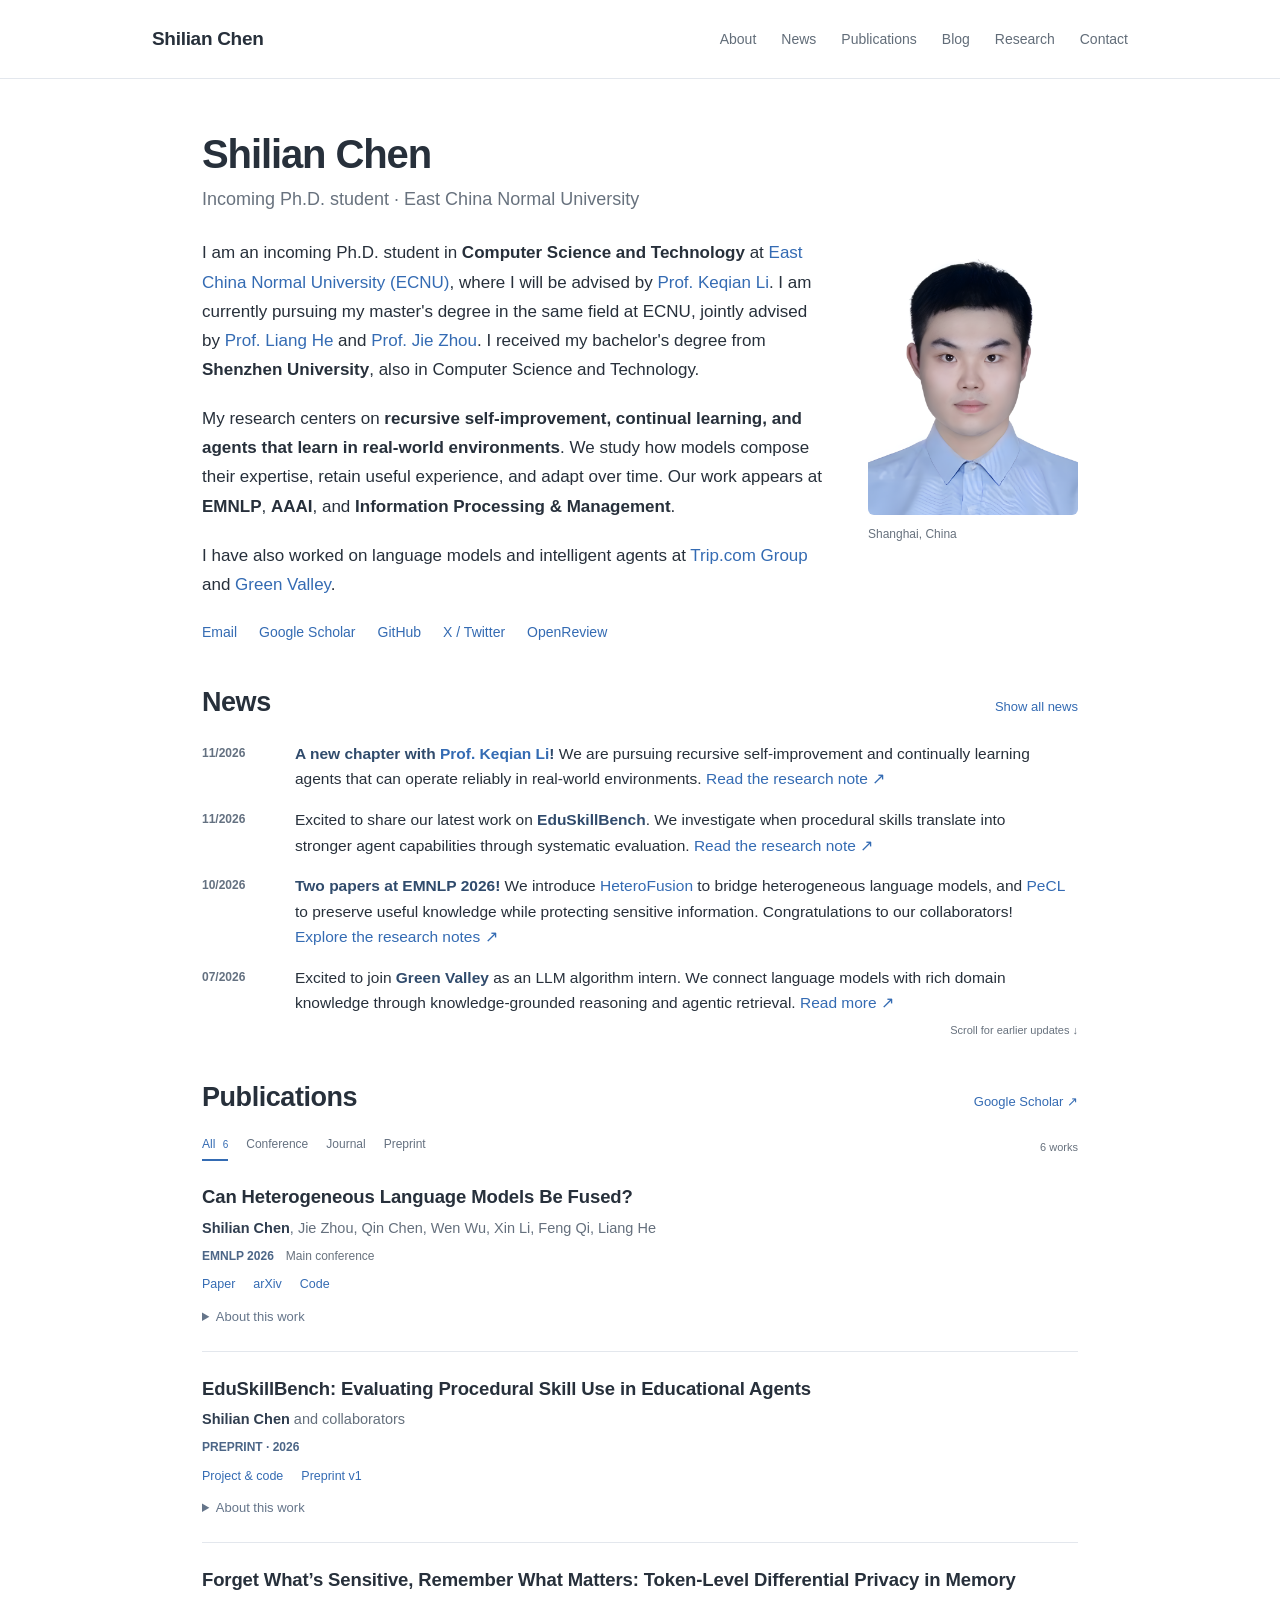
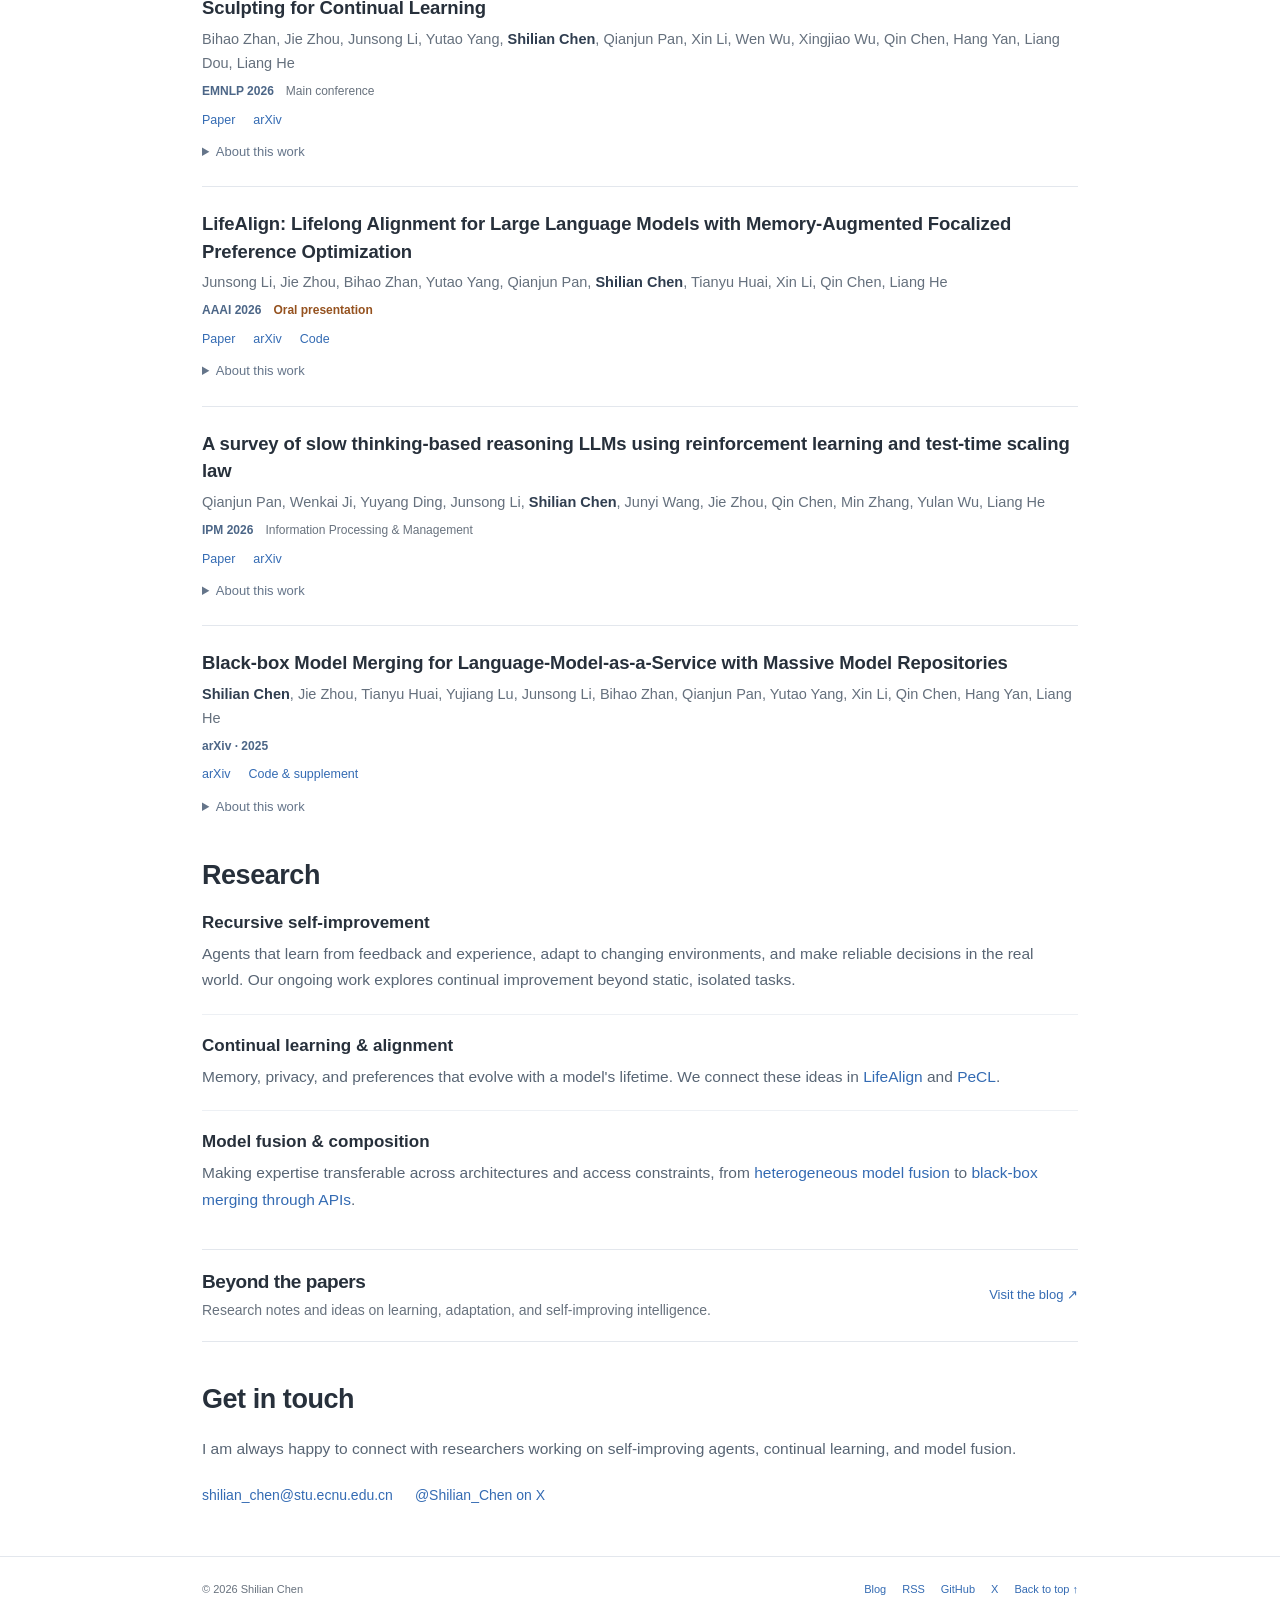
==== commit fa433e6f: "Publish five research notes from News and correct Green Valley affiliation" ====
--- a/index.html
+++ b/index.html
@@ -46,7 +46,7 @@
       <div class="intro-copy">
         <p>I am an incoming Ph.D. student in <strong>Computer Science and Technology</strong> at <a href="https://english.ecnu.edu.cn/">East China Normal University (ECNU)</a>, where I will be advised by <a href="https://keqian-li.github.io/">Prof. Keqian Li</a>. I am currently pursuing my master's degree in the same field at ECNU, jointly advised by <a href="https://faculty.ecnu.edu.cn/_s16/hl2/main.psp">Prof. Liang He</a> and <a href="https://drjzhou.github.io/">Prof. Jie Zhou</a>. I received my bachelor's degree from <strong>Shenzhen University</strong>, also in Computer Science and Technology.</p>
         <p>My research centers on <strong>recursive self-improvement, continual learning, and agents that learn in real-world environments</strong>. We study how models compose their expertise, retain useful experience, and adapt over time. Our work appears at <strong>EMNLP</strong>, <strong>AAAI</strong>, and <strong>Information Processing &amp; Management</strong>.</p>
-        <p>I have also worked on language models and intelligent agents at <a href="https://group.trip.com/">Trip.com Group</a> and Green Valley.</p>
+        <p>I have also worked on language models and intelligent agents at <a href="https://group.trip.com/">Trip.com Group</a> and <a href="https://www.greenvalleypharma.com/En">Green Valley</a>.</p>
         <div class="social-links" aria-label="Profiles and contact">
           <a href="mailto:shilian_chen@stu.ecnu.edu.cn">Email</a><a href="https://scholar.google.com/citations?user=aW4NPd4AAAAJ&amp;hl=en">Google Scholar</a><a href="https://github.com/Chansl-Lucky">GitHub</a><a href="https://x.com/Shilian_Chen">X / Twitter</a><a href="https://openreview.net/profile?id=~Shilian_Chen2">OpenReview</a>
         </div>
@@ -61,14 +61,14 @@
     <div class="section-heading"><h2 id="news-title">News</h2><button class="section-link" id="news-toggle" aria-expanded="false" aria-controls="news-window" hidden>Show all news</button></div>
     <div class="news-window" id="news-window" role="region" aria-label="News, newest first" tabindex="0">
       <ul class="news-list">
-      <li><time class="news-date" datetime="2026-11">11/2026</time><p><strong>A new chapter with <a href="https://keqian-li.github.io/">Prof. Keqian Li</a>!</strong> We are pursuing recursive self-improvement and continually learning agents that can operate reliably in real-world environments. More to come.</p></li>
-      <li><time class="news-date" datetime="2026-11">11/2026</time><p>Excited to share our latest work on <a href="#eduskillbench"><strong>EduSkillBench</strong></a>. We investigate when procedural skills translate into stronger agent capabilities through systematic evaluation.</p></li>
-      <li><time class="news-date" datetime="2026-10">10/2026</time><p><strong>Two papers at EMNLP 2026!</strong> We introduce <a href="#heterofusion">HeteroFusion</a> to bridge heterogeneous language models, and <a href="#pecl">PeCL</a> to preserve useful knowledge while protecting sensitive information. Congratulations to our collaborators!</p></li>
-      <li><time class="news-date" datetime="2026-07">07/2026</time><p>Excited to join <strong>Green Valley / Chengyi Intelligent Technology</strong> as an LLM algorithm intern. We connect language models with rich domain knowledge through knowledge-grounded reasoning and agentic retrieval.</p></li>
-      <li><time class="news-date" datetime="2026-03">03/2026</time><p>Our <a href="#slow-thinking"><strong>survey of slow-thinking reasoning models</strong></a> appears in the March issue of <em>Information Processing &amp; Management</em>, connecting reinforcement learning, test-time scaling, and structured reasoning.</p></li>
-      <li><time class="news-date" datetime="2026-01">01/2026</time><p>Thrilled that <a href="#lifealign"><strong>LifeAlign</strong></a> was presented as an <strong>oral at AAAI 2026</strong>. We take a step toward lifelong alignment by bringing preference learning and long-term memory together.</p></li>
-      <li><time class="news-date" datetime="2025-09">09/2025</time><p>Excited to join <a href="https://group.trip.com/"><strong>Trip.com Group</strong></a> as an LLM algorithm intern. We bring intelligent agents into real business workflows, from knowledge-grounded generation to feedback-driven capability improvement.</p></li>
-      <li><time class="news-date" datetime="2025-09">09/2025</time><p>We introduce <a href="#evo-merging"><strong>Evo-Merging</strong></a> on <a href="https://arxiv.org/abs/2509.12951">arXiv</a>: combining expertise from massive model repositories using only API queries.</p></li>
+      <li><time class="news-date" datetime="2026-11">11/2026</time><p><strong>A new chapter with <a href="https://keqian-li.github.io/">Prof. Keqian Li</a>!</strong> We are pursuing recursive self-improvement and continually learning agents that can operate reliably in real-world environments. <a href="/blog/toward-agents-that-keep-improving/">Read the research note ↗</a></p></li>
+      <li><time class="news-date" datetime="2026-11">11/2026</time><p>Excited to share our latest work on <a href="#eduskillbench"><strong>EduSkillBench</strong></a>. We investigate when procedural skills translate into stronger agent capabilities through systematic evaluation. <a href="/blog/eduskillbench-when-skills-help/">Read the research note ↗</a></p></li>
+      <li><time class="news-date" datetime="2026-10">10/2026</time><p><strong>Two papers at EMNLP 2026!</strong> We introduce <a href="#heterofusion">HeteroFusion</a> to bridge heterogeneous language models, and <a href="#pecl">PeCL</a> to preserve useful knowledge while protecting sensitive information. Congratulations to our collaborators! <a href="/blog/">Explore the research notes ↗</a></p></li>
+      <li><time class="news-date" datetime="2026-07">07/2026</time><p>Excited to join <a href="https://www.greenvalleypharma.com/En"><strong>Green Valley</strong></a> as an LLM algorithm intern. We connect language models with rich domain knowledge through knowledge-grounded reasoning and agentic retrieval. <a href="/blog/toward-agents-that-keep-improving/">Read more ↗</a></p></li>
+      <li><time class="news-date" datetime="2026-03">03/2026</time><p>Our <a href="#slow-thinking"><strong>survey of slow-thinking reasoning models</strong></a> appears in the March issue of <em>Information Processing &amp; Management</em>, connecting reinforcement learning, test-time scaling, and structured reasoning. <a href="/blog/beyond-longer-reasoning/">Read the research note ↗</a></p></li>
+      <li><time class="news-date" datetime="2026-01">01/2026</time><p>Thrilled that <a href="#lifealign"><strong>LifeAlign</strong></a> was presented as an <strong>oral at AAAI 2026</strong>. We take a step toward lifelong alignment by bringing preference learning and long-term memory together. <a href="/blog/learning-without-losing-what-matters/">Read the research note ↗</a></p></li>
+      <li><time class="news-date" datetime="2025-09">09/2025</time><p>Excited to join <a href="https://group.trip.com/"><strong>Trip.com Group</strong></a> as an LLM algorithm intern. We bring intelligent agents into real business workflows, from knowledge-grounded generation to feedback-driven capability improvement. <a href="/blog/toward-agents-that-keep-improving/">Read more ↗</a></p></li>
+      <li><time class="news-date" datetime="2025-09">09/2025</time><p>We introduce <a href="#evo-merging"><strong>Evo-Merging</strong></a> on <a href="https://arxiv.org/abs/2509.12951">arXiv</a>: combining expertise from massive model repositories using only API queries. <a href="/blog/model-expertise-should-travel/">Read the research note ↗</a></p></li>
     </ul>
     </div>
     <p class="news-hint" id="news-hint" hidden>Scroll for earlier updates ↓</p>
--- a/style.css
+++ b/style.css
@@ -212,6 +212,9 @@
 .article-header h1 { font-size: 38px; line-height: 1.25; margin: 0 0 16px; }
 .article-meta { display: flex; flex-wrap: wrap; gap: 5px 16px; }
 .article-header .article-meta { margin-top: 18px; }
+.article-hero { max-width: 640px; margin: 0 0 30px; }
+.article-hero img { display: block; width: 100%; border-radius: 8px; }
+.article-hero figcaption { color: var(--muted); font-size: 11px; margin-top: 7px; }
 .article-body { max-width: 780px; font-size: 17px; line-height: 1.8; overflow-wrap: break-word; }
 .article-body h2 { font-size: 27px; margin: 1.8em 0 .7em; }
 .article-body h3 { font-size: 21px; margin: 1.6em 0 .6em; }
